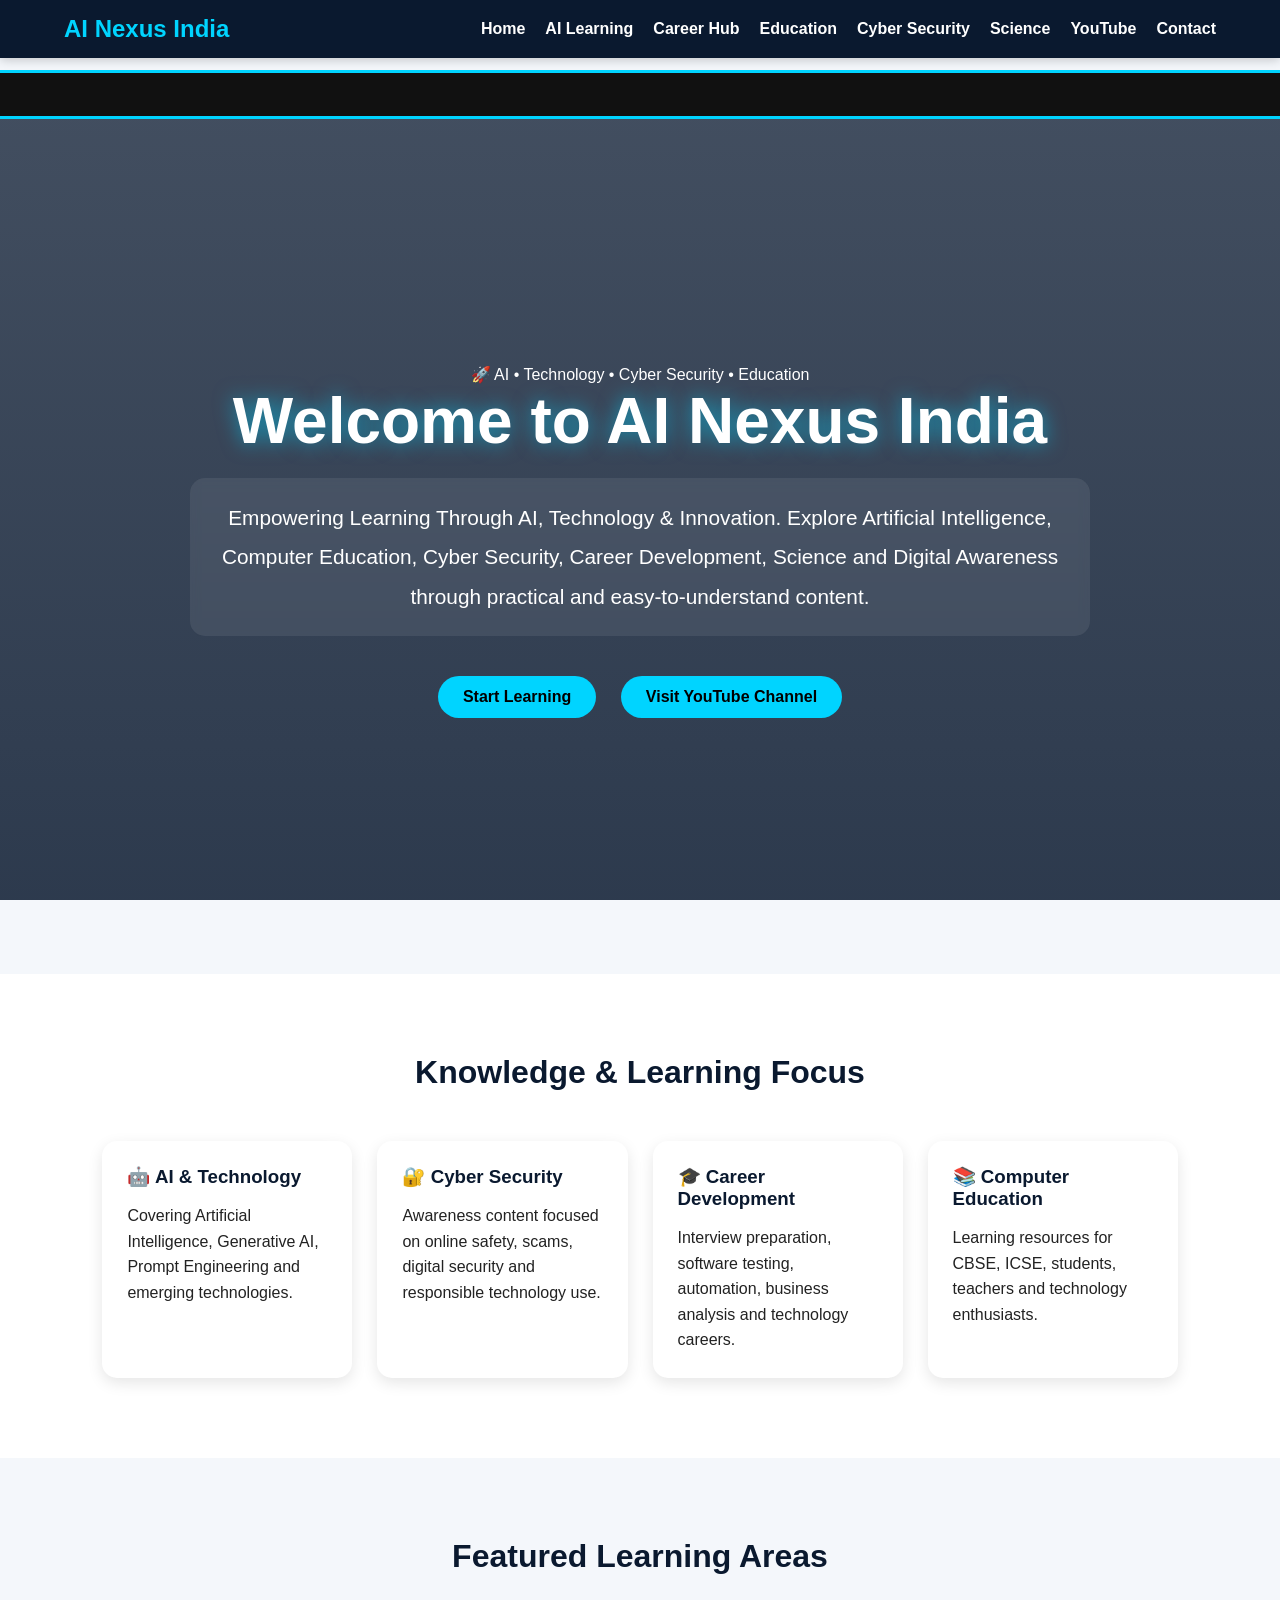
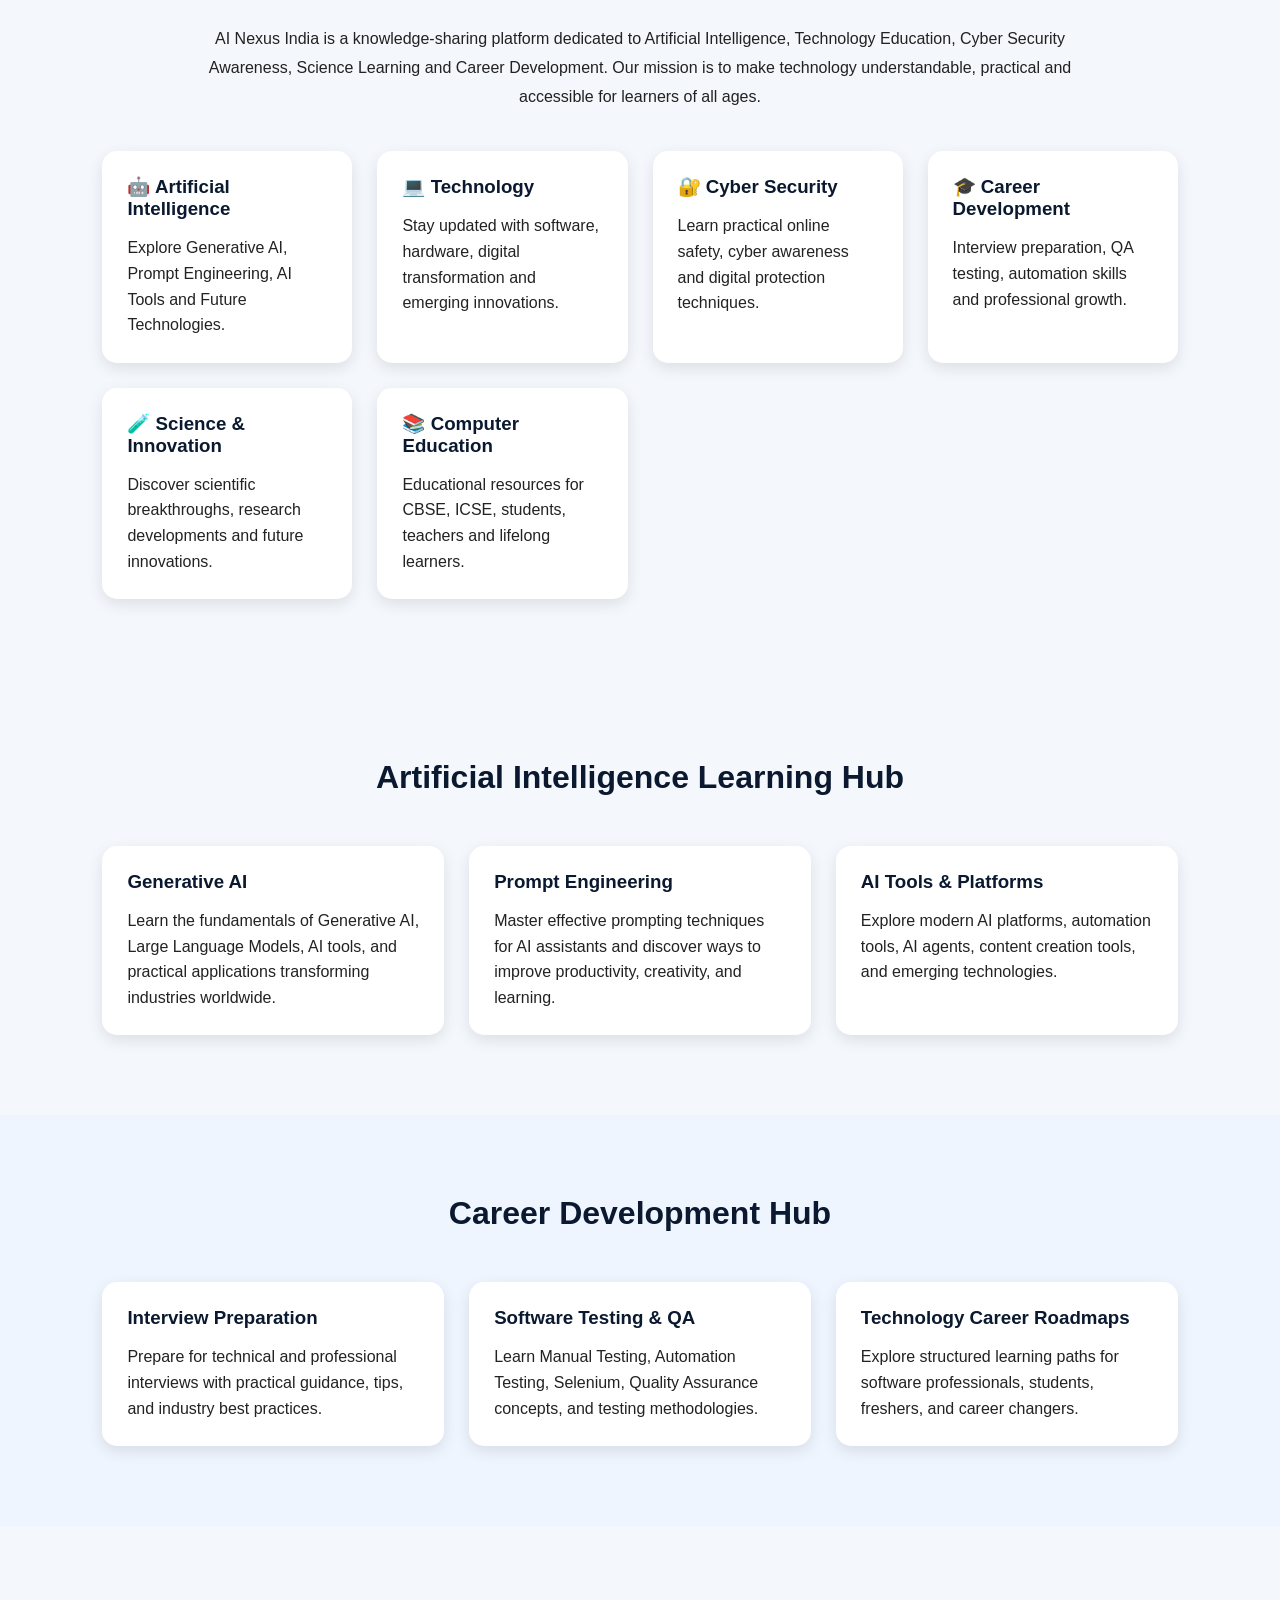
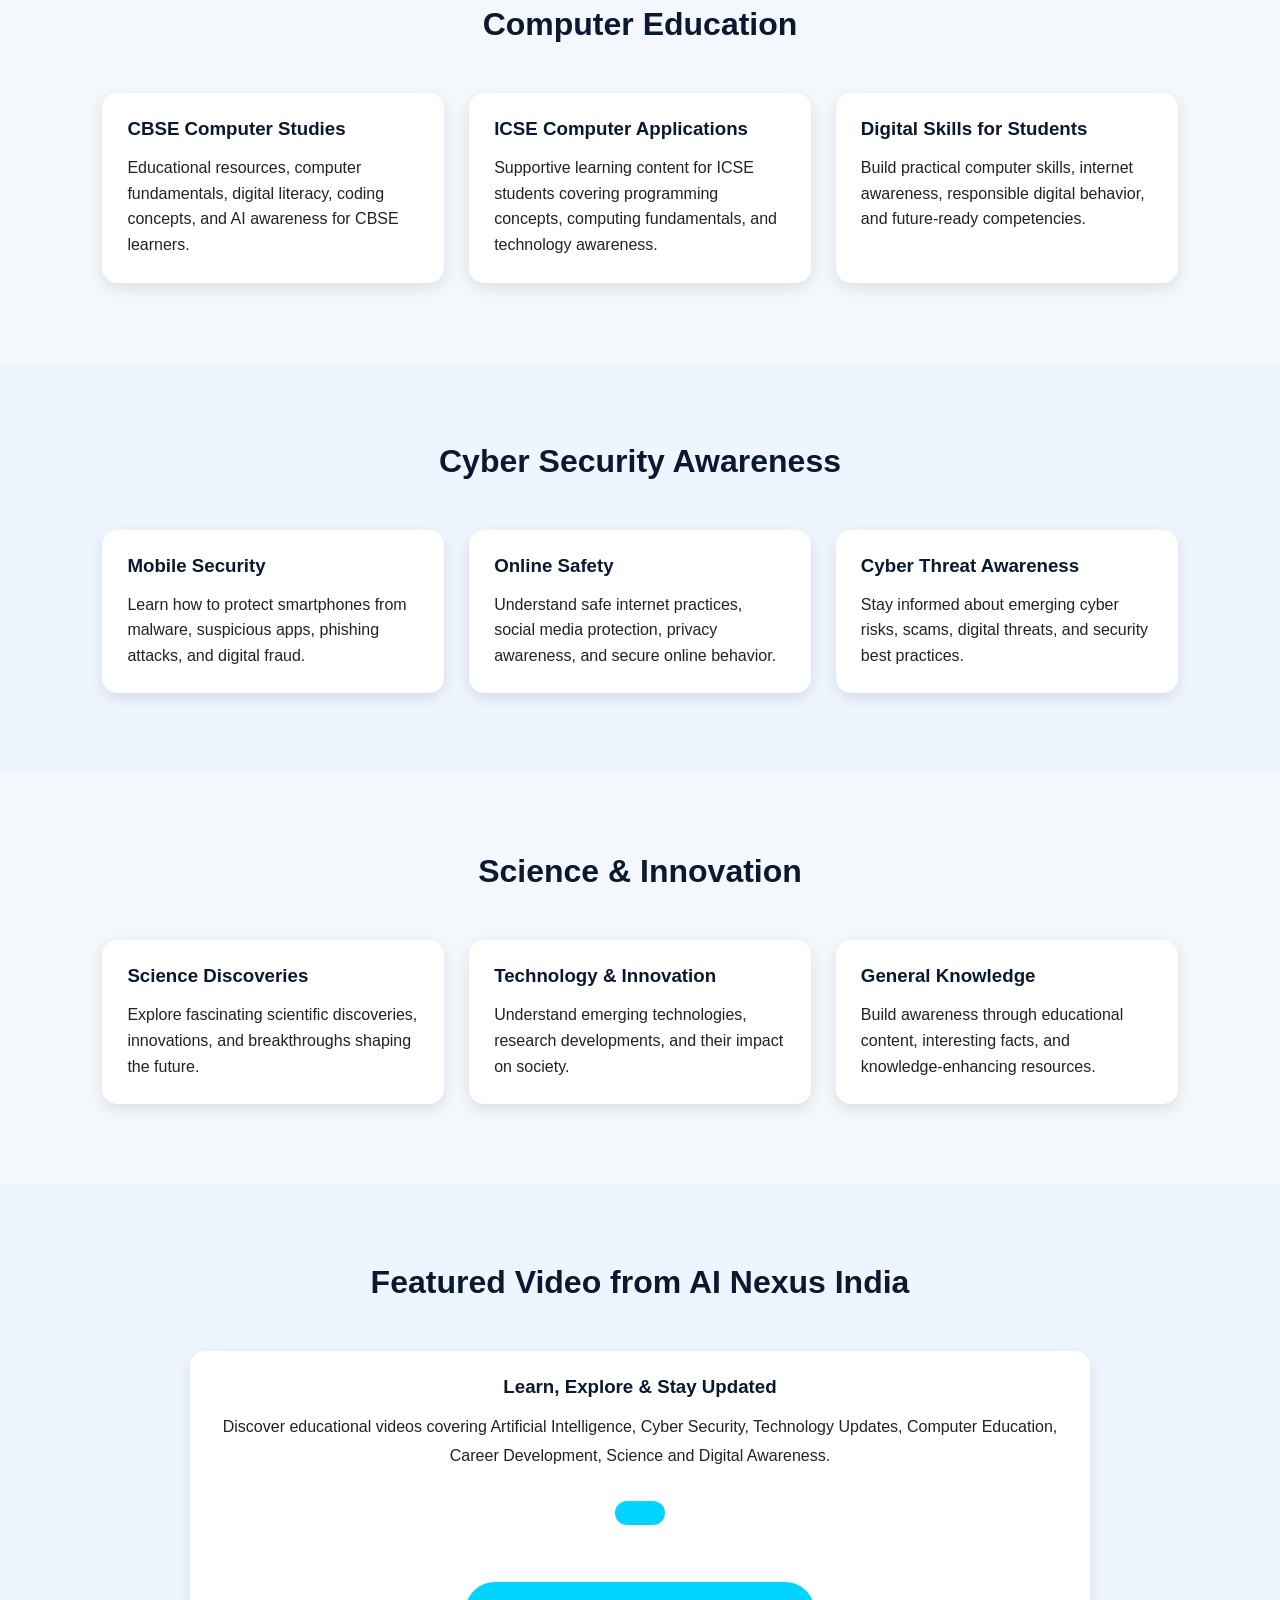
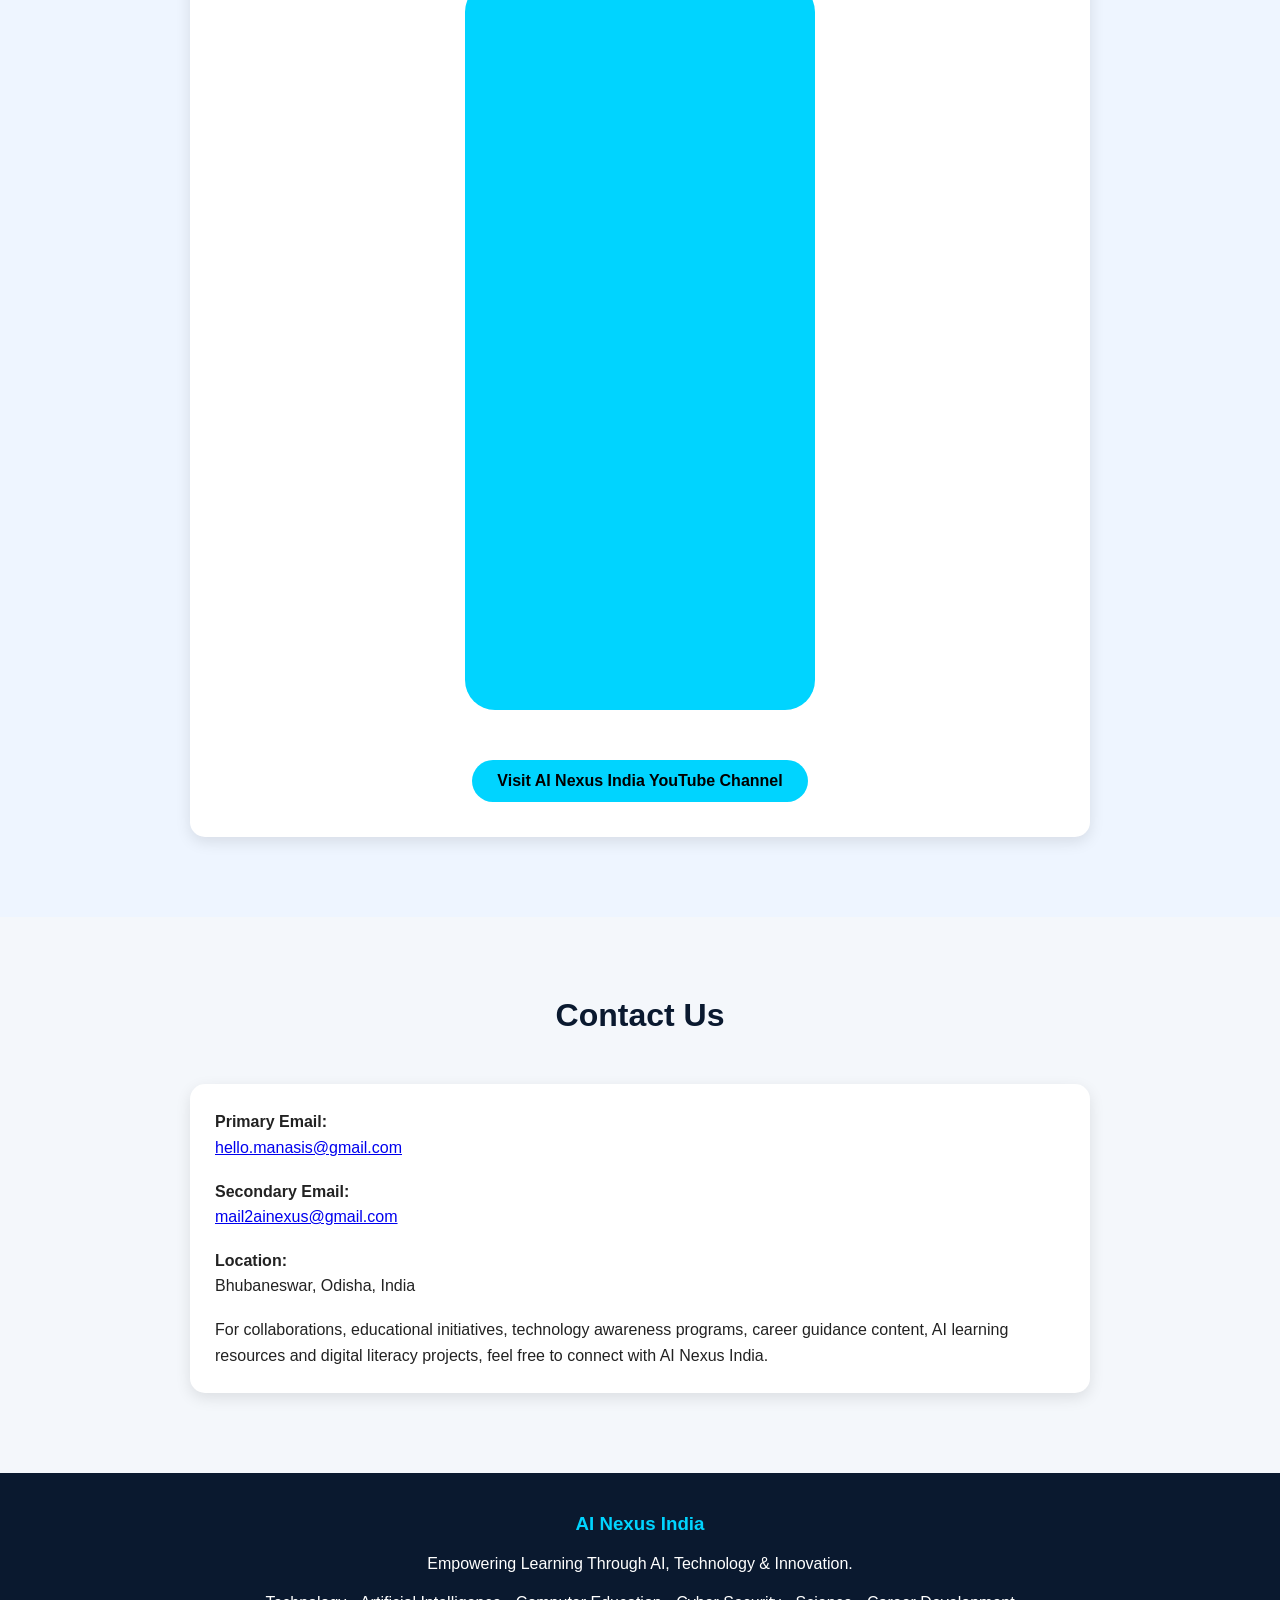
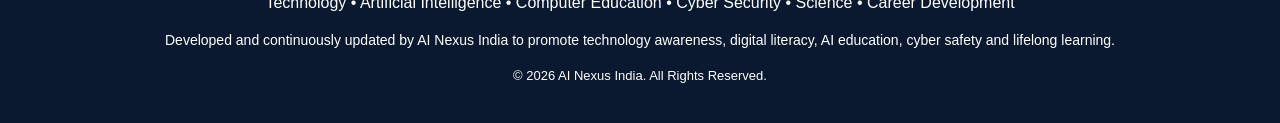
==== index.html @ 1638740d "Update index.html" ====
<!DOCTYPE html>
<html lang="en">
<head>
 <meta name="google-site-verification" content="vPa0_7bvlvVyQiDkyz-BJicGbuVnsJ7coK0LMzxPJMQ" />
<meta charset="UTF-8">
<meta name="viewport" content="width=device-width, initial-scale=1.0">

<title>AI Nexus India | AI, Technology, Cyber Security & Computer Education</title>

<meta name="description" content="AI Nexus India - Learn Artificial Intelligence, Technology, Cyber Security, Career Development, Computer Education, Science and Digital Awareness.">

<style>

*{
margin:0;
padding:0;
box-sizing:border-box;
scroll-behavior:smooth;
font-family:Arial, Helvetica, sans-serif;
}

body{
background:#f4f7fb;
color:#222;
}

nav{
position:fixed;
top:0;
width:100%;
background:#0A192F;
padding:15px 5%;
display:flex;
justify-content:space-between;
align-items:center;
z-index:1000;
box-shadow:0 2px 10px rgba(0,0,0,0.2);
}

.logo{
color:#00D4FF;
font-size:1.5rem;
font-weight:bold;
}

nav ul{
display:flex;
list-style:none;
gap:20px;
}

nav ul li a{
color:white;
text-decoration:none;
font-weight:bold;
transition:0.3s;
}

nav ul li a:hover{
color:#00D4FF;
}

.news-ticker{
margin-top:70px;
background:#111;
color:#fff;
overflow:hidden;
white-space:nowrap;
padding:12px 0;
font-weight:bold;
border-top:3px solid #00D4FF;
border-bottom:3px solid #00D4FF;
}

.ticker-content{
display:inline-block;
padding-left:100%;
animation:scrollNews 30s linear infinite;
}

@keyframes scrollNews{
0%{
transform:translateX(0%);
}
100%{
transform:translateX(-100%);
}
}

.hero{
height:95vh;
background:
linear-gradient(rgba(10,25,47,0.75), rgba(10,25,47,0.85)),
url('https://images.unsplash.com/photo-1516321318423-f06f85e504b3?auto=format&fit=crop&w=1600&q=80');
background-size:cover;
background-position:center;
background-attachment:fixed;
display:flex;
flex-direction:column;
justify-content:center;
align-items:center;
text-align:center;
color:white;
padding:20px;  
}

.hero h1{
font-size:4rem;
margin-bottom:20px;
font-weight:800;
text-shadow:0 0 20px rgba(0,212,255,0.6);
}

.hero p{
font-size:1.3rem;
max-width:900px;
line-height:1.9;
background:rgba(255,255,255,0.08);
padding:20px;
border-radius:15px;
backdrop-filter:blur(5px);
}

.hero-buttons{
margin-top:30px;
}

.btn{
display:inline-block;
padding:12px 25px;
margin:10px;
background:#00D4FF;
color:#000;
text-decoration:none;
border-radius:30px;
font-weight:bold;
transition:0.3s;
}

.btn:hover
.hero-badge{
background:#00D4FF;
color:#000;
padding:10px 20px;
border-radius:30px;
font-weight:bold;
margin-bottom:20px;
}

.section{
padding:80px 8%;
}

.section-title{
text-align:center;
font-size:2rem;
margin-bottom:50px;
color:#0A192F;
}

.cards{
display:grid;
grid-template-columns:repeat(auto-fit,minmax(250px,1fr));
gap:25px;
}

.card{
background:white;
padding:25px;
border-radius:15px;
box-shadow:0 5px 15px rgba(0,0,0,0.1);
transition:0.3s;
}

.card:hover{
transform:translateY(-8px);
}

.card h3{
color:#0A192F;
margin-bottom:15px;
}

.card p{
line-height:1.6;
}

@media(max-width:768px){

nav{
flex-direction:column;
}

nav ul{
flex-wrap:wrap;
justify-content:center;
margin-top:10px;
}

.hero h1{
font-size:2rem;
}

.hero p{
font-size:1rem;
}
}

</style>
</head>

<body>

<nav>

<div class="logo">
AI Nexus India
</div>

<ul>
<li><a href="#home">Home</a></li>
<li><a href="#ai">AI Learning</a></li>
<li><a href="#career">Career Hub</a></li>
<li><a href="#education">Education</a></li>
<li><a href="#cyber">Cyber Security</a></li>
<li><a href="#science">Science</a></li>
<li><a href="#youtube">YouTube</a></li>
<li><a href="#contact">Contact</a></li>
</ul>

</nav>

<div class="news-ticker">

<div class="ticker-content">

🔴 AI Updates • Generative AI Trends • Prompt Engineering • CBSE Computer Learning • ICSE Technology Education • Cyber Security Alerts • Online Safety Awareness • Automation Testing • Science Innovations • Digital Literacy • Responsible AI Usage • Technology Career Growth

</div>

</div>

<section class="hero" id="home">
<div class="hero-badge">
🚀 AI • Technology • Cyber Security • Education
</div>
<h1>Welcome to AI Nexus India</h1>

<p>
Empowering Learning Through AI, Technology & Innovation.
Explore Artificial Intelligence, Computer Education, Cyber Security, Career Development, Science and Digital Awareness through practical and easy-to-understand content.
</p>

<div class="hero-buttons">

<a href="#ai" class="btn">Start Learning</a>

<a href="https://www.youtube.com/@AINEXUSINDIA" target="_blank" class="btn">
Visit YouTube Channel
</a>

</div>

</section>
  <section class="section" style="background:#ffffff;">

<h2 class="section-title">Knowledge & Learning Focus</h2>

<div class="cards">

<div class="card">
<h3>🤖 AI & Technology</h3>
<p>
Covering Artificial Intelligence, Generative AI, Prompt Engineering and emerging technologies.
</p>
</div>

<div class="card">
<h3>🔐 Cyber Security</h3>
<p>
Awareness content focused on online safety, scams, digital security and responsible technology use.
</p>
</div>

<div class="card">
<h3>🎓 Career Development</h3>
<p>
Interview preparation, software testing, automation, business analysis and technology careers.
</p>
</div>

<div class="card">
<h3>📚 Computer Education</h3>
<p>
Learning resources for CBSE, ICSE, students, teachers and technology enthusiasts.
</p>
</div>

</div>

</section>
  <section class="section">

<h2 class="section-title">Featured Learning Areas</h2>
<p style="text-align:center;max-width:900px;margin:0 auto 40px auto;line-height:1.8;">
AI Nexus India is a knowledge-sharing platform dedicated to Artificial Intelligence,
Technology Education, Cyber Security Awareness, Science Learning and Career Development.
Our mission is to make technology understandable, practical and accessible for learners of all ages.
</p>
<div class="cards">

<div class="card">
<h3>🤖 Artificial Intelligence</h3>
<p>
Explore Generative AI, Prompt Engineering, AI Tools and Future Technologies.
</p>
</div>

<div class="card">
<h3>💻 Technology</h3>
<p>
Stay updated with software, hardware, digital transformation and emerging innovations.
</p>
</div>

<div class="card">
<h3>🔐 Cyber Security</h3>
<p>
Learn practical online safety, cyber awareness and digital protection techniques.
</p>
</div>

<div class="card">
<h3>🎓 Career Development</h3>
<p>
Interview preparation, QA testing, automation skills and professional growth.
</p>
</div>

<div class="card">
<h3>🧪 Science & Innovation</h3>
<p>
Discover scientific breakthroughs, research developments and future innovations.
</p>
</div>

<div class="card">
<h3>📚 Computer Education</h3>
<p>
Educational resources for CBSE, ICSE, students, teachers and lifelong learners.
</p>
</div>

</div>

</section>
<section class="section" id="ai">

<h2 class="section-title">Artificial Intelligence Learning Hub</h2>

<div class="cards">

<div class="card">
<h3>Generative AI</h3>
<p>
Learn the fundamentals of Generative AI, Large Language Models, AI tools, and practical applications transforming industries worldwide.
</p>
</div>

<div class="card">
<h3>Prompt Engineering</h3>
<p>
Master effective prompting techniques for AI assistants and discover ways to improve productivity, creativity, and learning.
</p>
</div>

<div class="card">
<h3>AI Tools & Platforms</h3>
<p>
Explore modern AI platforms, automation tools, AI agents, content creation tools, and emerging technologies.
</p>
</div>

</div>

</section>

<section class="section" id="career" style="background:#eef5ff;">

<h2 class="section-title">Career Development Hub</h2>

<div class="cards">

<div class="card">
<h3>Interview Preparation</h3>
<p>
Prepare for technical and professional interviews with practical guidance, tips, and industry best practices.
</p>
</div>

<div class="card">
<h3>Software Testing & QA</h3>
<p>
Learn Manual Testing, Automation Testing, Selenium, Quality Assurance concepts, and testing methodologies.
</p>
</div>

<div class="card">
<h3>Technology Career Roadmaps</h3>
<p>
Explore structured learning paths for software professionals, students, freshers, and career changers.
</p>
</div>

</div>

</section>

<section class="section" id="education">

<h2 class="section-title">Computer Education</h2>

<div class="cards">

<div class="card">
<h3>CBSE Computer Studies</h3>
<p>
Educational resources, computer fundamentals, digital literacy, coding concepts, and AI awareness for CBSE learners.
</p>
</div>

<div class="card">
<h3>ICSE Computer Applications</h3>
<p>
Supportive learning content for ICSE students covering programming concepts, computing fundamentals, and technology awareness.
</p>
</div>

<div class="card">
<h3>Digital Skills for Students</h3>
<p>
Build practical computer skills, internet awareness, responsible digital behavior, and future-ready competencies.
</p>
</div>

</div>

</section>

<section class="section" id="cyber" style="background:#eef5ff;">

<h2 class="section-title">Cyber Security Awareness</h2>

<div class="cards">

<div class="card">
<h3>Mobile Security</h3>
<p>
Learn how to protect smartphones from malware, suspicious apps, phishing attacks, and digital fraud.
</p>
</div>

<div class="card">
<h3>Online Safety</h3>
<p>
Understand safe internet practices, social media protection, privacy awareness, and secure online behavior.
</p>
</div>

<div class="card">
<h3>Cyber Threat Awareness</h3>
<p>
Stay informed about emerging cyber risks, scams, digital threats, and security best practices.
</p>
</div>

</div>

</section>

<section class="section" id="science">

<h2 class="section-title">Science & Innovation</h2>

<div class="cards">

<div class="card">
<h3>Science Discoveries</h3>
<p>
Explore fascinating scientific discoveries, innovations, and breakthroughs shaping the future.
</p>
</div>

<div class="card">
<h3>Technology & Innovation</h3>
<p>
Understand emerging technologies, research developments, and their impact on society.
</p>
</div>

<div class="card">
<h3>General Knowledge</h3>
<p>
Build awareness through educational content, interesting facts, and knowledge-enhancing resources.
</p>
</div>

</div>

</section>
<section class="section" id="youtube" style="background:#eef5ff;">

<h2 class="section-title">Featured Video from AI Nexus India</h2>

<div class="card" style="max-width:900px;margin:auto;text-align:center;">

<h3>Learn, Explore & Stay Updated</h3>

<p style="margin-top:15px;line-height:1.8;">
Discover educational videos covering Artificial Intelligence, Cyber Security, Technology Updates,
Computer Education, Career Development, Science and Digital Awareness.
</p>

<p style="margin-top:20px;">
<a href="https://www.youtube.com/@AINEXUSINDIA" target="_blank" class="btn">
  <div style="margin:30px auto;max-width:400px;">

<iframe
width="100%"
height="700"
src="https://www.youtube.com/embed/mb7cuQNJI1w"
title="AI Nexus India Featured Short"
frameborder="0"
allowfullscreen>
</iframe>

</div>
Visit AI Nexus India YouTube Channel
</a>
</p>

</div>

</section>

<section class="section" id="contact">

<h2 class="section-title">Contact Us</h2>

<div class="card" style="max-width:900px;margin:auto;">

<p><strong>Primary Email:</strong><br>
<a href="mailto:hello.manasis@gmail.com">hello.manasis@gmail.com</a></p>

<br>

<p><strong>Secondary Email:</strong><br>
<a href="mailto:mail2ainexus@gmail.com">mail2ainexus@gmail.com</a></p>

<br>

<p><strong>Location:</strong><br>
Bhubaneswar, Odisha, India</p>

<br>

<p>
For collaborations, educational initiatives, technology awareness programs,
career guidance content, AI learning resources and digital literacy projects,
feel free to connect with AI Nexus India.
</p>

</div>

</section>

<footer style="background:#0A192F;color:white;padding:40px 8%;text-align:center;">

<h3 style="color:#00D4FF;">AI Nexus India</h3>

<p style="margin-top:15px;line-height:1.8;">
Empowering Learning Through AI, Technology & Innovation.
</p>

<p style="margin-top:15px;">
Technology • Artificial Intelligence • Computer Education • Cyber Security • Science • Career Development
</p>

<p style="margin-top:20px;font-size:14px;">
Developed and continuously updated by AI Nexus India to promote technology awareness,
digital literacy, AI education, cyber safety and lifelong learning.
</p>

<p style="margin-top:20px;font-size:13px;">
© 2026 AI Nexus India. All Rights Reserved.
</p>

</footer>

</body>
</html>
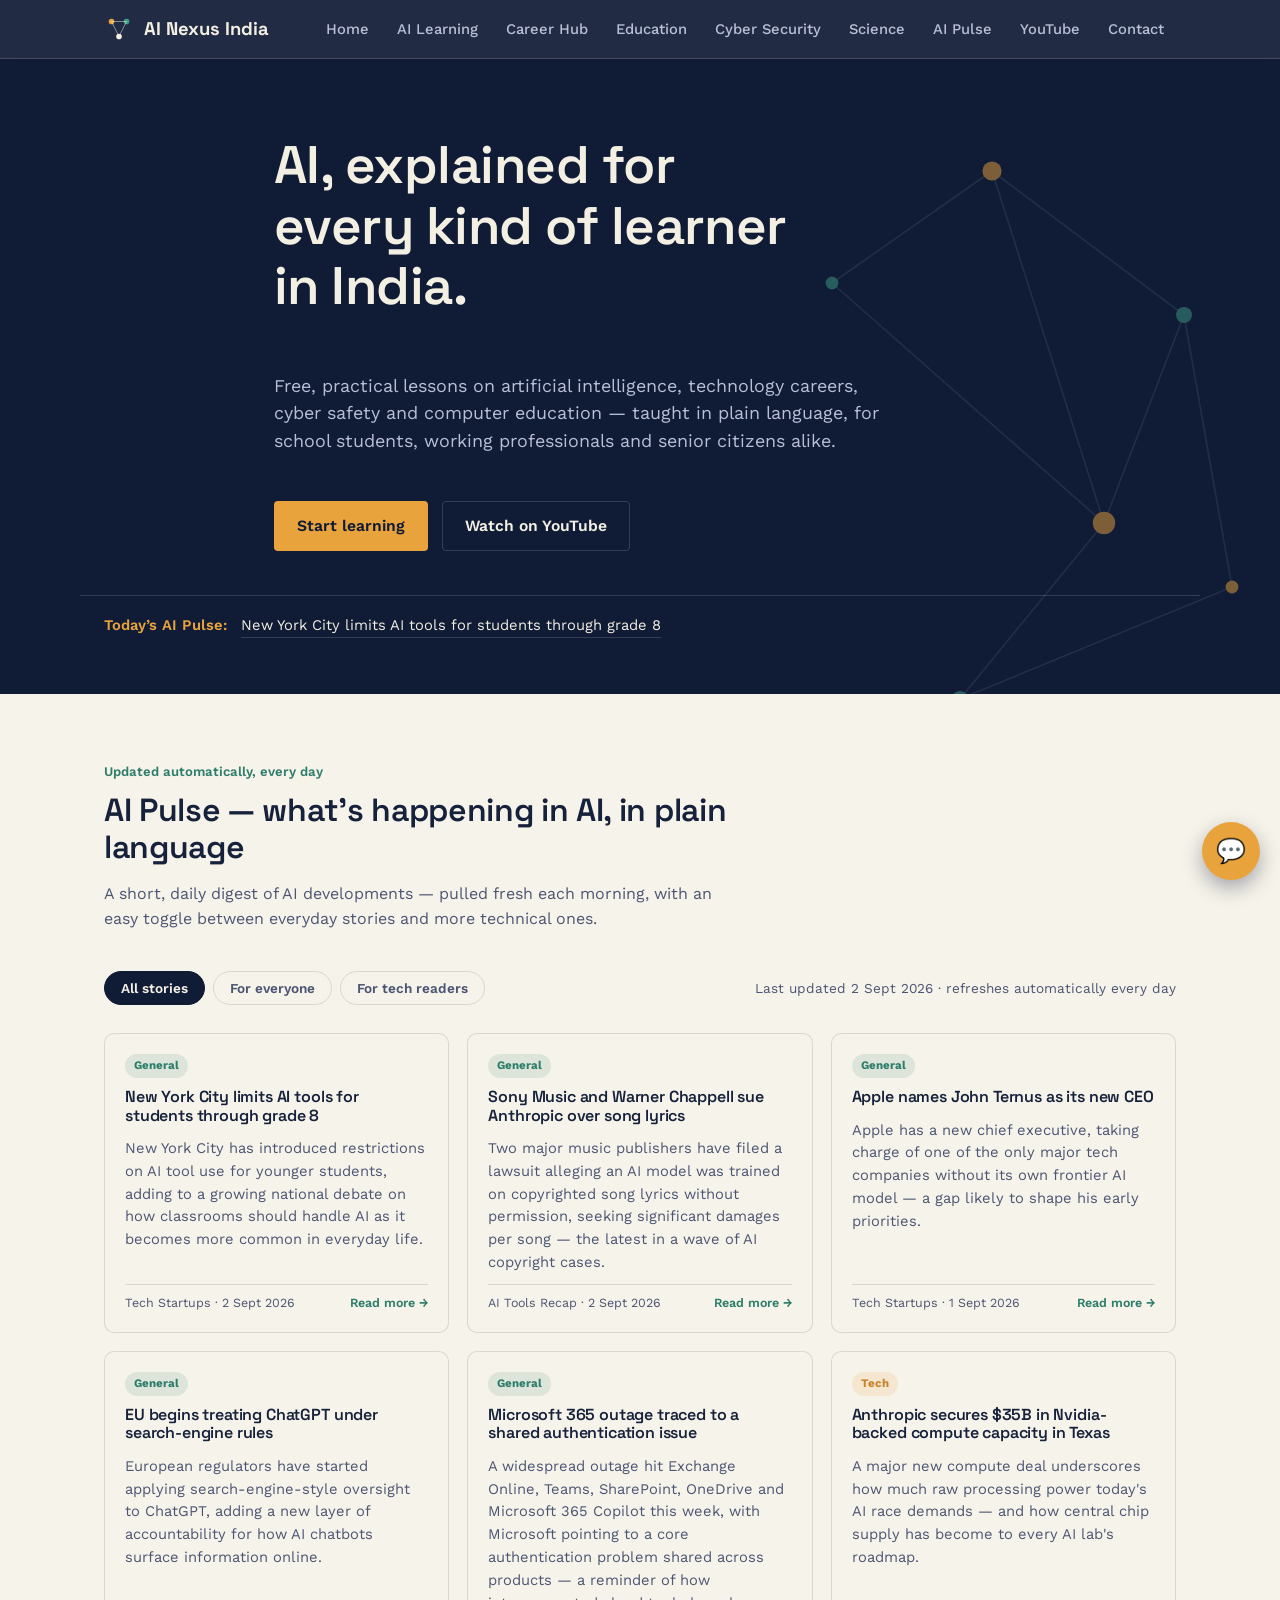
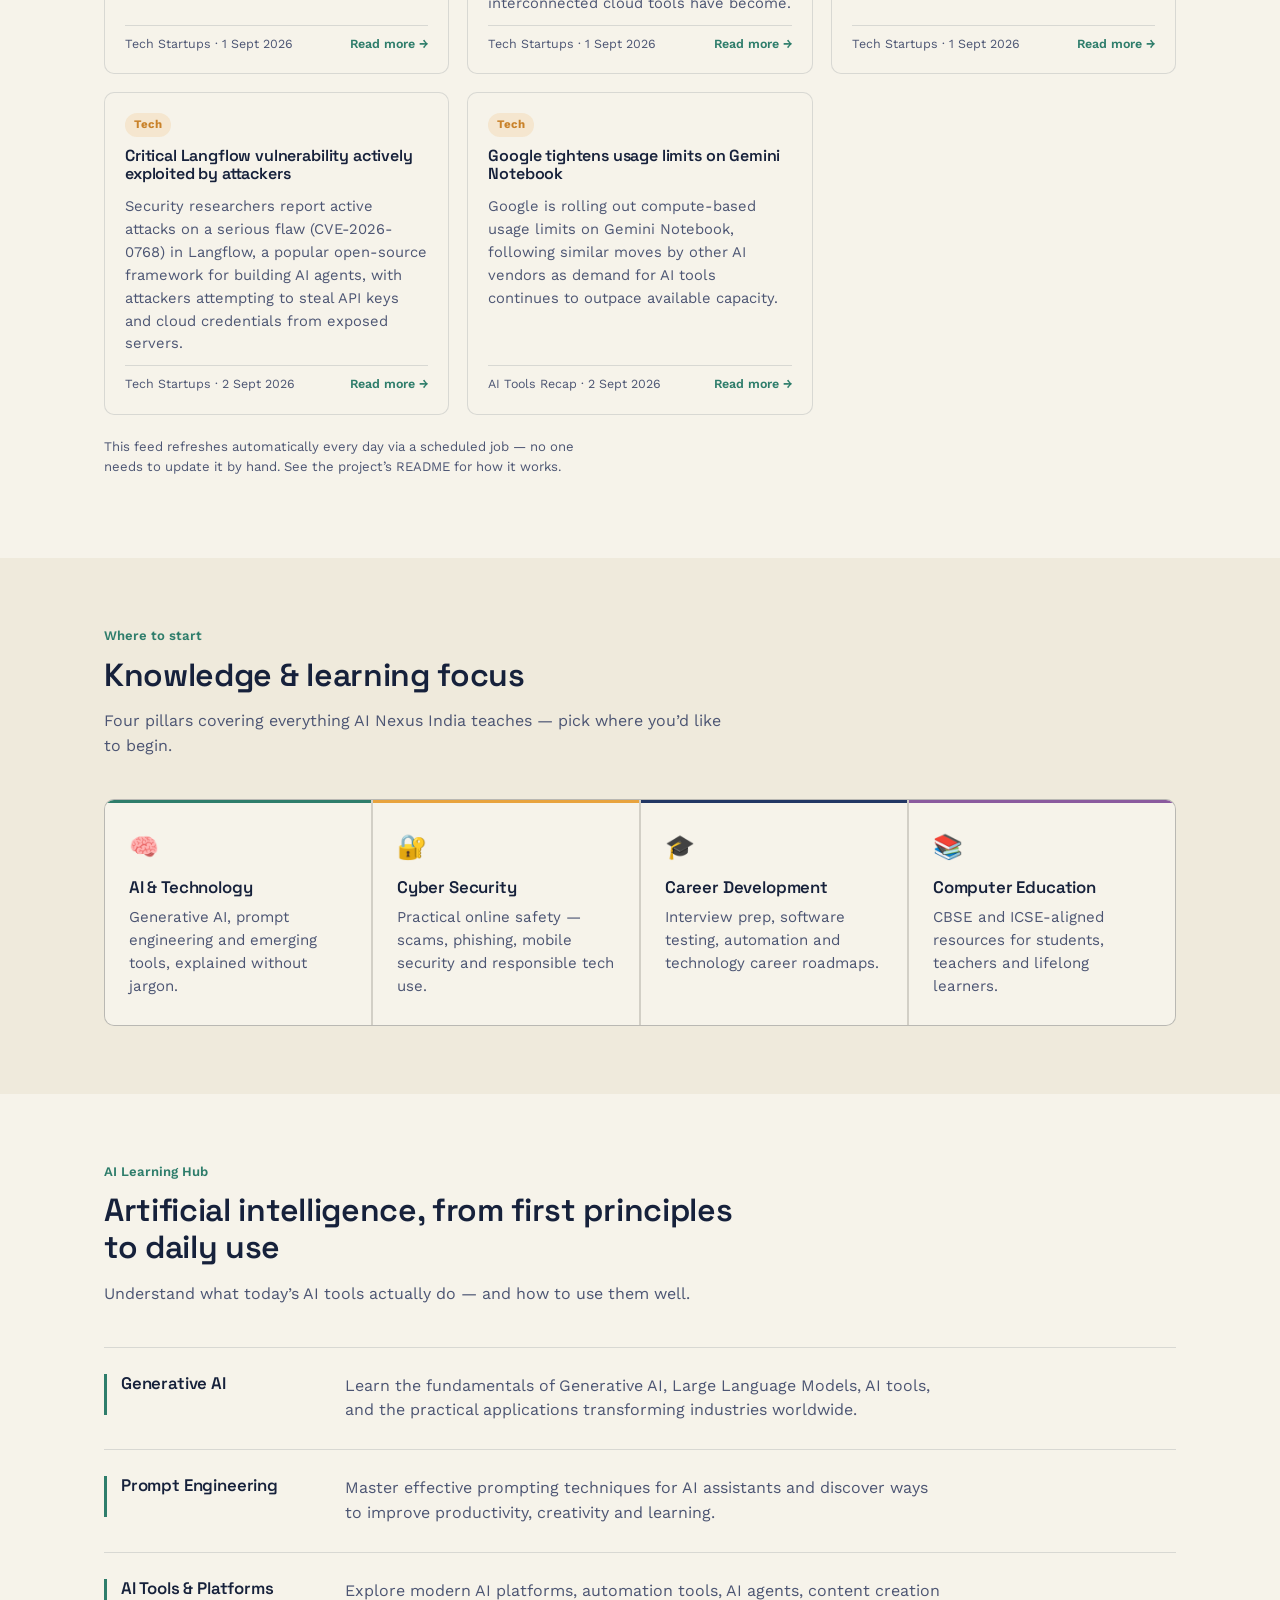
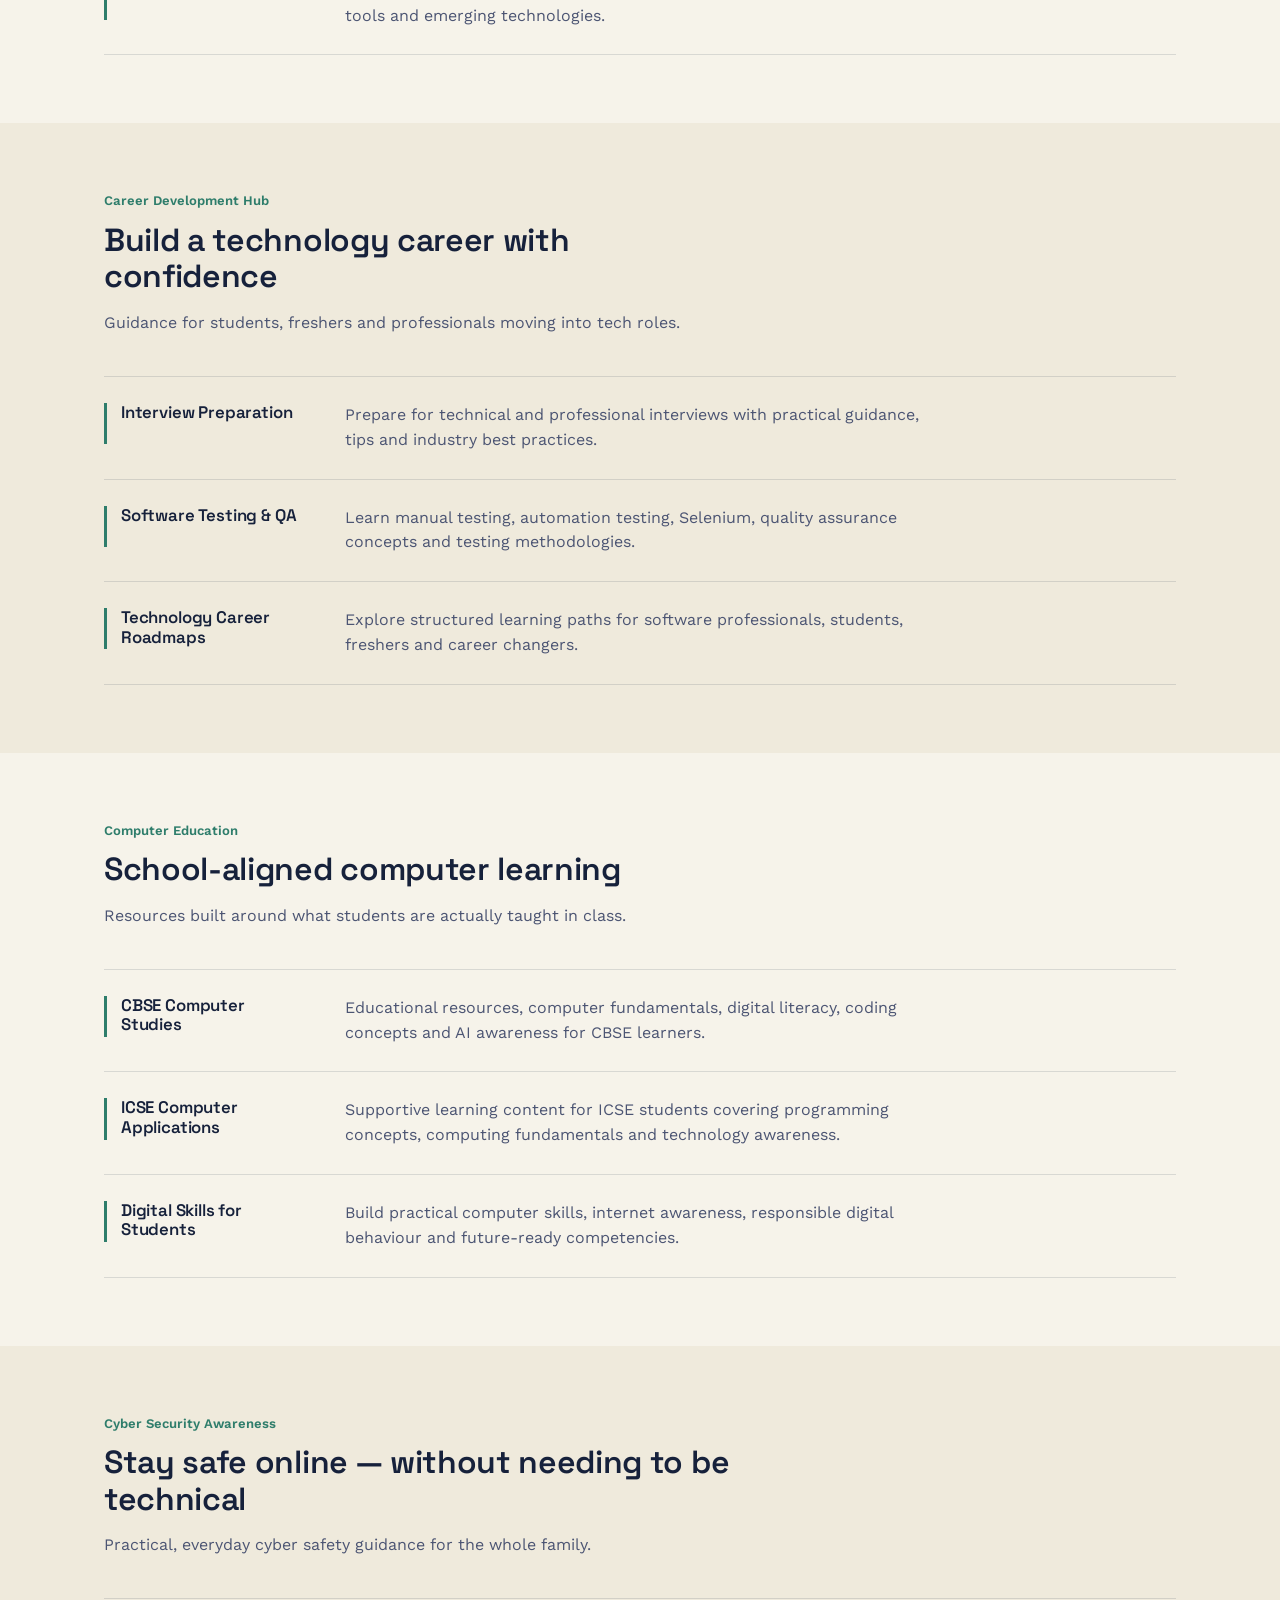
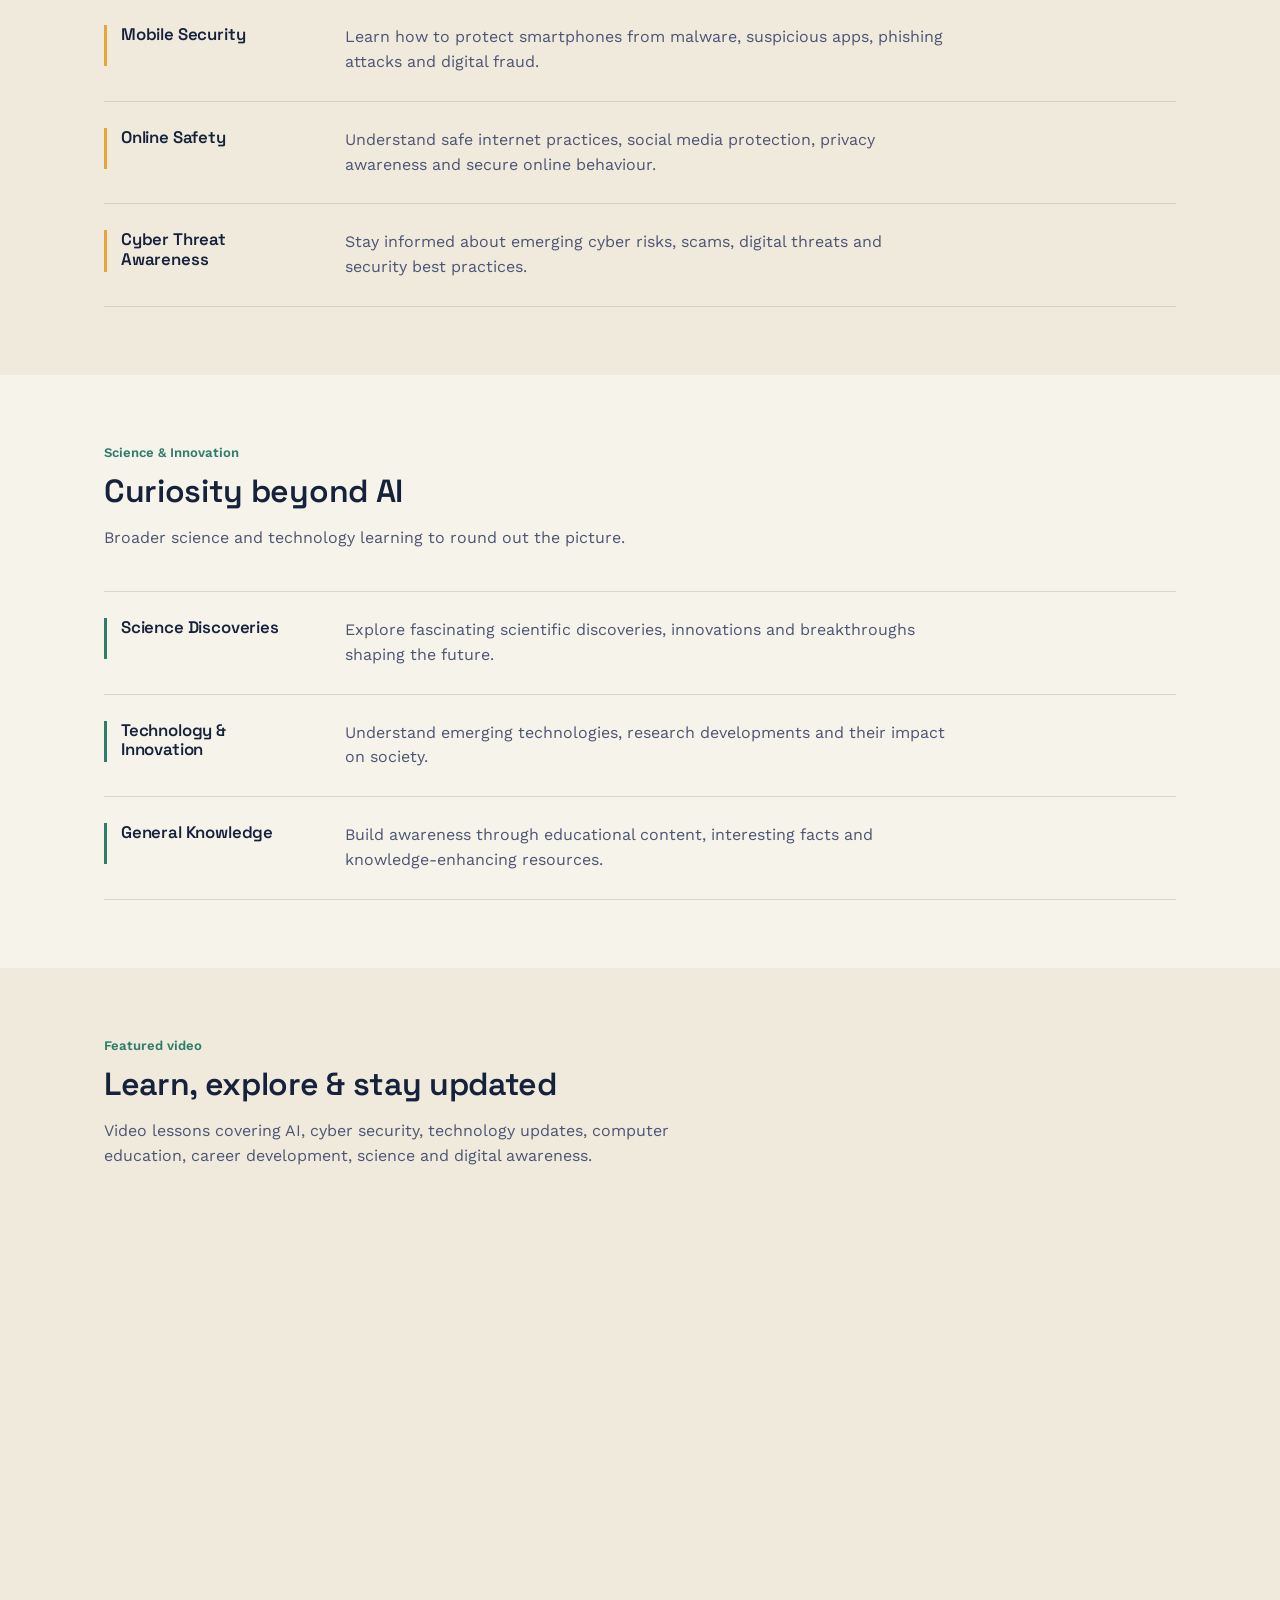
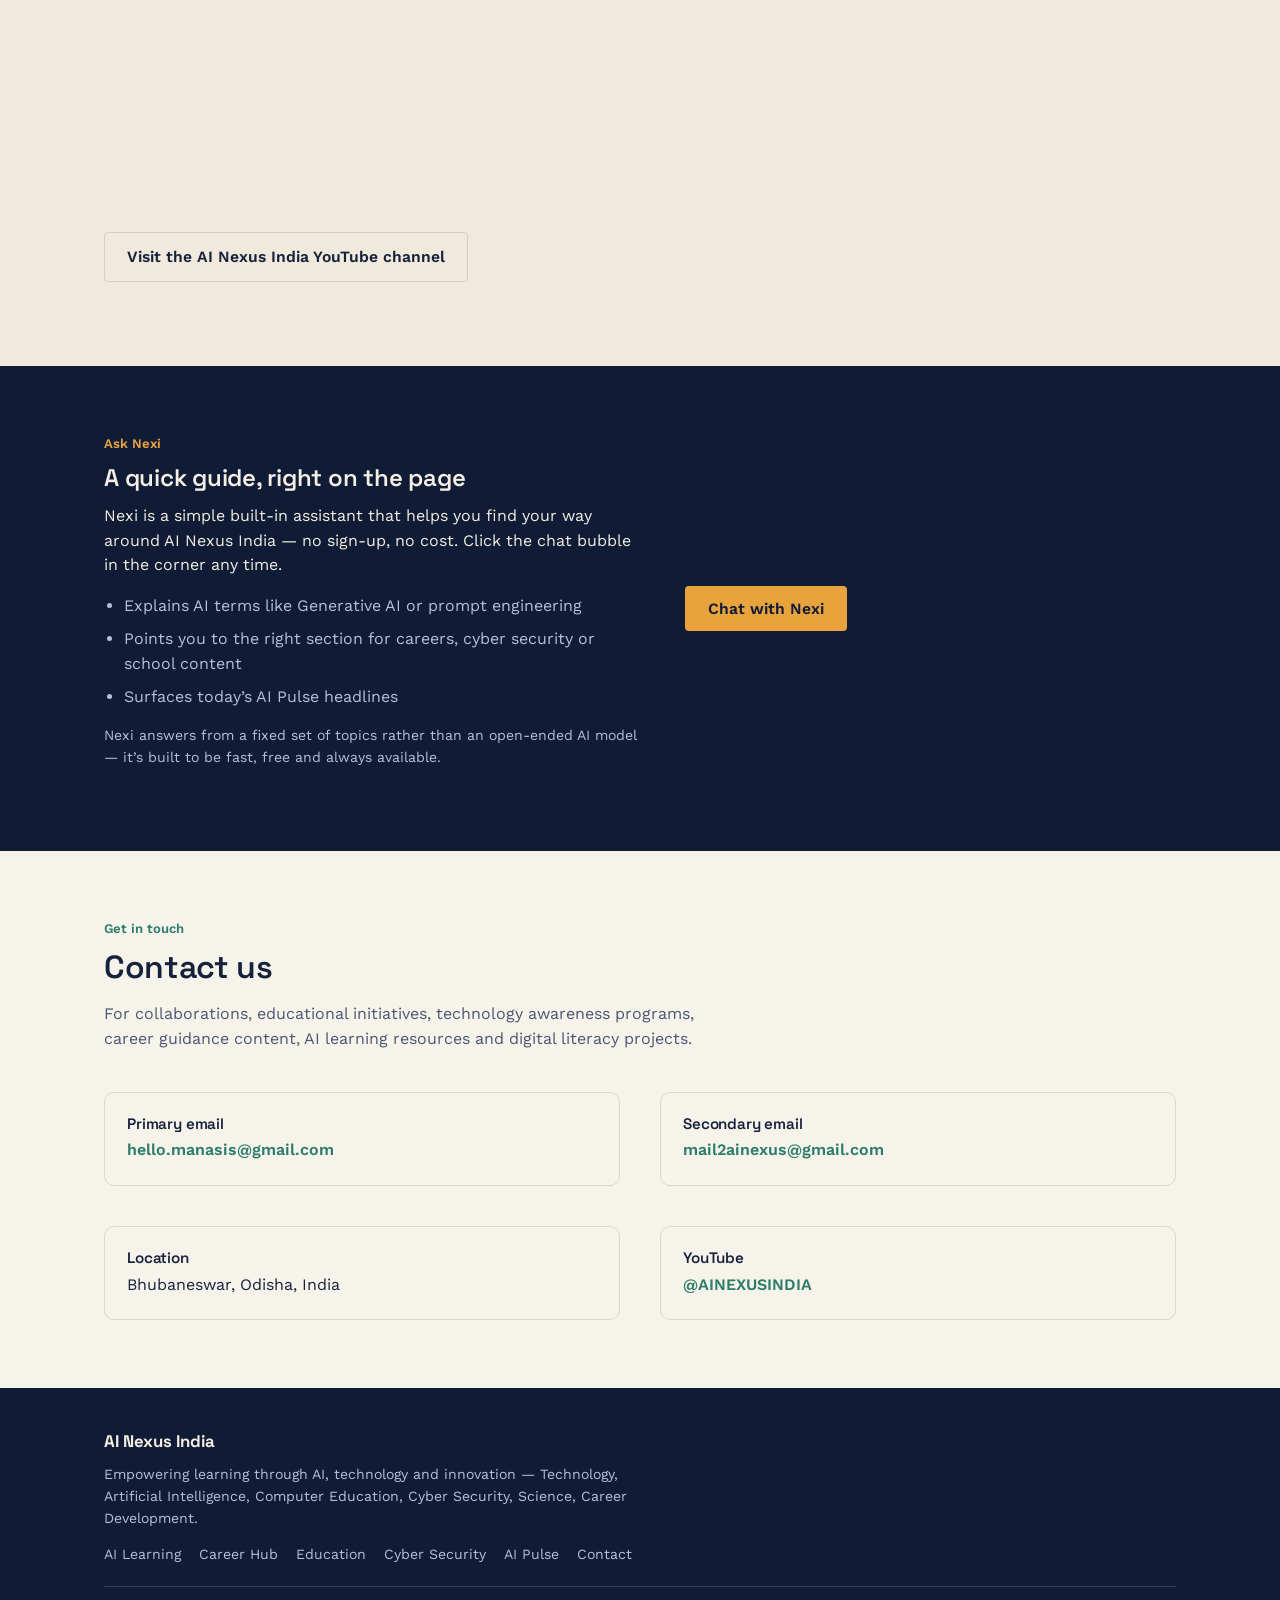
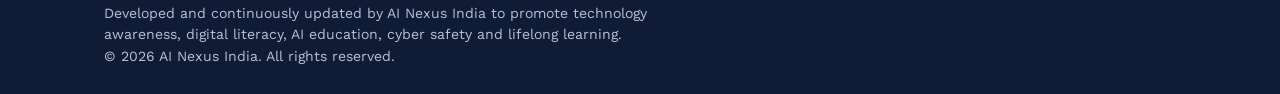
==== commit bcfc2b83: "Add files via upload" ====
--- a/index.html
+++ b/index.html
@@ -1,601 +1,357 @@
 <!DOCTYPE html>
 <html lang="en">
 <head>
- <meta name="google-site-verification" content="vPa0_7bvlvVyQiDkyz-BJicGbuVnsJ7coK0LMzxPJMQ" />
 <meta charset="UTF-8">
 <meta name="viewport" content="width=device-width, initial-scale=1.0">
-
 <title>AI Nexus India | AI, Technology, Cyber Security & Computer Education</title>
-
 <meta name="description" content="AI Nexus India - Learn Artificial Intelligence, Technology, Cyber Security, Career Development, Computer Education, Science and Digital Awareness.">
-
-<style>
-
-*{
-margin:0;
-padding:0;
-box-sizing:border-box;
-scroll-behavior:smooth;
-font-family:Arial, Helvetica, sans-serif;
-}
-
-body{
-background:#f4f7fb;
-color:#222;
-}
-
-nav{
-position:fixed;
-top:0;
-width:100%;
-background:#0A192F;
-padding:15px 5%;
-display:flex;
-justify-content:space-between;
-align-items:center;
-z-index:1000;
-box-shadow:0 2px 10px rgba(0,0,0,0.2);
-}
-
-.logo{
-color:#00D4FF;
-font-size:1.5rem;
-font-weight:bold;
-}
-
-nav ul{
-display:flex;
-list-style:none;
-gap:20px;
-}
-
-nav ul li a{
-color:white;
-text-decoration:none;
-font-weight:bold;
-transition:0.3s;
-}
-
-nav ul li a:hover{
-color:#00D4FF;
-}
-
-.news-ticker{
-margin-top:70px;
-background:#111;
-color:#fff;
-overflow:hidden;
-white-space:nowrap;
-padding:12px 0;
-font-weight:bold;
-border-top:3px solid #00D4FF;
-border-bottom:3px solid #00D4FF;
-}
-
-.ticker-content{
-display:inline-block;
-padding-left:100%;
-animation:scrollNews 30s linear infinite;
-}
-
-@keyframes scrollNews{
-0%{
-transform:translateX(0%);
-}
-100%{
-transform:translateX(-100%);
-}
-}
-
-.hero{
-height:95vh;
-background:
-linear-gradient(rgba(10,25,47,0.75), rgba(10,25,47,0.85)),
-url('https://images.unsplash.com/photo-1516321318423-f06f85e504b3?auto=format&fit=crop&w=1600&q=80');
-background-size:cover;
-background-position:center;
-background-attachment:fixed;
-display:flex;
-flex-direction:column;
-justify-content:center;
-align-items:center;
-text-align:center;
-color:white;
-padding:20px;  
-}
-
-.hero h1{
-font-size:4rem;
-margin-bottom:20px;
-font-weight:800;
-text-shadow:0 0 20px rgba(0,212,255,0.6);
-}
-
-.hero p{
-font-size:1.3rem;
-max-width:900px;
-line-height:1.9;
-background:rgba(255,255,255,0.08);
-padding:20px;
-border-radius:15px;
-backdrop-filter:blur(5px);
-}
-
-.hero-buttons{
-margin-top:30px;
-}
-
-.btn{
-display:inline-block;
-padding:12px 25px;
-margin:10px;
-background:#00D4FF;
-color:#000;
-text-decoration:none;
-border-radius:30px;
-font-weight:bold;
-transition:0.3s;
-}
-
-.btn:hover
-.hero-badge{
-background:#00D4FF;
-color:#000;
-padding:10px 20px;
-border-radius:30px;
-font-weight:bold;
-margin-bottom:20px;
-}
-
-.section{
-padding:80px 8%;
-}
-
-.section-title{
-text-align:center;
-font-size:2rem;
-margin-bottom:50px;
-color:#0A192F;
-}
-
-.cards{
-display:grid;
-grid-template-columns:repeat(auto-fit,minmax(250px,1fr));
-gap:25px;
-}
-
-.card{
-background:white;
-padding:25px;
-border-radius:15px;
-box-shadow:0 5px 15px rgba(0,0,0,0.1);
-transition:0.3s;
-}
-
-.card:hover{
-transform:translateY(-8px);
-}
-
-.card h3{
-color:#0A192F;
-margin-bottom:15px;
-}
-
-.card p{
-line-height:1.6;
-}
-
-@media(max-width:768px){
-
-nav{
-flex-direction:column;
-}
-
-nav ul{
-flex-wrap:wrap;
-justify-content:center;
-margin-top:10px;
-}
-
-.hero h1{
-font-size:2rem;
-}
-
-.hero p{
-font-size:1rem;
-}
-}
-
-</style>
+<meta name="google-site-verification" content="vPa0_7bvlvVyQiDkyz-BJicGbuVnsJ7coK0LMzxPJMQ">
+
+<meta property="og:title" content="AI Nexus India | AI, Technology, Cyber Security & Computer Education">
+<meta property="og:description" content="Free, practical lessons on AI, technology careers, cyber safety and computer education — for school students, professionals and lifelong learners across India.">
+<meta property="og:type" content="website">
+<meta name="theme-color" content="#101B36">
+
+<link rel="preconnect" href="https://fonts.googleapis.com">
+<link rel="preconnect" href="https://fonts.gstatic.com" crossorigin>
+<link href="https://fonts.googleapis.com/css2?family=Space+Grotesk:wght@500;600;700&family=Work+Sans:wght@400;500;600&display=swap" rel="stylesheet">
+<link rel="stylesheet" href="assets/css/style.css">
 </head>
-
 <body>
 
-<nav>
-
-<div class="logo">
-AI Nexus India
+<header class="site-header">
+  <nav class="nav container" aria-label="Primary">
+    <a href="#home" class="brand">
+      <svg class="brand-mark" viewBox="0 0 32 32" aria-hidden="true">
+        <circle cx="8" cy="8" r="3" fill="#E8A33D"/>
+        <circle cx="24" cy="8" r="3" fill="#3E9C86"/>
+        <circle cx="16" cy="24" r="3" fill="#F3EFE3"/>
+        <line x1="8" y1="8" x2="24" y2="8" stroke="#F3EFE3" stroke-opacity="0.5"/>
+        <line x1="8" y1="8" x2="16" y2="24" stroke="#F3EFE3" stroke-opacity="0.5"/>
+        <line x1="24" y1="8" x2="16" y2="24" stroke="#F3EFE3" stroke-opacity="0.5"/>
+      </svg>
+      AI Nexus India
+    </a>
+    <button class="nav-toggle" aria-label="Toggle menu" aria-expanded="false">&#9776;</button>
+    <ul class="nav-links">
+      <li><a href="#home">Home</a></li>
+      <li><a href="#ai">AI Learning</a></li>
+      <li><a href="#career">Career Hub</a></li>
+      <li><a href="#education">Education</a></li>
+      <li><a href="#cyber">Cyber Security</a></li>
+      <li><a href="#science">Science</a></li>
+      <li><a href="#pulse">AI Pulse</a></li>
+      <li><a href="#youtube">YouTube</a></li>
+      <li><a href="#contact">Contact</a></li>
+    </ul>
+  </nav>
+</header>
+
+<main>
+
+<section class="hero" id="home">
+  <svg class="hero-nodes" viewBox="0 0 800 500" preserveAspectRatio="xMidYMid slice" aria-hidden="true">
+    <line class="edge" x1="620" y1="70" x2="740" y2="160"/>
+    <line class="edge" x1="740" y1="160" x2="690" y2="290"/>
+    <line class="edge" x1="620" y1="70" x2="690" y2="290"/>
+    <line class="edge" x1="690" y1="290" x2="600" y2="400"/>
+    <line class="edge" x1="740" y1="160" x2="770" y2="330"/>
+    <line class="edge" x1="600" y1="400" x2="770" y2="330"/>
+    <line class="edge" x1="620" y1="70" x2="520" y2="140"/>
+    <line class="edge" x1="520" y1="140" x2="690" y2="290"/>
+    <circle class="node" cx="620" cy="70" r="6"/>
+    <circle class="node" cx="740" cy="160" r="5"/>
+    <circle class="node" cx="690" cy="290" r="7"/>
+    <circle class="node" cx="600" cy="400" r="5"/>
+    <circle class="node" cx="770" cy="330" r="4"/>
+    <circle class="node" cx="520" cy="140" r="4"/>
+  </svg>
+  <div class="container hero-inner">
+    <h1>AI, explained for every kind of learner in India.</h1>
+    <p class="lede">Free, practical lessons on artificial intelligence, technology careers, cyber safety and computer education — taught in plain language, for school students, working professionals and senior citizens alike.</p>
+    <div class="hero-ctas">
+      <a href="#ai" class="btn btn-primary">Start learning</a>
+      <a href="https://www.youtube.com/@AINEXUSINDIA" class="btn btn-outline-dark" target="_blank" rel="noopener">Watch on YouTube</a>
+    </div>
+  </div>
+  <div class="container hero-pulse-strip" id="hero-ticker">
+    <strong>AI Pulse:</strong> loading today&rsquo;s AI headlines&hellip;
+  </div>
+</section>
+
+<section id="pulse">
+  <div class="container">
+    <div class="section-head">
+      <span class="section-kicker">Updated automatically, every day</span>
+      <h2>AI Pulse — what&rsquo;s happening in AI, in plain language</h2>
+      <p>A short, daily digest of AI developments — pulled fresh each morning, with an easy toggle between everyday stories and more technical ones.</p>
+    </div>
+    <div class="pulse-toolbar">
+      <div class="pulse-filters" role="group" aria-label="Filter news">
+        <button class="filter-btn active" data-filter="All">All stories</button>
+        <button class="filter-btn" data-filter="General">For everyone</button>
+        <button class="filter-btn" data-filter="Tech">For tech readers</button>
+      </div>
+      <span class="pulse-updated" id="pulse-updated">Loading&hellip;</span>
+    </div>
+    <div class="pulse-grid" id="pulse-grid">
+      <div class="pulse-empty">Loading today&rsquo;s AI Pulse&hellip;</div>
+    </div>
+    <p class="pulse-note">This feed refreshes automatically every day via a scheduled job — no one needs to update it by hand. See the project&rsquo;s README for how it works.</p>
+  </div>
+</section>
+
+<section class="section-alt">
+  <div class="container">
+    <div class="section-head">
+      <span class="section-kicker">Where to start</span>
+      <h2>Knowledge &amp; learning focus</h2>
+      <p>Four pillars covering everything AI Nexus India teaches — pick where you&rsquo;d like to begin.</p>
+    </div>
+    <div class="pillars">
+      <div class="pillar">
+        <span class="pillar-icon">&#129504;</span>
+        <h3>AI &amp; Technology</h3>
+        <p>Generative AI, prompt engineering and emerging tools, explained without jargon.</p>
+      </div>
+      <div class="pillar">
+        <span class="pillar-icon">&#128272;</span>
+        <h3>Cyber Security</h3>
+        <p>Practical online safety — scams, phishing, mobile security and responsible tech use.</p>
+      </div>
+      <div class="pillar">
+        <span class="pillar-icon">&#127891;</span>
+        <h3>Career Development</h3>
+        <p>Interview prep, software testing, automation and technology career roadmaps.</p>
+      </div>
+      <div class="pillar">
+        <span class="pillar-icon">&#128218;</span>
+        <h3>Computer Education</h3>
+        <p>CBSE and ICSE-aligned resources for students, teachers and lifelong learners.</p>
+      </div>
+    </div>
+  </div>
+</section>
+
+<section id="ai">
+  <div class="container">
+    <div class="section-head">
+      <span class="section-kicker">AI Learning Hub</span>
+      <h2>Artificial intelligence, from first principles to daily use</h2>
+      <p>Understand what today&rsquo;s AI tools actually do — and how to use them well.</p>
+    </div>
+    <div class="hub-list">
+      <div class="hub-item">
+        <h3>Generative AI</h3>
+        <p>Learn the fundamentals of Generative AI, Large Language Models, AI tools, and the practical applications transforming industries worldwide.</p>
+      </div>
+      <div class="hub-item">
+        <h3>Prompt Engineering</h3>
+        <p>Master effective prompting techniques for AI assistants and discover ways to improve productivity, creativity and learning.</p>
+      </div>
+      <div class="hub-item">
+        <h3>AI Tools &amp; Platforms</h3>
+        <p>Explore modern AI platforms, automation tools, AI agents, content creation tools and emerging technologies.</p>
+      </div>
+    </div>
+  </div>
+</section>
+
+<section id="career" class="section-alt">
+  <div class="container">
+    <div class="section-head">
+      <span class="section-kicker">Career Development Hub</span>
+      <h2>Build a technology career with confidence</h2>
+      <p>Guidance for students, freshers and professionals moving into tech roles.</p>
+    </div>
+    <div class="hub-list">
+      <div class="hub-item">
+        <h3>Interview Preparation</h3>
+        <p>Prepare for technical and professional interviews with practical guidance, tips and industry best practices.</p>
+      </div>
+      <div class="hub-item">
+        <h3>Software Testing &amp; QA</h3>
+        <p>Learn manual testing, automation testing, Selenium, quality assurance concepts and testing methodologies.</p>
+      </div>
+      <div class="hub-item">
+        <h3>Technology Career Roadmaps</h3>
+        <p>Explore structured learning paths for software professionals, students, freshers and career changers.</p>
+      </div>
+    </div>
+  </div>
+</section>
+
+<section id="education">
+  <div class="container">
+    <div class="section-head">
+      <span class="section-kicker">Computer Education</span>
+      <h2>School-aligned computer learning</h2>
+      <p>Resources built around what students are actually taught in class.</p>
+    </div>
+    <div class="hub-list">
+      <div class="hub-item">
+        <h3>CBSE Computer Studies</h3>
+        <p>Educational resources, computer fundamentals, digital literacy, coding concepts and AI awareness for CBSE learners.</p>
+      </div>
+      <div class="hub-item">
+        <h3>ICSE Computer Applications</h3>
+        <p>Supportive learning content for ICSE students covering programming concepts, computing fundamentals and technology awareness.</p>
+      </div>
+      <div class="hub-item">
+        <h3>Digital Skills for Students</h3>
+        <p>Build practical computer skills, internet awareness, responsible digital behaviour and future-ready competencies.</p>
+      </div>
+    </div>
+  </div>
+</section>
+
+<section id="cyber" class="section-alt">
+  <div class="container">
+    <div class="section-head">
+      <span class="section-kicker">Cyber Security Awareness</span>
+      <h2>Stay safe online — without needing to be technical</h2>
+      <p>Practical, everyday cyber safety guidance for the whole family.</p>
+    </div>
+    <div class="hub-list">
+      <div class="hub-item">
+        <h3>Mobile Security</h3>
+        <p>Learn how to protect smartphones from malware, suspicious apps, phishing attacks and digital fraud.</p>
+      </div>
+      <div class="hub-item">
+        <h3>Online Safety</h3>
+        <p>Understand safe internet practices, social media protection, privacy awareness and secure online behaviour.</p>
+      </div>
+      <div class="hub-item">
+        <h3>Cyber Threat Awareness</h3>
+        <p>Stay informed about emerging cyber risks, scams, digital threats and security best practices.</p>
+      </div>
+    </div>
+  </div>
+</section>
+
+<section id="science">
+  <div class="container">
+    <div class="section-head">
+      <span class="section-kicker">Science &amp; Innovation</span>
+      <h2>Curiosity beyond AI</h2>
+      <p>Broader science and technology learning to round out the picture.</p>
+    </div>
+    <div class="hub-list">
+      <div class="hub-item">
+        <h3>Science Discoveries</h3>
+        <p>Explore fascinating scientific discoveries, innovations and breakthroughs shaping the future.</p>
+      </div>
+      <div class="hub-item">
+        <h3>Technology &amp; Innovation</h3>
+        <p>Understand emerging technologies, research developments and their impact on society.</p>
+      </div>
+      <div class="hub-item">
+        <h3>General Knowledge</h3>
+        <p>Build awareness through educational content, interesting facts and knowledge-enhancing resources.</p>
+      </div>
+    </div>
+  </div>
+</section>
+
+<section id="youtube" class="section-alt">
+  <div class="container">
+    <div class="section-head">
+      <span class="section-kicker">Featured video</span>
+      <h2>Learn, explore &amp; stay updated</h2>
+      <p>Video lessons covering AI, cyber security, technology updates, computer education, career development, science and digital awareness.</p>
+    </div>
+    <div class="video-wrap">
+      <iframe src="https://www.youtube.com/embed/mb7cuQNJI1w" title="AI Nexus India — featured video" allow="accelerometer; autoplay; clipboard-write; encrypted-media; gyroscope; picture-in-picture" allowfullscreen loading="lazy"></iframe>
+    </div>
+    <p style="margin-top:18px;"><a href="https://www.youtube.com/@AINEXUSINDIA" class="btn btn-outline-light" target="_blank" rel="noopener">Visit the AI Nexus India YouTube channel</a></p>
+  </div>
+</section>
+
+<section class="section-dark">
+  <div class="container nexi-promo">
+    <div>
+      <span class="section-kicker">Ask Nexi</span>
+      <h2>A quick guide, right on the page</h2>
+      <p>Nexi is a simple built-in assistant that helps you find your way around AI Nexus India — no sign-up, no cost. Click the chat bubble in the corner any time.</p>
+      <ul>
+        <li>Explains AI terms like Generative AI or prompt engineering</li>
+        <li>Points you to the right section for careers, cyber security or school content</li>
+        <li>Surfaces today&rsquo;s AI Pulse headlines</li>
+      </ul>
+      <p style="color: var(--cream-soft); font-size: 0.88rem;">Nexi answers from a fixed set of topics rather than an open-ended AI model — it&rsquo;s built to be fast, free and always available.</p>
+    </div>
+    <div>
+      <button class="btn btn-primary" onclick="document.getElementById('nexi-launcher').click()">Chat with Nexi</button>
+    </div>
+  </div>
+</section>
+
+<section id="contact">
+  <div class="container">
+    <div class="section-head">
+      <span class="section-kicker">Get in touch</span>
+      <h2>Contact us</h2>
+      <p>For collaborations, educational initiatives, technology awareness programs, career guidance content, AI learning resources and digital literacy projects.</p>
+    </div>
+    <div class="contact-grid">
+      <div class="contact-card">
+        <h3>Primary email</h3>
+        <a href="mailto:hello.manasis@gmail.com">hello.manasis@gmail.com</a>
+      </div>
+      <div class="contact-card">
+        <h3>Secondary email</h3>
+        <a href="mailto:mail2ainexus@gmail.com">mail2ainexus@gmail.com</a>
+      </div>
+      <div class="contact-card">
+        <h3>Location</h3>
+        <p style="margin:0;">Bhubaneswar, Odisha, India</p>
+      </div>
+      <div class="contact-card">
+        <h3>YouTube</h3>
+        <a href="https://www.youtube.com/@AINEXUSINDIA" target="_blank" rel="noopener">@AINEXUSINDIA</a>
+      </div>
+    </div>
+  </div>
+</section>
+
+</main>
+
+<footer class="site-footer">
+  <div class="container">
+    <a href="#home" class="brand" style="font-size:1.05rem;">AI Nexus India</a>
+    <p style="max-width:60ch;">Empowering learning through AI, technology and innovation — Technology, Artificial Intelligence, Computer Education, Cyber Security, Science, Career Development.</p>
+    <ul class="footer-links">
+      <li><a href="#ai">AI Learning</a></li>
+      <li><a href="#career">Career Hub</a></li>
+      <li><a href="#education">Education</a></li>
+      <li><a href="#cyber">Cyber Security</a></li>
+      <li><a href="#pulse">AI Pulse</a></li>
+      <li><a href="#contact">Contact</a></li>
+    </ul>
+    <div class="footer-bottom">
+      <p style="margin:0;">Developed and continuously updated by AI Nexus India to promote technology awareness, digital literacy, AI education, cyber safety and lifelong learning.<br>© 2026 AI Nexus India. All rights reserved.</p>
+    </div>
+  </div>
+</footer>
+
+<button class="nexi-launcher" id="nexi-launcher" aria-expanded="false" aria-controls="nexi-panel" aria-label="Open Nexi chat assistant">&#128172;</button>
+<div class="nexi-panel" id="nexi-panel" role="dialog" aria-label="Nexi chat assistant">
+  <div class="nexi-head">
+    <div class="nexi-head-title">
+      <span class="nexi-avatar">&#129302;</span>
+      Nexi
+    </div>
+    <button class="nexi-close" id="nexi-close" aria-label="Close chat">&#10005;</button>
+  </div>
+  <div class="nexi-body" id="nexi-body"></div>
+  <form class="nexi-form" id="nexi-form">
+    <label for="nexi-input" class="visually-hidden">Ask Nexi a question</label>
+    <input type="text" id="nexi-input" placeholder="Ask about AI, careers, cyber safety&hellip;" autocomplete="off">
+    <button type="submit">Send</button>
+  </form>
+  <p class="nexi-disclaimer">Nexi is a simple guide-bot built into this page — not a live AI model.</p>
 </div>
 
-<ul>
-<li><a href="#home">Home</a></li>
-<li><a href="#ai">AI Learning</a></li>
-<li><a href="#career">Career Hub</a></li>
-<li><a href="#education">Education</a></li>
-<li><a href="#cyber">Cyber Security</a></li>
-<li><a href="#science">Science</a></li>
-<li><a href="#youtube">YouTube</a></li>
-<li><a href="#contact">Contact</a></li>
-</ul>
-
-</nav>
-
-<div class="news-ticker">
-
-<div class="ticker-content">
-
-🔴 AI Updates • Generative AI Trends • Prompt Engineering • CBSE Computer Learning • ICSE Technology Education • Cyber Security Alerts • Online Safety Awareness • Automation Testing • Science Innovations • Digital Literacy • Responsible AI Usage • Technology Career Growth
-
-</div>
-
-</div>
-
-<section class="hero" id="home">
-<div class="hero-badge">
-🚀 AI • Technology • Cyber Security • Education
-</div>
-<h1>Welcome to AI Nexus India</h1>
-
-<p>
-Empowering Learning Through AI, Technology & Innovation.
-Explore Artificial Intelligence, Computer Education, Cyber Security, Career Development, Science and Digital Awareness through practical and easy-to-understand content.
-</p>
-
-<div class="hero-buttons">
-
-<a href="#ai" class="btn">Start Learning</a>
-
-<a href="https://www.youtube.com/@AINEXUSINDIA" target="_blank" class="btn">
-Visit YouTube Channel
-</a>
-
-</div>
-
-</section>
-  <section class="section" style="background:#ffffff;">
-
-<h2 class="section-title">Knowledge & Learning Focus</h2>
-
-<div class="cards">
-
-<div class="card">
-<h3>🤖 AI & Technology</h3>
-<p>
-Covering Artificial Intelligence, Generative AI, Prompt Engineering and emerging technologies.
-</p>
-</div>
-
-<div class="card">
-<h3>🔐 Cyber Security</h3>
-<p>
-Awareness content focused on online safety, scams, digital security and responsible technology use.
-</p>
-</div>
-
-<div class="card">
-<h3>🎓 Career Development</h3>
-<p>
-Interview preparation, software testing, automation, business analysis and technology careers.
-</p>
-</div>
-
-<div class="card">
-<h3>📚 Computer Education</h3>
-<p>
-Learning resources for CBSE, ICSE, students, teachers and technology enthusiasts.
-</p>
-</div>
-
-</div>
-
-</section>
-  <section class="section">
-
-<h2 class="section-title">Featured Learning Areas</h2>
-<p style="text-align:center;max-width:900px;margin:0 auto 40px auto;line-height:1.8;">
-AI Nexus India is a knowledge-sharing platform dedicated to Artificial Intelligence,
-Technology Education, Cyber Security Awareness, Science Learning and Career Development.
-Our mission is to make technology understandable, practical and accessible for learners of all ages.
-</p>
-<div class="cards">
-
-<div class="card">
-<h3>🤖 Artificial Intelligence</h3>
-<p>
-Explore Generative AI, Prompt Engineering, AI Tools and Future Technologies.
-</p>
-</div>
-
-<div class="card">
-<h3>💻 Technology</h3>
-<p>
-Stay updated with software, hardware, digital transformation and emerging innovations.
-</p>
-</div>
-
-<div class="card">
-<h3>🔐 Cyber Security</h3>
-<p>
-Learn practical online safety, cyber awareness and digital protection techniques.
-</p>
-</div>
-
-<div class="card">
-<h3>🎓 Career Development</h3>
-<p>
-Interview preparation, QA testing, automation skills and professional growth.
-</p>
-</div>
-
-<div class="card">
-<h3>🧪 Science & Innovation</h3>
-<p>
-Discover scientific breakthroughs, research developments and future innovations.
-</p>
-</div>
-
-<div class="card">
-<h3>📚 Computer Education</h3>
-<p>
-Educational resources for CBSE, ICSE, students, teachers and lifelong learners.
-</p>
-</div>
-
-</div>
-
-</section>
-<section class="section" id="ai">
-
-<h2 class="section-title">Artificial Intelligence Learning Hub</h2>
-
-<div class="cards">
-
-<div class="card">
-<h3>Generative AI</h3>
-<p>
-Learn the fundamentals of Generative AI, Large Language Models, AI tools, and practical applications transforming industries worldwide.
-</p>
-</div>
-
-<div class="card">
-<h3>Prompt Engineering</h3>
-<p>
-Master effective prompting techniques for AI assistants and discover ways to improve productivity, creativity, and learning.
-</p>
-</div>
-
-<div class="card">
-<h3>AI Tools & Platforms</h3>
-<p>
-Explore modern AI platforms, automation tools, AI agents, content creation tools, and emerging technologies.
-</p>
-</div>
-
-</div>
-
-</section>
-
-<section class="section" id="career" style="background:#eef5ff;">
-
-<h2 class="section-title">Career Development Hub</h2>
-
-<div class="cards">
-
-<div class="card">
-<h3>Interview Preparation</h3>
-<p>
-Prepare for technical and professional interviews with practical guidance, tips, and industry best practices.
-</p>
-</div>
-
-<div class="card">
-<h3>Software Testing & QA</h3>
-<p>
-Learn Manual Testing, Automation Testing, Selenium, Quality Assurance concepts, and testing methodologies.
-</p>
-</div>
-
-<div class="card">
-<h3>Technology Career Roadmaps</h3>
-<p>
-Explore structured learning paths for software professionals, students, freshers, and career changers.
-</p>
-</div>
-
-</div>
-
-</section>
-
-<section class="section" id="education">
-
-<h2 class="section-title">Computer Education</h2>
-
-<div class="cards">
-
-<div class="card">
-<h3>CBSE Computer Studies</h3>
-<p>
-Educational resources, computer fundamentals, digital literacy, coding concepts, and AI awareness for CBSE learners.
-</p>
-</div>
-
-<div class="card">
-<h3>ICSE Computer Applications</h3>
-<p>
-Supportive learning content for ICSE students covering programming concepts, computing fundamentals, and technology awareness.
-</p>
-</div>
-
-<div class="card">
-<h3>Digital Skills for Students</h3>
-<p>
-Build practical computer skills, internet awareness, responsible digital behavior, and future-ready competencies.
-</p>
-</div>
-
-</div>
-
-</section>
-
-<section class="section" id="cyber" style="background:#eef5ff;">
-
-<h2 class="section-title">Cyber Security Awareness</h2>
-
-<div class="cards">
-
-<div class="card">
-<h3>Mobile Security</h3>
-<p>
-Learn how to protect smartphones from malware, suspicious apps, phishing attacks, and digital fraud.
-</p>
-</div>
-
-<div class="card">
-<h3>Online Safety</h3>
-<p>
-Understand safe internet practices, social media protection, privacy awareness, and secure online behavior.
-</p>
-</div>
-
-<div class="card">
-<h3>Cyber Threat Awareness</h3>
-<p>
-Stay informed about emerging cyber risks, scams, digital threats, and security best practices.
-</p>
-</div>
-
-</div>
-
-</section>
-
-<section class="section" id="science">
-
-<h2 class="section-title">Science & Innovation</h2>
-
-<div class="cards">
-
-<div class="card">
-<h3>Science Discoveries</h3>
-<p>
-Explore fascinating scientific discoveries, innovations, and breakthroughs shaping the future.
-</p>
-</div>
-
-<div class="card">
-<h3>Technology & Innovation</h3>
-<p>
-Understand emerging technologies, research developments, and their impact on society.
-</p>
-</div>
-
-<div class="card">
-<h3>General Knowledge</h3>
-<p>
-Build awareness through educational content, interesting facts, and knowledge-enhancing resources.
-</p>
-</div>
-
-</div>
-
-</section>
-<section class="section" id="youtube" style="background:#eef5ff;">
-
-<h2 class="section-title">Featured Video from AI Nexus India</h2>
-
-<div class="card" style="max-width:900px;margin:auto;text-align:center;">
-
-<h3>Learn, Explore & Stay Updated</h3>
-
-<p style="margin-top:15px;line-height:1.8;">
-Discover educational videos covering Artificial Intelligence, Cyber Security, Technology Updates,
-Computer Education, Career Development, Science and Digital Awareness.
-</p>
-
-<p style="margin-top:20px;">
-<a href="https://www.youtube.com/@AINEXUSINDIA" target="_blank" class="btn">
-  <div style="margin:30px auto;max-width:400px;">
-
-<iframe
-width="100%"
-height="700"
-src="https://www.youtube.com/embed/mb7cuQNJI1w"
-title="AI Nexus India Featured Short"
-frameborder="0"
-allowfullscreen>
-</iframe>
-
-</div>
-Visit AI Nexus India YouTube Channel
-</a>
-</p>
-
-</div>
-
-</section>
-
-<section class="section" id="contact">
-
-<h2 class="section-title">Contact Us</h2>
-
-<div class="card" style="max-width:900px;margin:auto;">
-
-<p><strong>Primary Email:</strong><br>
-<a href="mailto:hello.manasis@gmail.com">hello.manasis@gmail.com</a></p>
-
-<br>
-
-<p><strong>Secondary Email:</strong><br>
-<a href="mailto:mail2ainexus@gmail.com">mail2ainexus@gmail.com</a></p>
-
-<br>
-
-<p><strong>Location:</strong><br>
-Bhubaneswar, Odisha, India</p>
-
-<br>
-
-<p>
-For collaborations, educational initiatives, technology awareness programs,
-career guidance content, AI learning resources and digital literacy projects,
-feel free to connect with AI Nexus India.
-</p>
-
-</div>
-
-</section>
-
-<footer style="background:#0A192F;color:white;padding:40px 8%;text-align:center;">
-
-<h3 style="color:#00D4FF;">AI Nexus India</h3>
-
-<p style="margin-top:15px;line-height:1.8;">
-Empowering Learning Through AI, Technology & Innovation.
-</p>
-
-<p style="margin-top:15px;">
-Technology • Artificial Intelligence • Computer Education • Cyber Security • Science • Career Development
-</p>
-
-<p style="margin-top:20px;font-size:14px;">
-Developed and continuously updated by AI Nexus India to promote technology awareness,
-digital literacy, AI education, cyber safety and lifelong learning.
-</p>
-
-<p style="margin-top:20px;font-size:13px;">
-© 2026 AI Nexus India. All Rights Reserved.
-</p>
-
-</footer>
-
+<script src="assets/js/main.js"></script>
 </body>
 </html>
--- a/assets/css/style.css
+++ b/assets/css/style.css
@@ -0,0 +1,519 @@
+/* ============================================================
+   AI Nexus India — Stylesheet
+   Palette: deep indigo + marigold + jade, warm paper content
+   Type: Space Grotesk (display) / Work Sans (body)
+   ============================================================ */
+
+:root {
+  --indigo-950: #101B36;
+  --indigo-800: #182645;
+  --indigo-700: #223764;
+  --paper: #F6F3EA;
+  --paper-alt: #EFEADC;
+  --ink: #16213B;
+  --ink-soft: #4C5573;
+  --cream: #F3EFE3;
+  --cream-soft: #B9C0D6;
+  --marigold: #E8A33D;
+  --marigold-dark: #C9822A;
+  --jade: #2E7D6B;
+  --jade-light: #3E9C86;
+  --line: rgba(22, 33, 59, 0.13);
+  --line-dark: rgba(243, 239, 227, 0.16);
+  --radius-s: 4px;
+  --radius-m: 10px;
+  --max: 1120px;
+  --font-display: "Space Grotesk", "Segoe UI", sans-serif;
+  --font-body: "Work Sans", "Segoe UI", sans-serif;
+}
+
+* { box-sizing: border-box; }
+html { scroll-behavior: smooth; }
+
+@media (prefers-reduced-motion: reduce) {
+  html { scroll-behavior: auto; }
+  *, *::before, *::after { animation-duration: 0.001ms !important; animation-iteration-count: 1 !important; transition-duration: 0.001ms !important; }
+}
+
+body {
+  margin: 0;
+  font-family: var(--font-body);
+  background: var(--paper);
+  color: var(--ink);
+  line-height: 1.55;
+  -webkit-font-smoothing: antialiased;
+}
+
+h1, h2, h3, h4 {
+  font-family: var(--font-display);
+  color: inherit;
+  line-height: 1.15;
+  margin: 0 0 0.5em;
+  font-weight: 600;
+  letter-spacing: -0.01em;
+}
+
+p { margin: 0 0 1em; max-width: 62ch; }
+a { color: var(--jade); }
+img { max-width: 100%; display: block; }
+
+.container {
+  max-width: var(--max);
+  margin: 0 auto;
+  padding: 0 24px;
+}
+
+:focus-visible {
+  outline: 3px solid var(--marigold);
+  outline-offset: 2px;
+}
+
+.visually-hidden {
+  position: absolute;
+  width: 1px; height: 1px;
+  overflow: hidden;
+  clip: rect(0 0 0 0);
+  white-space: nowrap;
+}
+
+/* ---------- Buttons ---------- */
+.btn {
+  display: inline-flex;
+  align-items: center;
+  gap: 8px;
+  font-family: var(--font-body);
+  font-weight: 600;
+  font-size: 0.98rem;
+  padding: 12px 22px;
+  border-radius: var(--radius-s);
+  border: 1.5px solid transparent;
+  cursor: pointer;
+  text-decoration: none;
+  transition: transform 0.15s ease, background 0.15s ease, border-color 0.15s ease;
+}
+.btn:hover { transform: translateY(-1px); }
+.btn-primary { background: var(--marigold); color: var(--indigo-950); }
+.btn-primary:hover { background: #f0b155; }
+.btn-outline-dark { background: transparent; border-color: var(--line-dark); color: var(--cream); }
+.btn-outline-dark:hover { border-color: var(--cream); background: rgba(243,239,227,0.06); }
+.btn-outline-light { background: transparent; border-color: var(--line); color: var(--ink); }
+.btn-outline-light:hover { border-color: var(--ink); }
+.btn-small { padding: 7px 14px; font-size: 0.85rem; border-radius: var(--radius-s); }
+
+/* ---------- Nav ---------- */
+.site-header {
+  position: sticky;
+  top: 0;
+  z-index: 100;
+  background: rgba(16, 27, 54, 0.92);
+  backdrop-filter: blur(8px);
+  border-bottom: 1px solid var(--line-dark);
+}
+.nav {
+  display: flex;
+  align-items: center;
+  justify-content: space-between;
+  padding: 14px 24px;
+}
+.brand {
+  display: flex;
+  align-items: center;
+  gap: 10px;
+  color: var(--cream);
+  text-decoration: none;
+  font-family: var(--font-display);
+  font-weight: 700;
+  font-size: 1.15rem;
+}
+.brand-mark { width: 30px; height: 30px; flex: none; }
+.nav-links {
+  display: flex;
+  gap: 4px;
+  list-style: none;
+  margin: 0; padding: 0;
+}
+.nav-links a {
+  color: var(--cream-soft);
+  text-decoration: none;
+  font-size: 0.92rem;
+  font-weight: 500;
+  padding: 8px 12px;
+  border-radius: var(--radius-s);
+  transition: color 0.15s ease, background 0.15s ease;
+}
+.nav-links a:hover { color: var(--cream); background: rgba(243,239,227,0.07); }
+.nav-toggle {
+  display: none;
+  background: none; border: 1px solid var(--line-dark);
+  border-radius: var(--radius-s);
+  color: var(--cream);
+  width: 40px; height: 36px;
+  cursor: pointer;
+  font-size: 1.1rem;
+}
+
+@media (max-width: 880px) {
+  .nav-links {
+    position: absolute;
+    top: 100%; left: 0; right: 0;
+    background: var(--indigo-950);
+    flex-direction: column;
+    padding: 8px 24px 16px;
+    border-bottom: 1px solid var(--line-dark);
+    display: none;
+  }
+  .nav-links.open { display: flex; }
+  .nav-links a { padding: 12px 6px; border-bottom: 1px solid var(--line-dark); border-radius: 0; }
+  .nav-toggle { display: block; }
+}
+
+/* ---------- Hero ---------- */
+.hero {
+  position: relative;
+  background: var(--indigo-950);
+  color: var(--cream);
+  overflow: hidden;
+  padding: 76px 0 56px;
+}
+.hero-nodes {
+  position: absolute;
+  inset: 0;
+  z-index: 0;
+  opacity: 0.5;
+}
+.hero-nodes .edge { stroke: var(--cream-soft); stroke-opacity: 0.22; stroke-width: 1; }
+.hero-nodes .node { fill: var(--marigold); transform-origin: center; animation: node-pulse 5.5s ease-in-out infinite; }
+.hero-nodes .node:nth-of-type(2n) { fill: var(--jade-light); animation-delay: 0.6s; }
+.hero-nodes .node:nth-of-type(3n) { animation-delay: 1.3s; }
+.hero-nodes .node:nth-of-type(4n) { animation-delay: 2s; }
+.hero-nodes .node:nth-of-type(5n) { animation-delay: 2.7s; }
+@keyframes node-pulse {
+  0%, 100% { opacity: 0.35; transform: scale(1); }
+  50% { opacity: 0.95; transform: scale(1.35); }
+}
+.hero-inner {
+  position: relative;
+  z-index: 1;
+  display: grid;
+  gap: 28px;
+  max-width: 780px;
+}
+.hero h1 {
+  font-size: clamp(2.1rem, 4.6vw, 3.3rem);
+  max-width: 16ch;
+}
+.hero .lede {
+  color: var(--cream-soft);
+  font-size: 1.12rem;
+  max-width: 56ch;
+}
+.hero-ctas { display: flex; flex-wrap: wrap; gap: 14px; }
+
+.hero-pulse-strip {
+  position: relative;
+  z-index: 1;
+  margin-top: 44px;
+  border-top: 1px solid var(--line-dark);
+  padding-top: 18px;
+  display: flex;
+  align-items: baseline;
+  gap: 14px;
+  flex-wrap: wrap;
+  font-size: 0.92rem;
+  color: var(--cream-soft);
+}
+.hero-pulse-strip strong { color: var(--marigold); font-weight: 600; }
+.hero-pulse-strip a { color: var(--cream); text-decoration: none; border-bottom: 1px solid var(--line-dark); }
+.hero-pulse-strip a:hover { border-color: var(--cream); }
+
+/* ---------- Sections ---------- */
+section { padding: 68px 0; scroll-margin-top: 76px; }
+.section-alt { background: var(--paper-alt); }
+.section-dark { background: var(--indigo-950); color: var(--cream); }
+.section-dark .section-head p { color: var(--cream-soft); }
+.section-dark h2 { color: var(--cream); }
+
+.section-head {
+  max-width: 640px;
+  margin-bottom: 40px;
+}
+.section-head h2 { font-size: clamp(1.5rem, 2.6vw, 2rem); }
+.section-head p { color: var(--ink-soft); }
+.section-kicker {
+  display: block;
+  font-size: 0.82rem;
+  font-weight: 600;
+  color: var(--jade);
+  margin-bottom: 10px;
+}
+.section-dark .section-kicker { color: var(--marigold); }
+
+/* ---------- Pillars grid (Knowledge & Learning Focus) ---------- */
+.pillars {
+  display: grid;
+  grid-template-columns: repeat(auto-fit, minmax(230px, 1fr));
+  gap: 2px;
+  background: var(--line);
+  border: 1px solid var(--line);
+  border-radius: var(--radius-m);
+  overflow: hidden;
+}
+.pillar {
+  background: var(--paper);
+  padding: 26px 24px;
+  border-top: 3px solid var(--accent, var(--jade));
+}
+.pillar:nth-child(1) { --accent: var(--jade); }
+.pillar:nth-child(2) { --accent: var(--marigold); }
+.pillar:nth-child(3) { --accent: var(--indigo-700); }
+.pillar:nth-child(4) { --accent: #8A5A9E; }
+.pillar h3 { font-size: 1.05rem; margin-bottom: 8px; }
+.pillar p { font-size: 0.94rem; color: var(--ink-soft); margin-bottom: 0; }
+.pillar .pillar-icon { font-size: 1.5rem; margin-bottom: 12px; display: block; }
+
+/* ---------- Editorial hub list (topic sections) ---------- */
+.hub-list { display: grid; gap: 0; border-top: 1px solid var(--line); }
+.hub-item {
+  display: grid;
+  grid-template-columns: 200px 1fr;
+  gap: 24px;
+  padding: 26px 0;
+  border-bottom: 1px solid var(--line);
+}
+.hub-item h3 {
+  font-size: 1.05rem;
+  border-left: 3px solid var(--jade);
+  padding-left: 14px;
+}
+.hub-item p { color: var(--ink-soft); margin: 0; padding-left: 17px; }
+@media (max-width: 640px) {
+  .hub-item { grid-template-columns: 1fr; gap: 8px; }
+}
+
+/* Cyber security variant uses marigold accent instead of jade */
+#cyber .hub-item h3 { border-left-color: var(--marigold); }
+
+/* ---------- AI Pulse (news) ---------- */
+.pulse-toolbar {
+  display: flex;
+  align-items: center;
+  justify-content: space-between;
+  flex-wrap: wrap;
+  gap: 14px;
+  margin-bottom: 28px;
+}
+.pulse-filters { display: flex; gap: 8px; }
+.filter-btn {
+  font-family: var(--font-body);
+  font-size: 0.85rem;
+  font-weight: 600;
+  padding: 8px 16px;
+  border-radius: 999px;
+  border: 1.5px solid var(--line);
+  background: transparent;
+  color: var(--ink-soft);
+  cursor: pointer;
+  transition: all 0.15s ease;
+}
+.filter-btn:hover { border-color: var(--jade); color: var(--ink); }
+.filter-btn.active { background: var(--indigo-950); border-color: var(--indigo-950); color: var(--cream); }
+.pulse-updated { font-size: 0.85rem; color: var(--ink-soft); }
+
+.pulse-grid {
+  display: grid;
+  grid-template-columns: repeat(auto-fill, minmax(280px, 1fr));
+  gap: 18px;
+}
+.pulse-card {
+  background: var(--paper);
+  border: 1px solid var(--line);
+  border-radius: var(--radius-m);
+  padding: 20px;
+  display: flex;
+  flex-direction: column;
+  gap: 10px;
+}
+.pulse-tag {
+  align-self: flex-start;
+  font-size: 0.72rem;
+  font-weight: 700;
+  padding: 3px 9px;
+  border-radius: 999px;
+  background: rgba(46, 125, 107, 0.12);
+  color: var(--jade);
+}
+.pulse-tag.tag-tech { background: rgba(232, 163, 61, 0.16); color: var(--marigold-dark); }
+.pulse-card h3 { font-size: 1rem; margin-bottom: 2px; }
+.pulse-card p { font-size: 0.92rem; color: var(--ink-soft); margin-bottom: 0; }
+.pulse-meta {
+  margin-top: auto;
+  display: flex;
+  justify-content: space-between;
+  font-size: 0.78rem;
+  color: var(--ink-soft);
+  padding-top: 8px;
+  border-top: 1px solid var(--line);
+}
+.pulse-meta a { color: var(--jade); text-decoration: none; font-weight: 600; }
+.pulse-meta a:hover { text-decoration: underline; }
+.pulse-empty, .pulse-error {
+  padding: 30px;
+  text-align: center;
+  color: var(--ink-soft);
+  border: 1px dashed var(--line);
+  border-radius: var(--radius-m);
+  grid-column: 1 / -1;
+}
+.pulse-note {
+  margin-top: 22px;
+  font-size: 0.82rem;
+  color: var(--ink-soft);
+}
+
+/* ---------- YouTube ---------- */
+.video-wrap {
+  position: relative;
+  width: 100%;
+  padding-top: 56.25%;
+  border-radius: var(--radius-m);
+  overflow: hidden;
+  border: 1px solid var(--line-dark);
+}
+.video-wrap iframe {
+  position: absolute; inset: 0; width: 100%; height: 100%; border: 0;
+}
+
+/* ---------- Ask Nexi section ---------- */
+.nexi-promo {
+  display: grid;
+  grid-template-columns: 1.1fr 1fr;
+  gap: 40px;
+  align-items: center;
+}
+.nexi-promo ul { padding-left: 20px; color: var(--cream-soft); }
+.nexi-promo li { margin-bottom: 8px; }
+@media (max-width: 780px) { .nexi-promo { grid-template-columns: 1fr; } }
+
+/* ---------- Contact ---------- */
+.contact-grid {
+  display: grid;
+  grid-template-columns: 1fr 1fr;
+  gap: 40px;
+}
+.contact-card {
+  border: 1px solid var(--line);
+  border-radius: var(--radius-m);
+  padding: 22px;
+}
+.contact-card h3 { font-size: 0.95rem; text-transform: none; margin-bottom: 6px; }
+.contact-card a { color: var(--jade); font-weight: 600; text-decoration: none; }
+@media (max-width: 780px) { .contact-grid { grid-template-columns: 1fr; } }
+
+/* ---------- Footer ---------- */
+.site-footer {
+  background: var(--indigo-950);
+  color: var(--cream-soft);
+  padding: 40px 0 26px;
+  font-size: 0.88rem;
+}
+.site-footer .brand { margin-bottom: 10px; }
+.footer-links { display: flex; gap: 18px; flex-wrap: wrap; margin: 14px 0; padding: 0; list-style: none; }
+.footer-links a { color: var(--cream-soft); text-decoration: none; }
+.footer-links a:hover { color: var(--cream); }
+.footer-bottom { border-top: 1px solid var(--line-dark); margin-top: 20px; padding-top: 16px; }
+
+/* ---------- Nexi chat widget ---------- */
+.nexi-launcher {
+  position: fixed;
+  right: 20px; bottom: 20px;
+  z-index: 200;
+  width: 58px; height: 58px;
+  border-radius: 50%;
+  background: var(--marigold);
+  border: none;
+  color: var(--indigo-950);
+  font-size: 1.5rem;
+  cursor: pointer;
+  box-shadow: 0 8px 20px rgba(16,27,54,0.35);
+  display: flex; align-items: center; justify-content: center;
+  transition: transform 0.15s ease;
+}
+.nexi-launcher:hover { transform: scale(1.06); }
+
+.nexi-panel {
+  position: fixed;
+  right: 20px; bottom: 90px;
+  z-index: 200;
+  width: min(360px, calc(100vw - 40px));
+  height: min(500px, calc(100vh - 140px));
+  background: var(--paper);
+  border-radius: var(--radius-m);
+  border: 1px solid var(--line);
+  box-shadow: 0 20px 50px rgba(16,27,54,0.35);
+  display: none;
+  flex-direction: column;
+  overflow: hidden;
+}
+.nexi-panel.open { display: flex; }
+.nexi-head {
+  background: var(--indigo-950);
+  color: var(--cream);
+  padding: 14px 16px;
+  display: flex; align-items: center; justify-content: space-between;
+}
+.nexi-head-title { display: flex; align-items: center; gap: 10px; font-family: var(--font-display); font-weight: 600; }
+.nexi-avatar { width: 30px; height: 30px; border-radius: 50%; background: var(--marigold); display:flex; align-items:center; justify-content:center; font-size: 1rem; }
+.nexi-close { background: none; border: none; color: var(--cream-soft); font-size: 1.1rem; cursor: pointer; padding: 4px; }
+.nexi-close:hover { color: var(--cream); }
+.nexi-body {
+  flex: 1;
+  overflow-y: auto;
+  padding: 16px;
+  display: flex;
+  flex-direction: column;
+  gap: 10px;
+  background: var(--paper);
+}
+.nexi-msg { max-width: 85%; padding: 10px 13px; border-radius: 12px; font-size: 0.9rem; line-height: 1.45; }
+.nexi-msg.bot { background: var(--paper-alt); align-self: flex-start; border-bottom-left-radius: 3px; }
+.nexi-msg.user { background: var(--indigo-950); color: var(--cream); align-self: flex-end; border-bottom-right-radius: 3px; }
+.nexi-msg a { color: var(--jade); }
+.nexi-msg.bot a { color: var(--jade); }
+.nexi-chips { display: flex; flex-wrap: wrap; gap: 6px; margin-top: 4px; }
+.nexi-chip {
+  font-size: 0.78rem;
+  padding: 6px 10px;
+  border-radius: 999px;
+  border: 1px solid var(--line);
+  background: var(--paper);
+  cursor: pointer;
+}
+.nexi-chip:hover { border-color: var(--jade); color: var(--jade); }
+.nexi-typing { display: flex; gap: 4px; padding: 10px 13px; }
+.nexi-typing span { width: 6px; height: 6px; border-radius: 50%; background: var(--ink-soft); opacity: 0.5; animation: nexi-blink 1.1s infinite ease-in-out; }
+.nexi-typing span:nth-child(2) { animation-delay: 0.15s; }
+.nexi-typing span:nth-child(3) { animation-delay: 0.3s; }
+@keyframes nexi-blink { 0%, 80%, 100% { opacity: 0.3; } 40% { opacity: 1; } }
+
+.nexi-form { display: flex; gap: 8px; padding: 12px; border-top: 1px solid var(--line); background: var(--paper); }
+.nexi-form input {
+  flex: 1;
+  font-family: var(--font-body);
+  font-size: 0.9rem;
+  padding: 10px 12px;
+  border-radius: var(--radius-s);
+  border: 1px solid var(--line);
+  background: #fff;
+  color: var(--ink);
+}
+.nexi-form button {
+  background: var(--indigo-950);
+  color: var(--cream);
+  border: none;
+  border-radius: var(--radius-s);
+  padding: 0 16px;
+  cursor: pointer;
+  font-weight: 600;
+}
+.nexi-form button:hover { background: var(--indigo-700); }
+.nexi-disclaimer { font-size: 0.72rem; color: var(--ink-soft); padding: 0 14px 12px; }
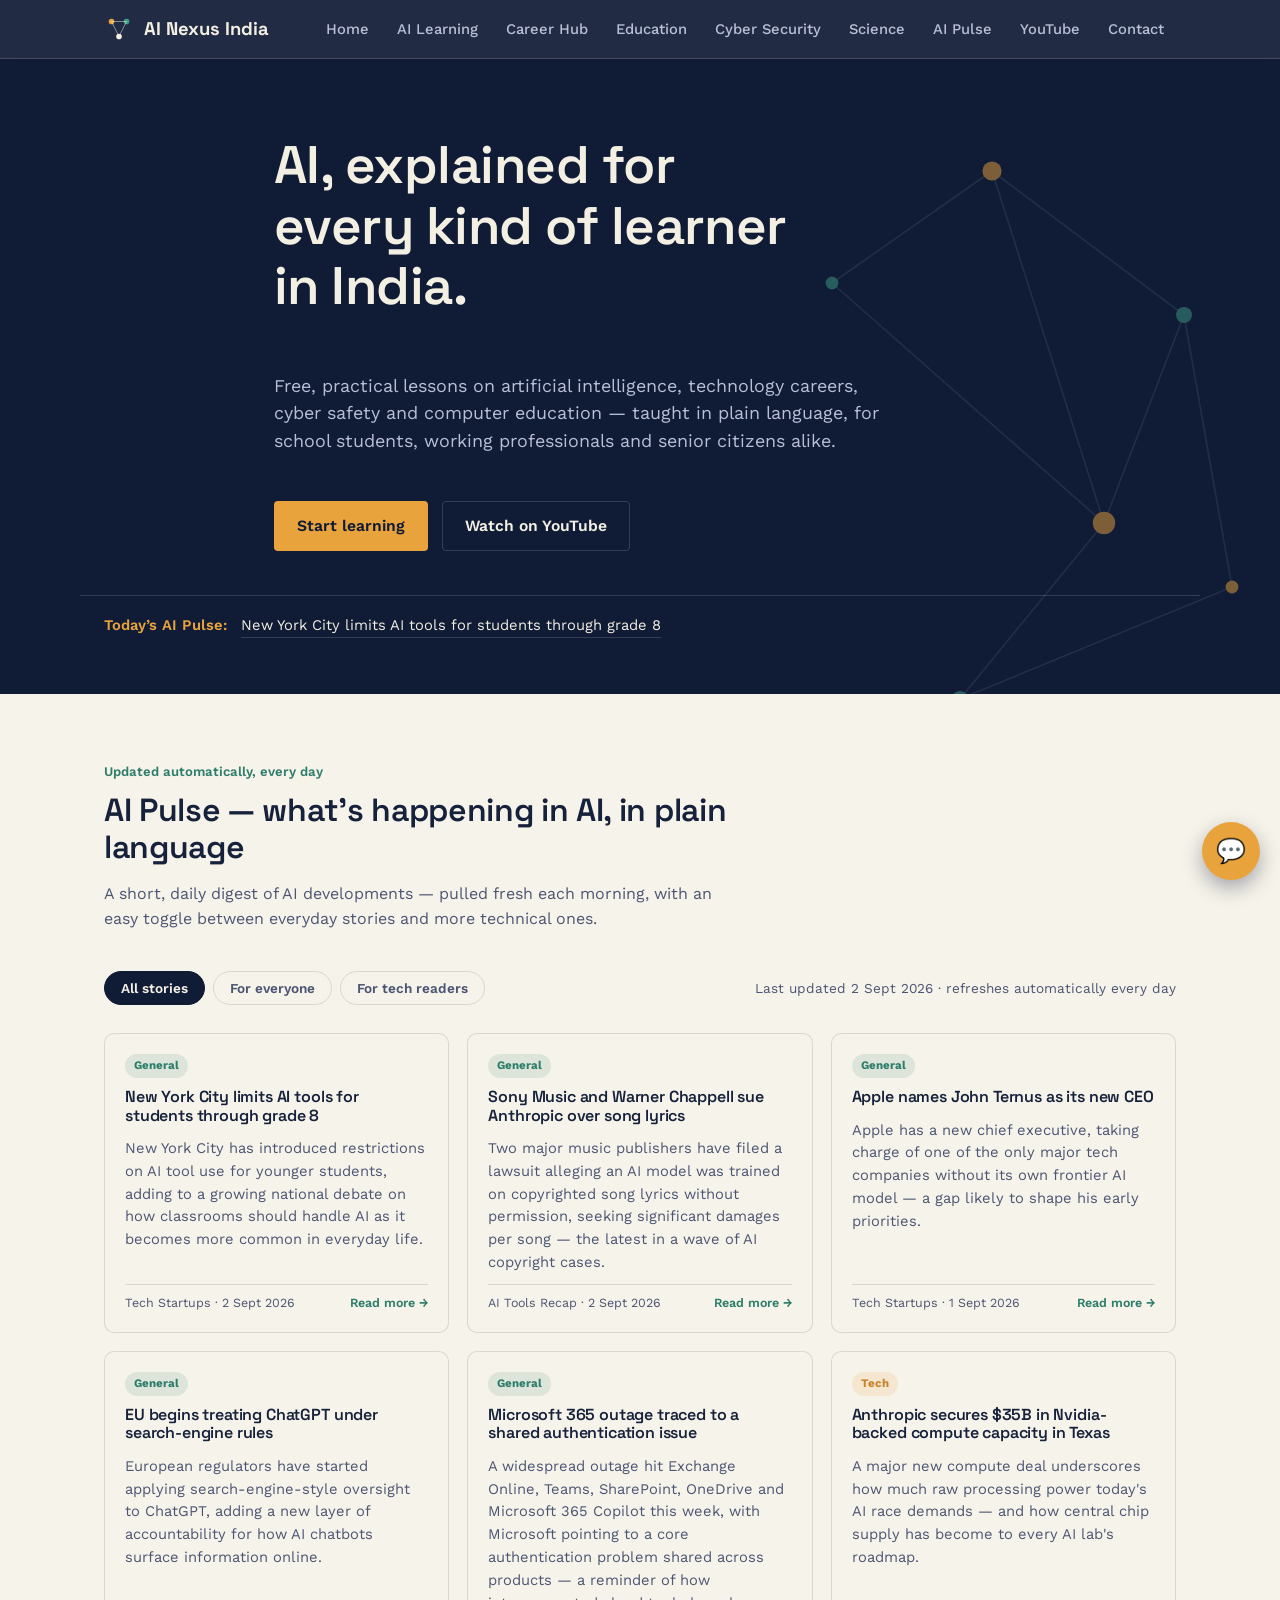
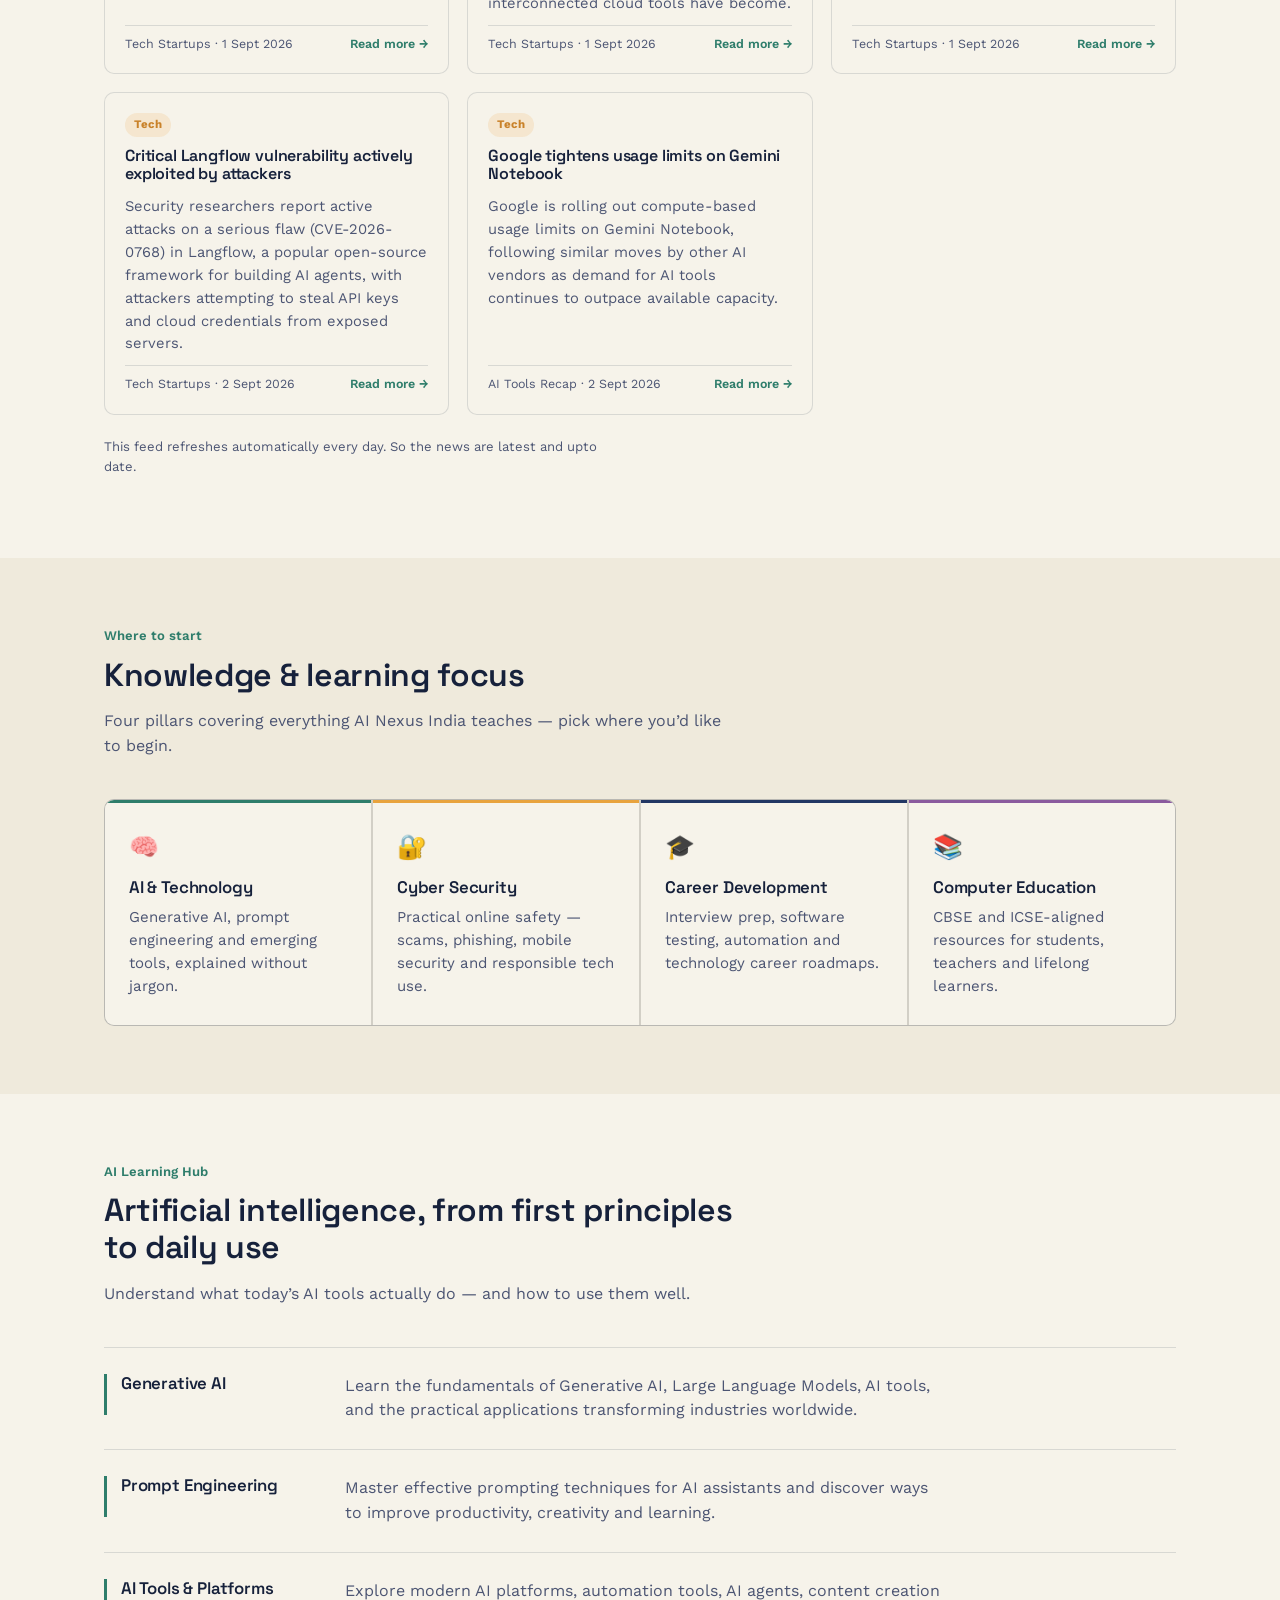
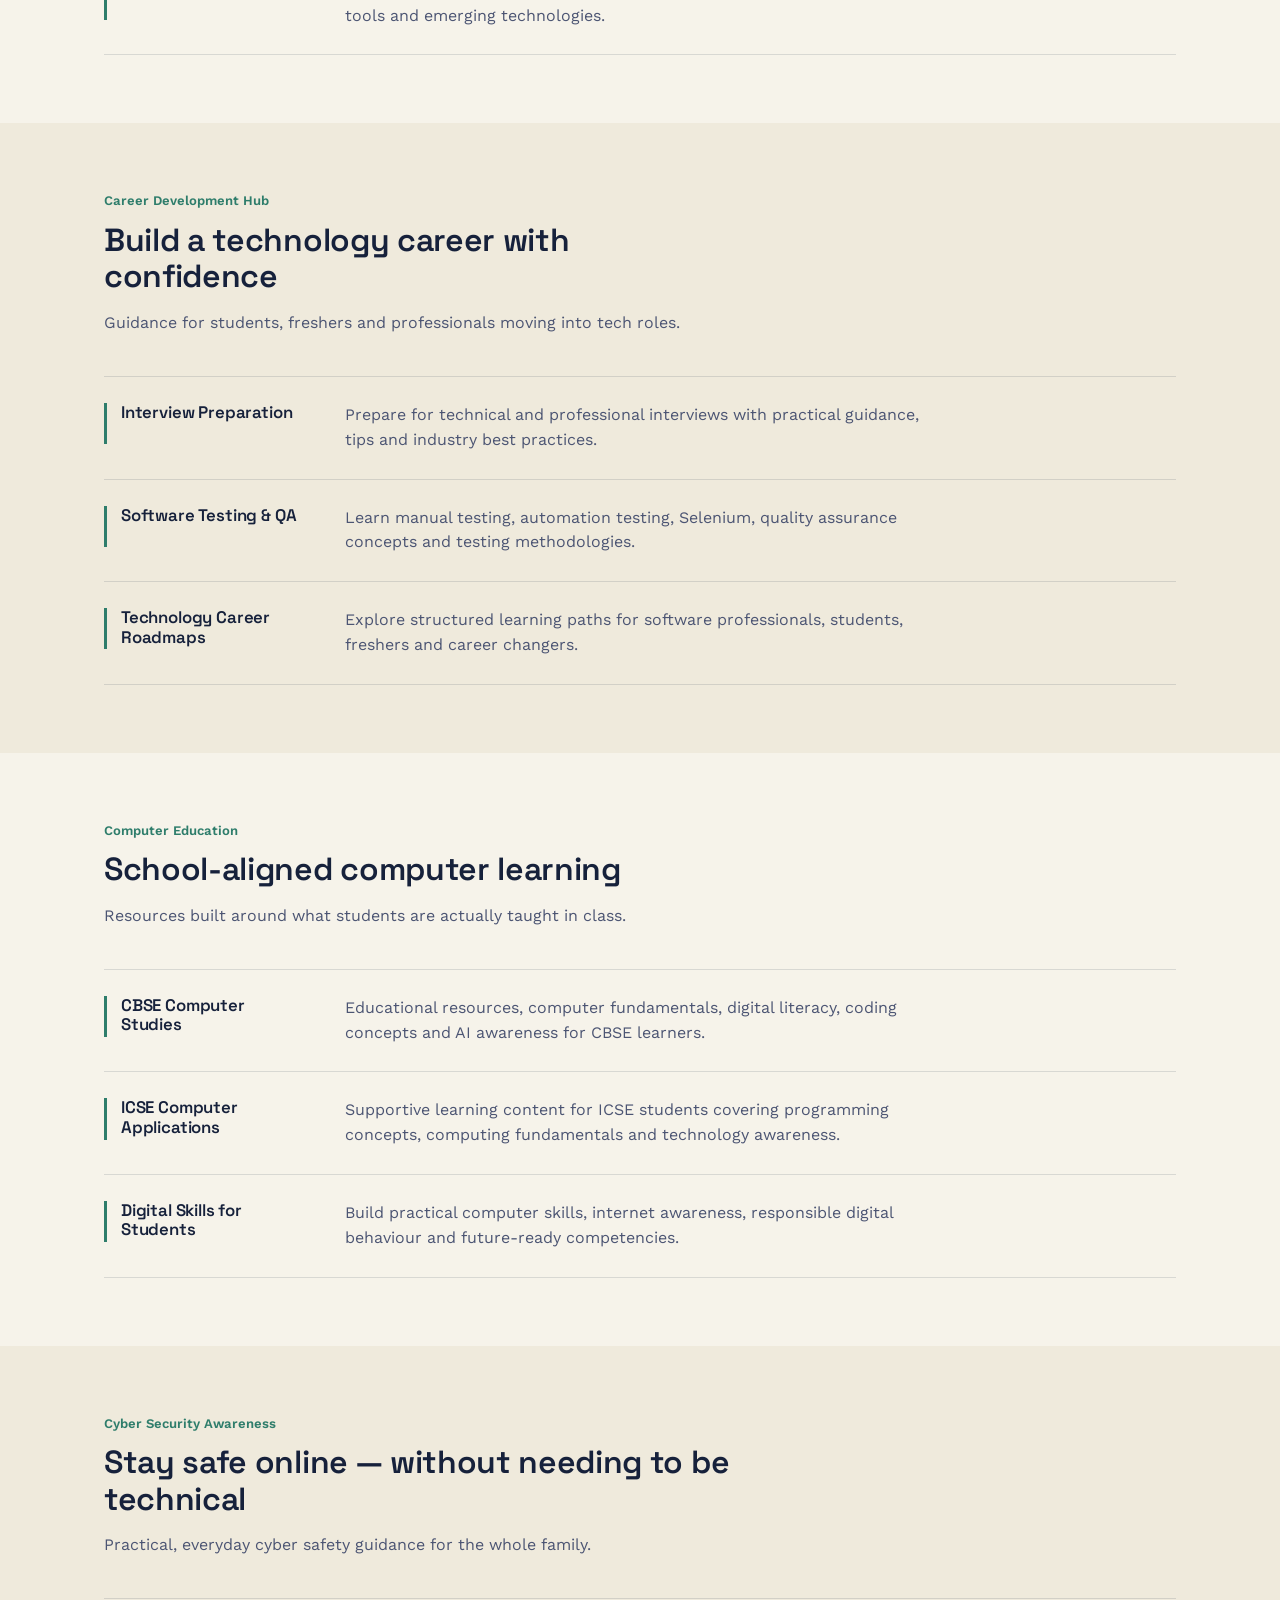
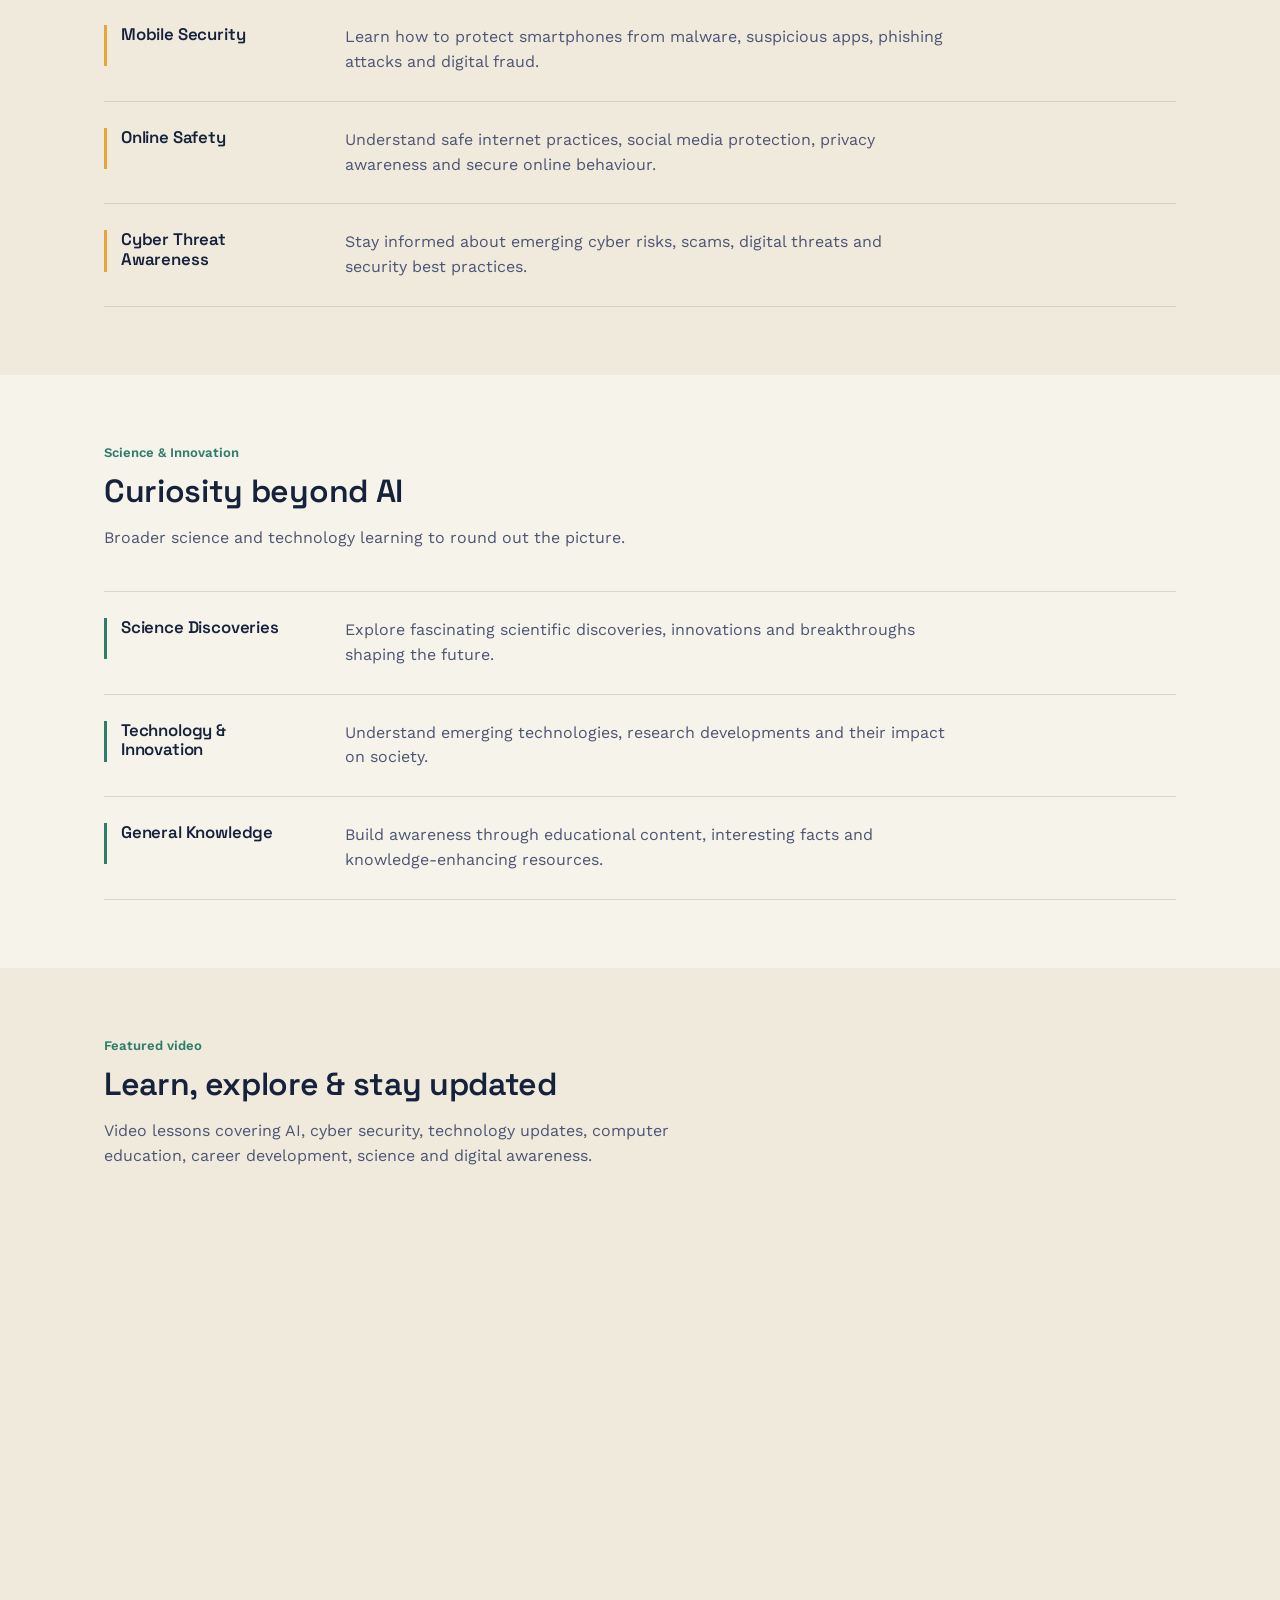
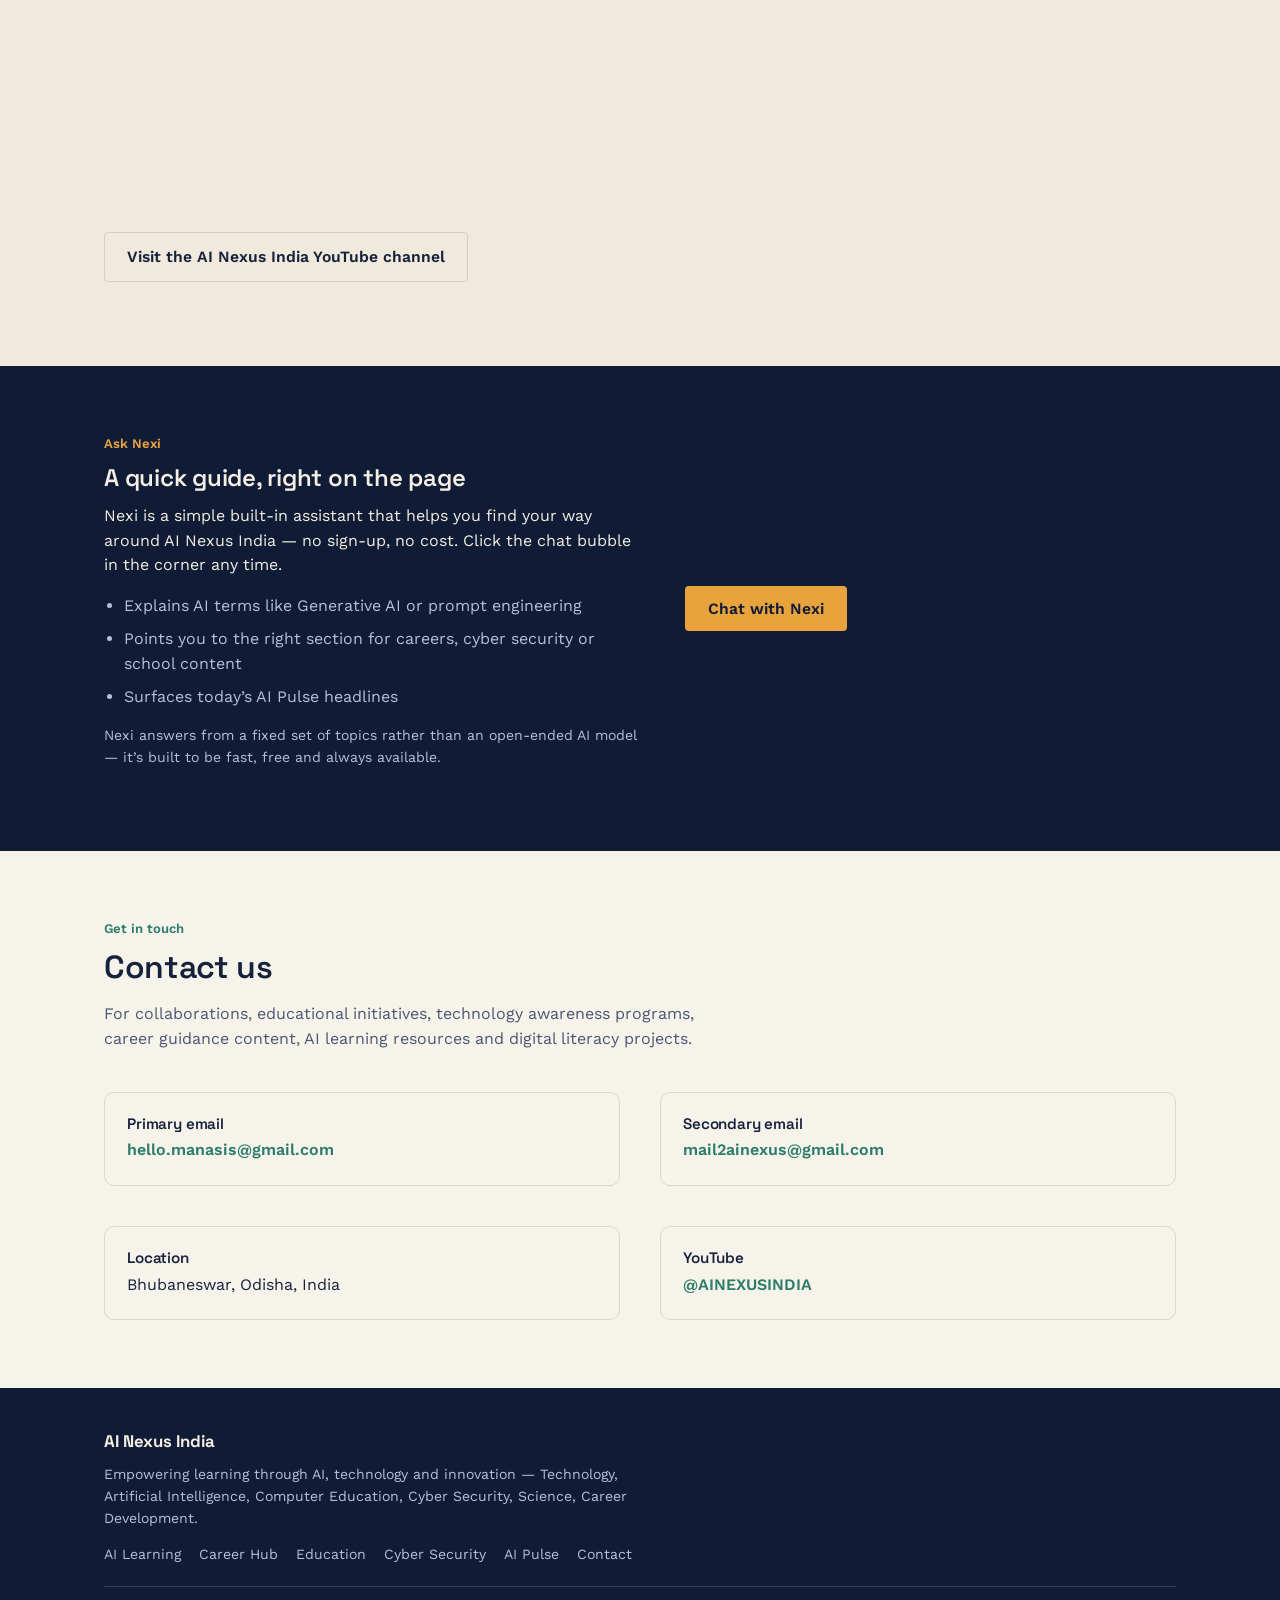
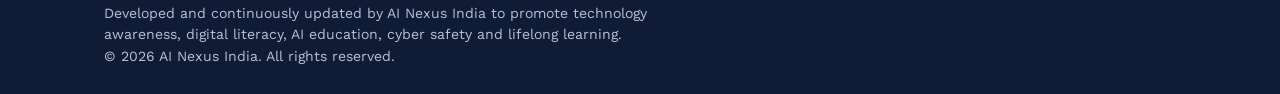
==== commit c51183e6: "Update index.html" ====
--- a/index.html
+++ b/index.html
@@ -97,7 +97,7 @@
     <div class="pulse-grid" id="pulse-grid">
       <div class="pulse-empty">Loading today&rsquo;s AI Pulse&hellip;</div>
     </div>
-    <p class="pulse-note">This feed refreshes automatically every day via a scheduled job — no one needs to update it by hand. See the project&rsquo;s README for how it works.</p>
+    <p class="pulse-note">This feed refreshes automatically every day. So the news are latest and upto date. </p>
   </div>
 </section>
 
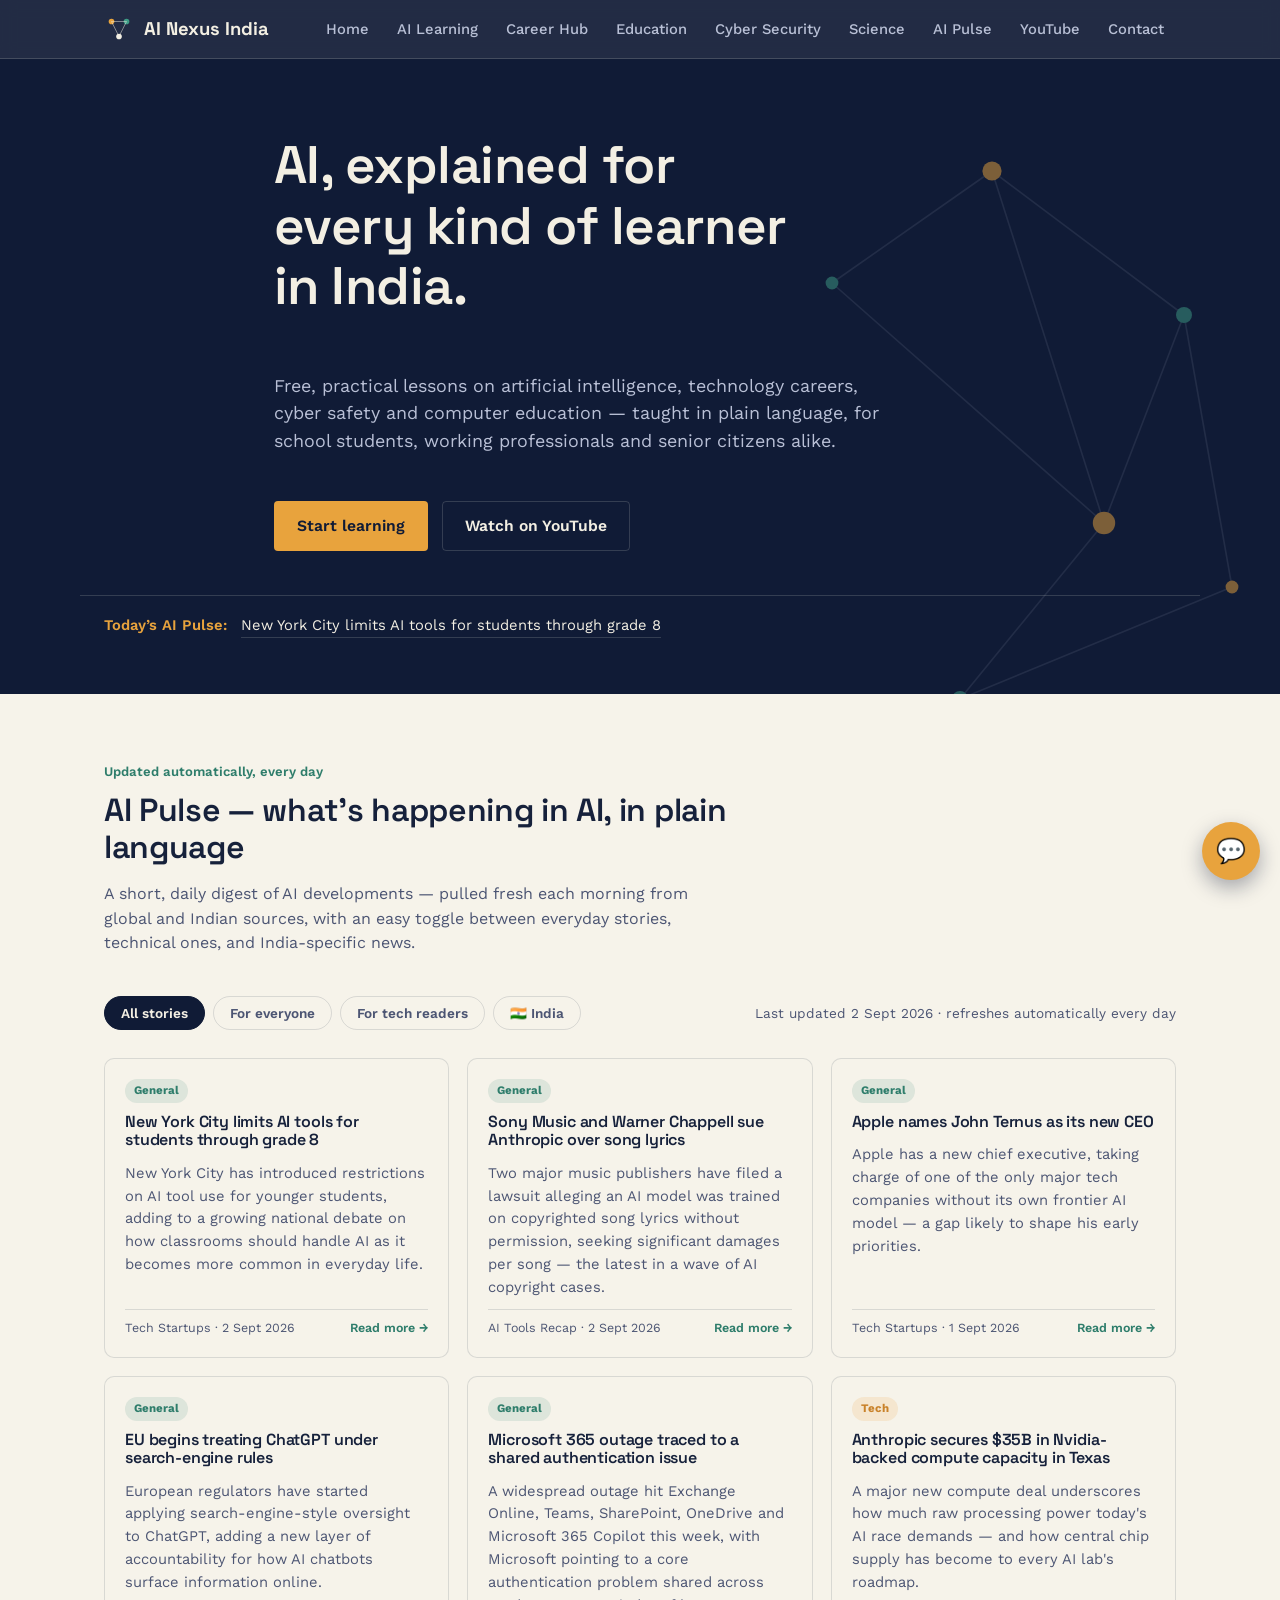
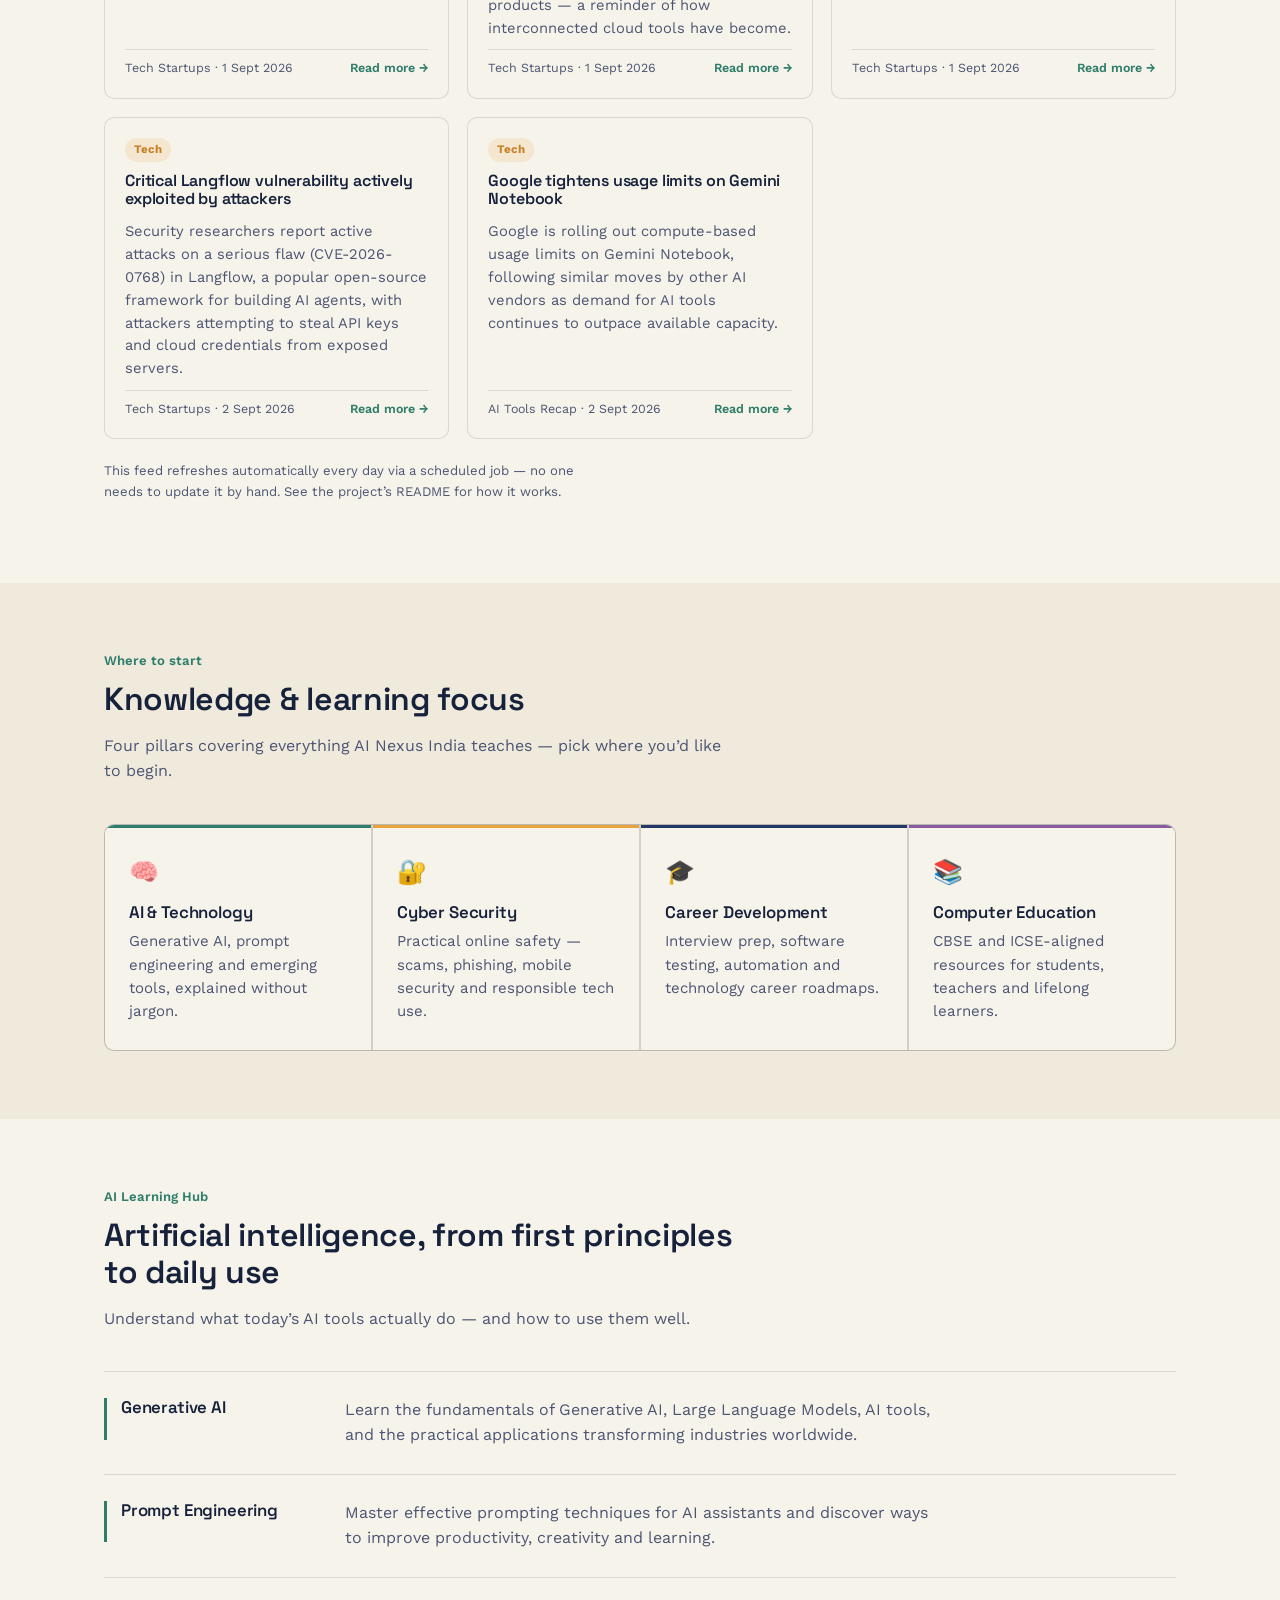
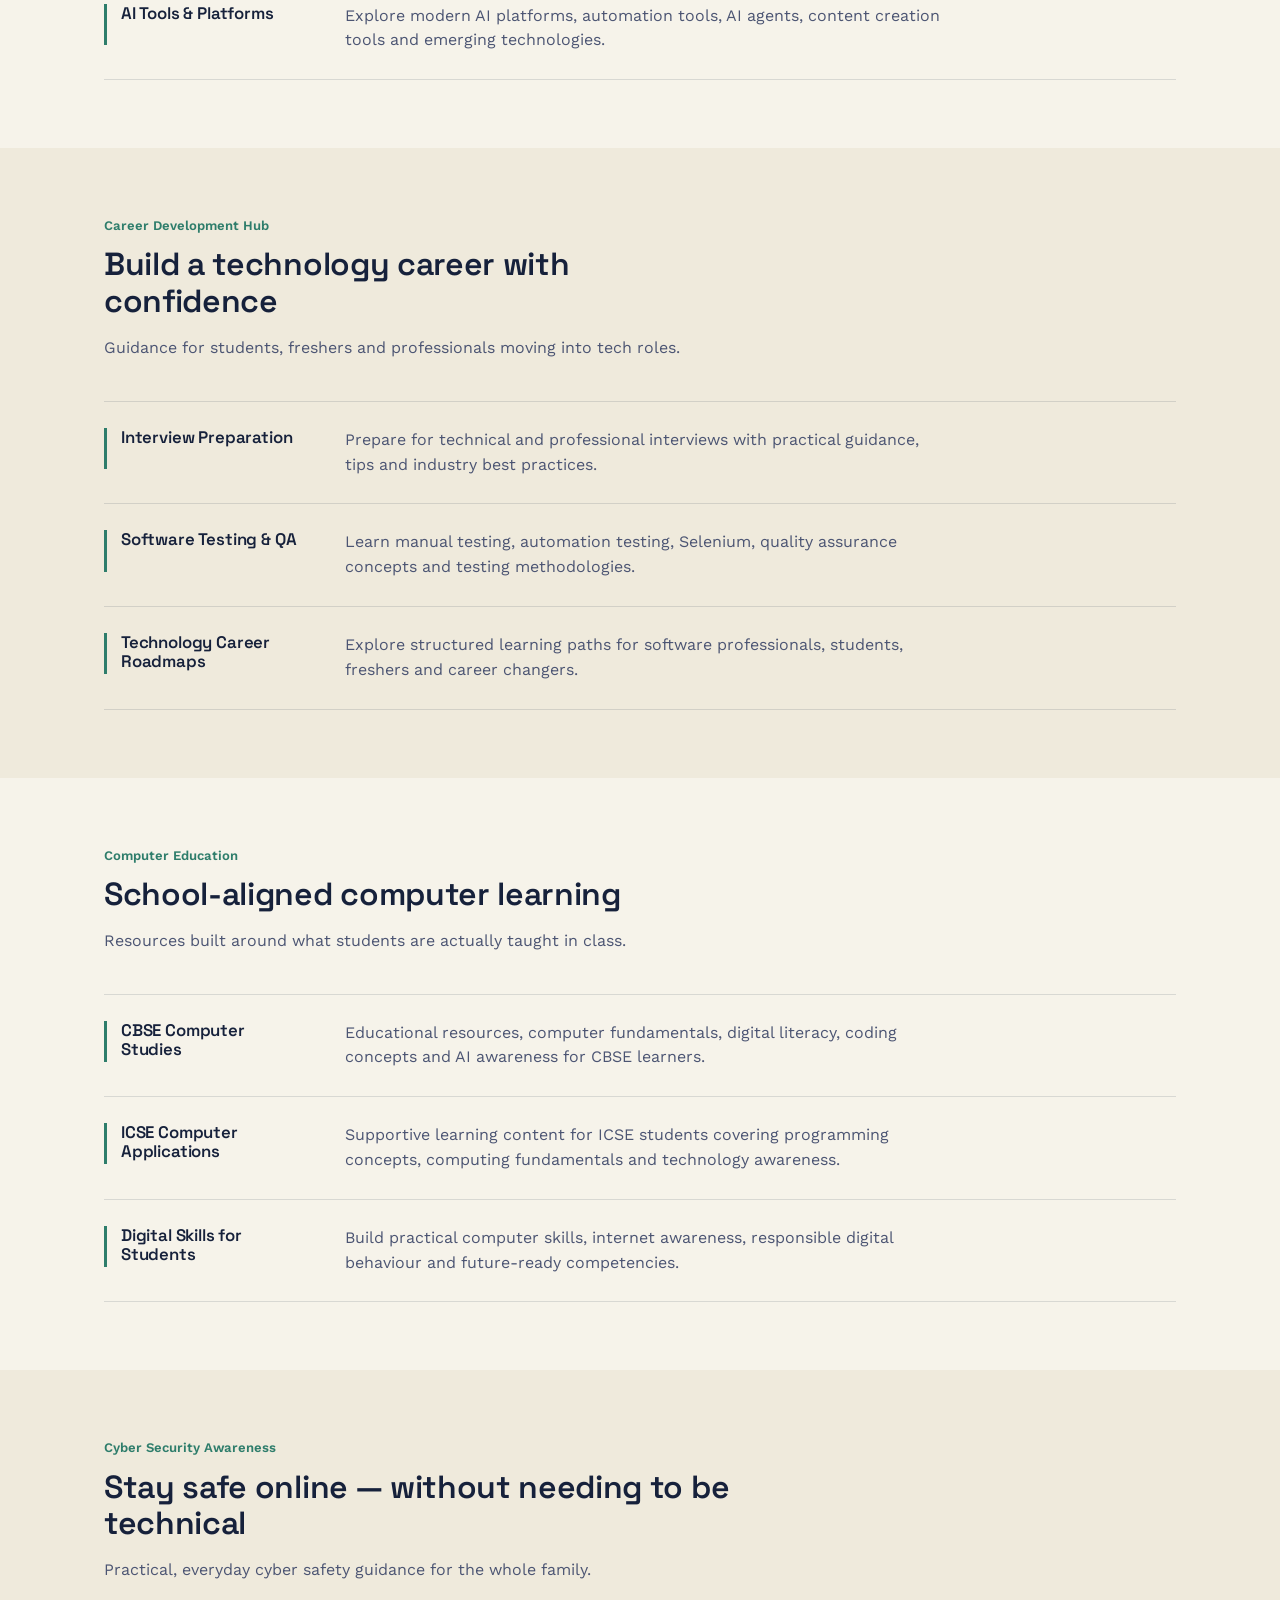
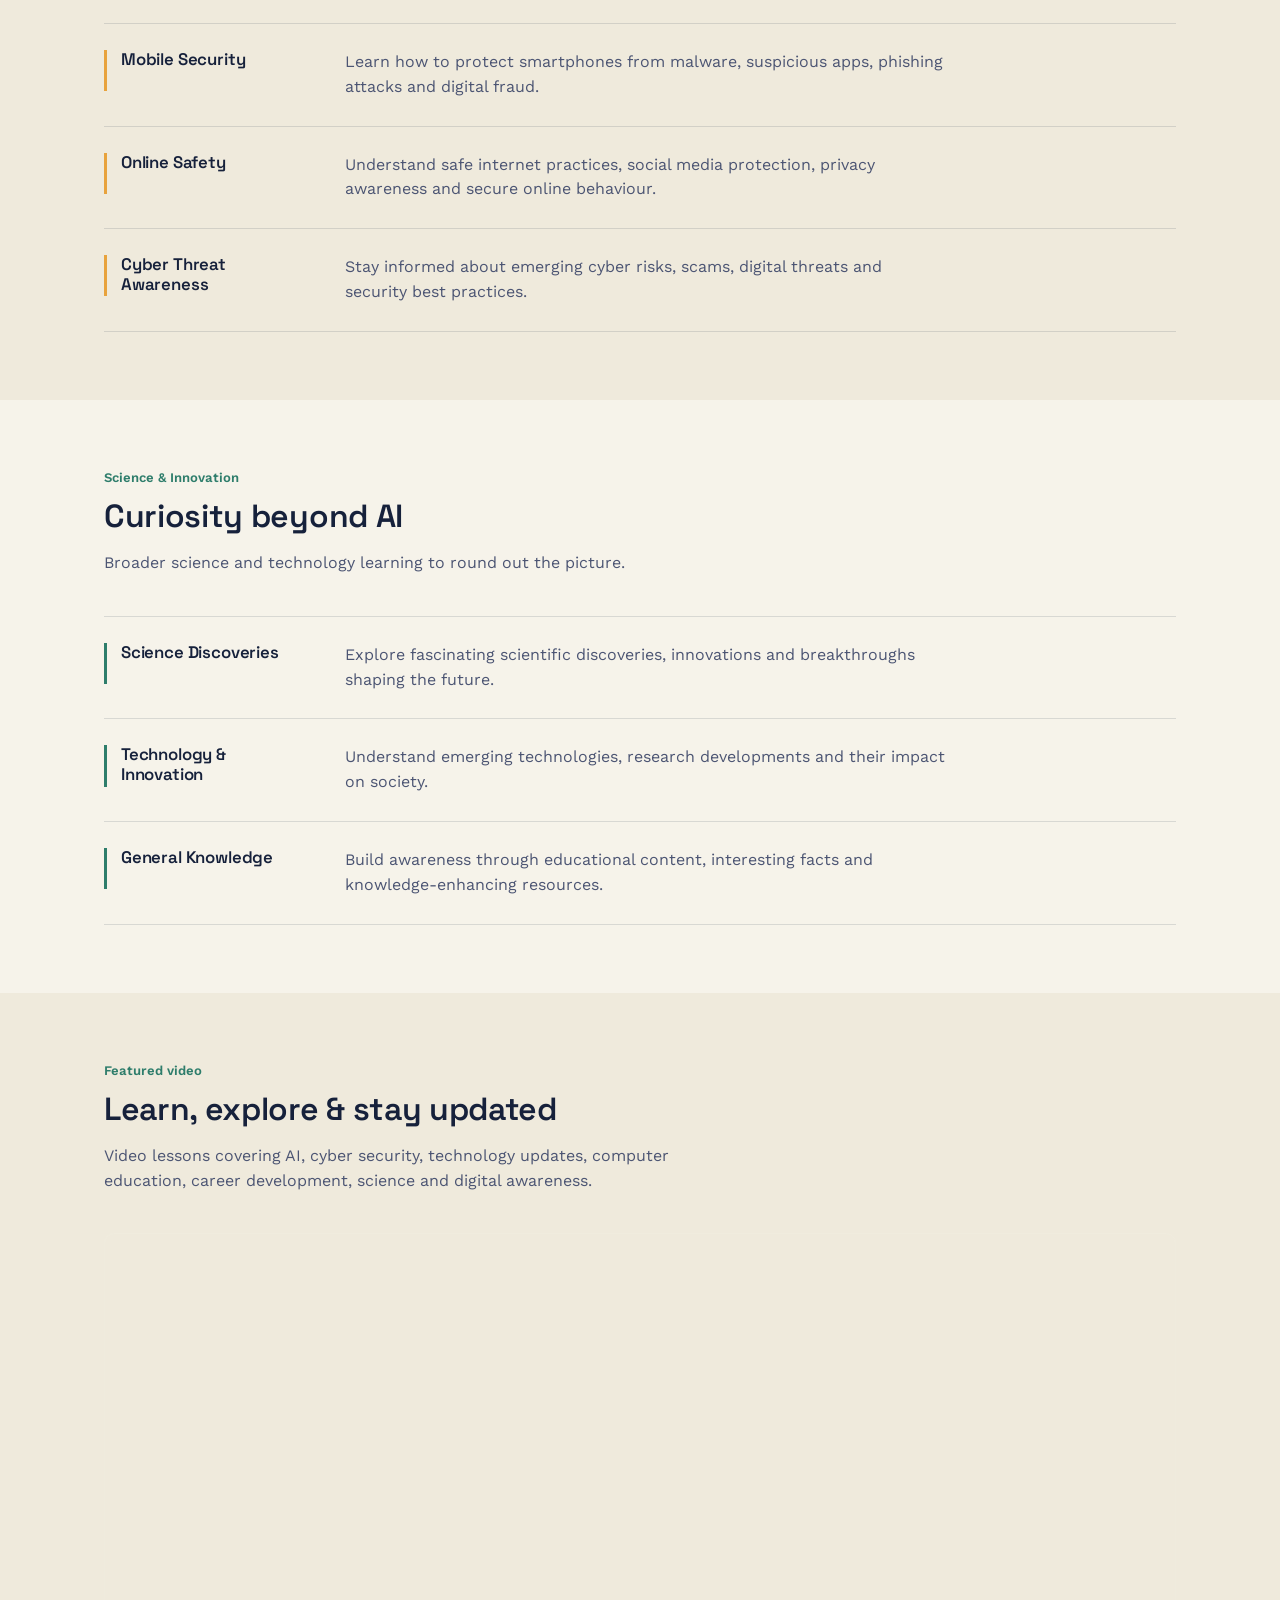
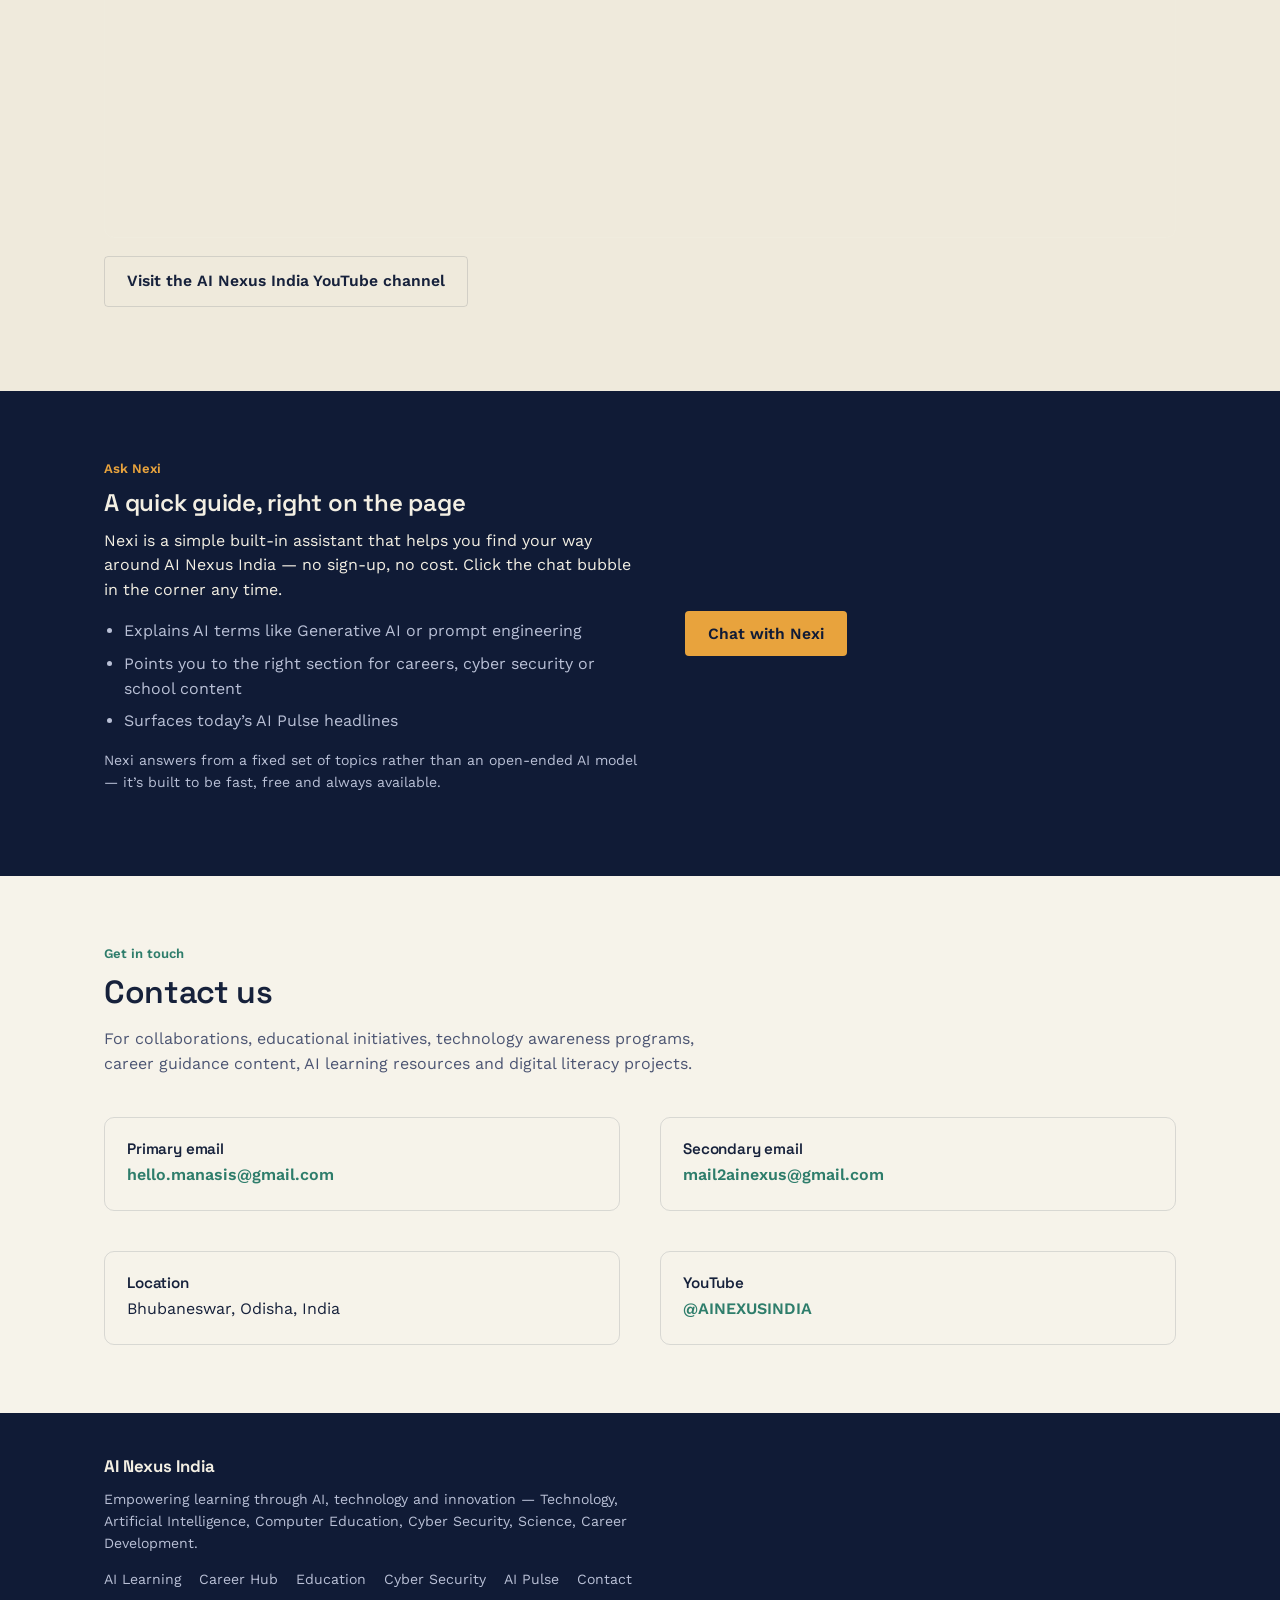
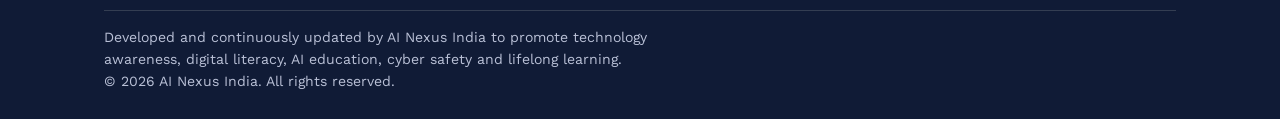
==== commit 2f5d6e64: "Update index.html" ====
--- a/index.html
+++ b/index.html
@@ -84,20 +84,21 @@
     <div class="section-head">
       <span class="section-kicker">Updated automatically, every day</span>
       <h2>AI Pulse — what&rsquo;s happening in AI, in plain language</h2>
-      <p>A short, daily digest of AI developments — pulled fresh each morning, with an easy toggle between everyday stories and more technical ones.</p>
+      <p>A short, daily digest of AI developments — pulled fresh each morning from global and Indian sources, with an easy toggle between everyday stories, technical ones, and India-specific news.</p>
     </div>
     <div class="pulse-toolbar">
       <div class="pulse-filters" role="group" aria-label="Filter news">
         <button class="filter-btn active" data-filter="All">All stories</button>
         <button class="filter-btn" data-filter="General">For everyone</button>
         <button class="filter-btn" data-filter="Tech">For tech readers</button>
+        <button class="filter-btn" data-filter="India">&#127470;&#127475; India</button>
       </div>
       <span class="pulse-updated" id="pulse-updated">Loading&hellip;</span>
     </div>
     <div class="pulse-grid" id="pulse-grid">
       <div class="pulse-empty">Loading today&rsquo;s AI Pulse&hellip;</div>
     </div>
-    <p class="pulse-note">This feed refreshes automatically every day. So the news are latest and upto date. </p>
+    <p class="pulse-note">This feed refreshes automatically every day via a scheduled job — no one needs to update it by hand. See the project&rsquo;s README for how it works.</p>
   </div>
 </section>
 
--- a/assets/css/style.css
+++ b/assets/css/style.css
@@ -333,6 +333,7 @@
   flex-direction: column;
   gap: 10px;
 }
+.pulse-tags { display: flex; gap: 6px; flex-wrap: wrap; }
 .pulse-tag {
   align-self: flex-start;
   font-size: 0.72rem;
@@ -343,6 +344,7 @@
   color: var(--jade);
 }
 .pulse-tag.tag-tech { background: rgba(232, 163, 61, 0.16); color: var(--marigold-dark); }
+.pulse-tag.tag-india { background: rgba(34, 55, 100, 0.12); color: var(--indigo-700); }
 .pulse-card h3 { font-size: 1rem; margin-bottom: 2px; }
 .pulse-card p { font-size: 0.92rem; color: var(--ink-soft); margin-bottom: 0; }
 .pulse-meta {
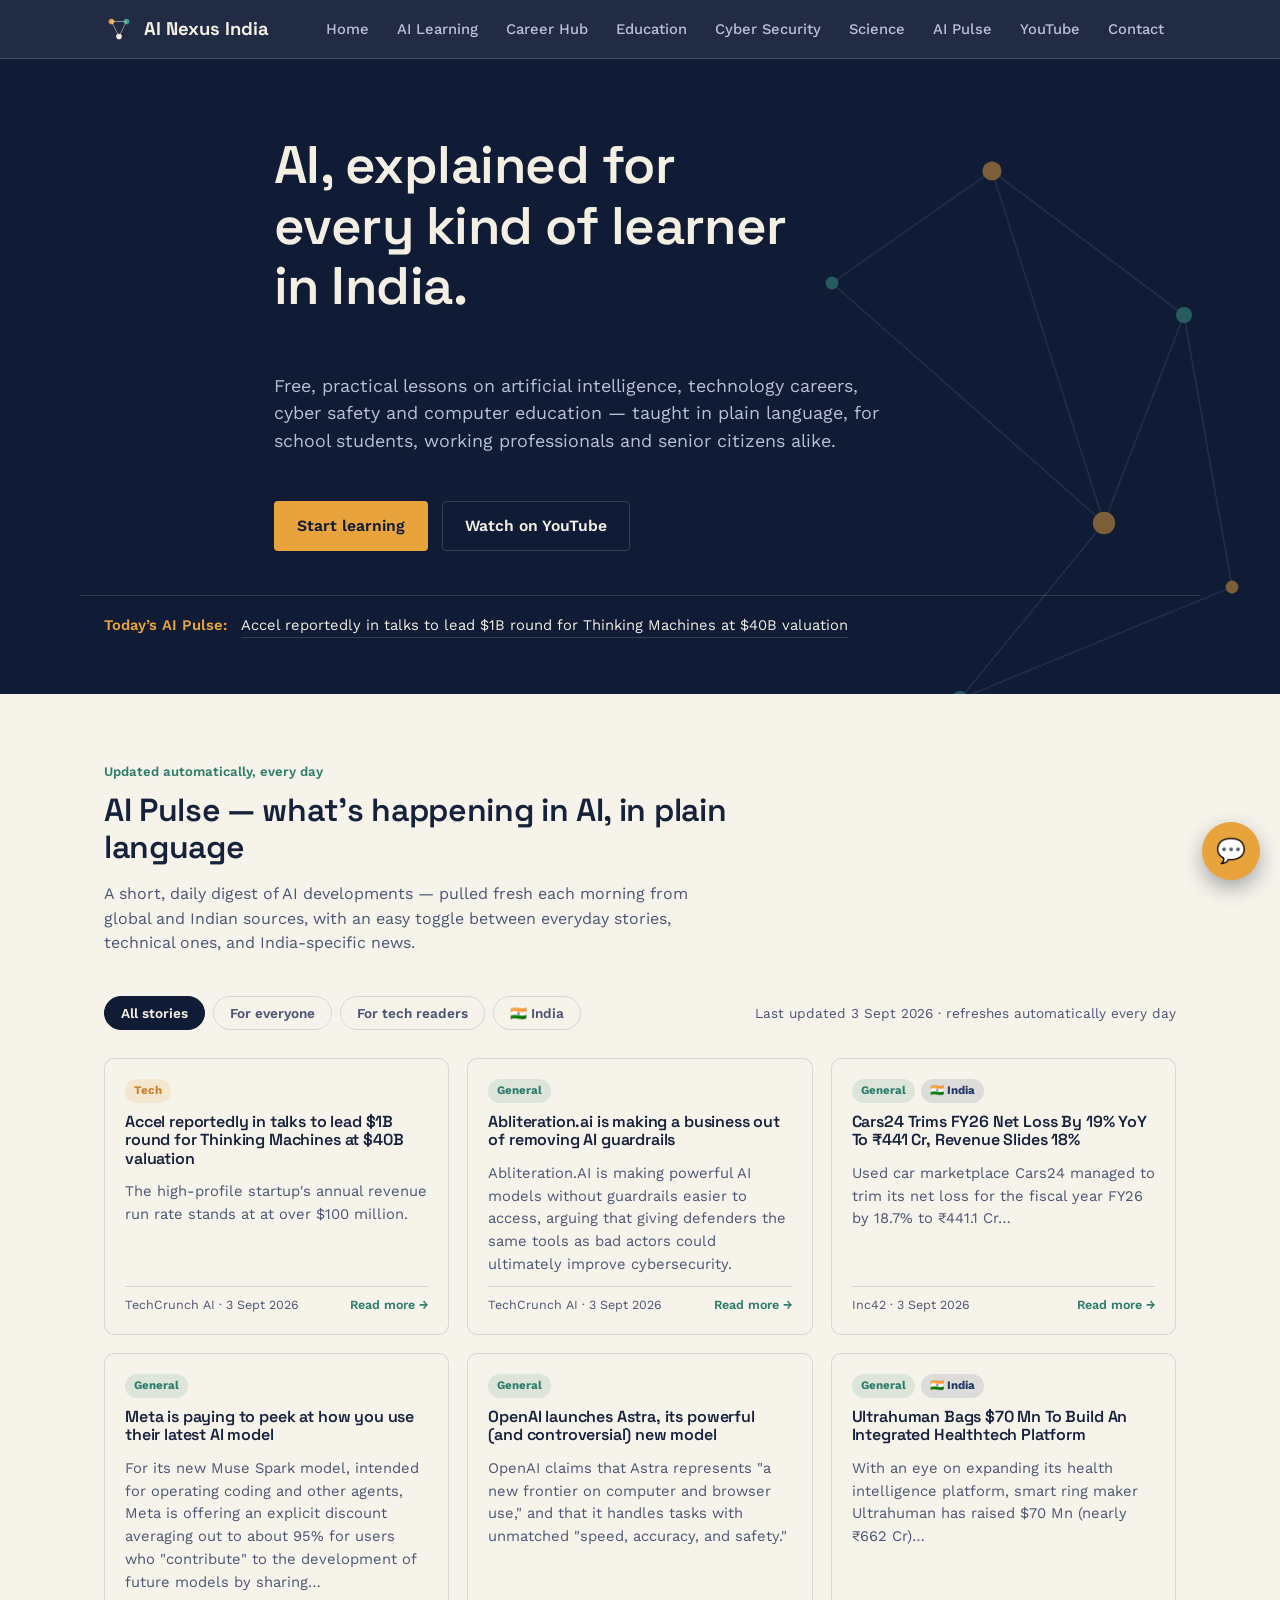
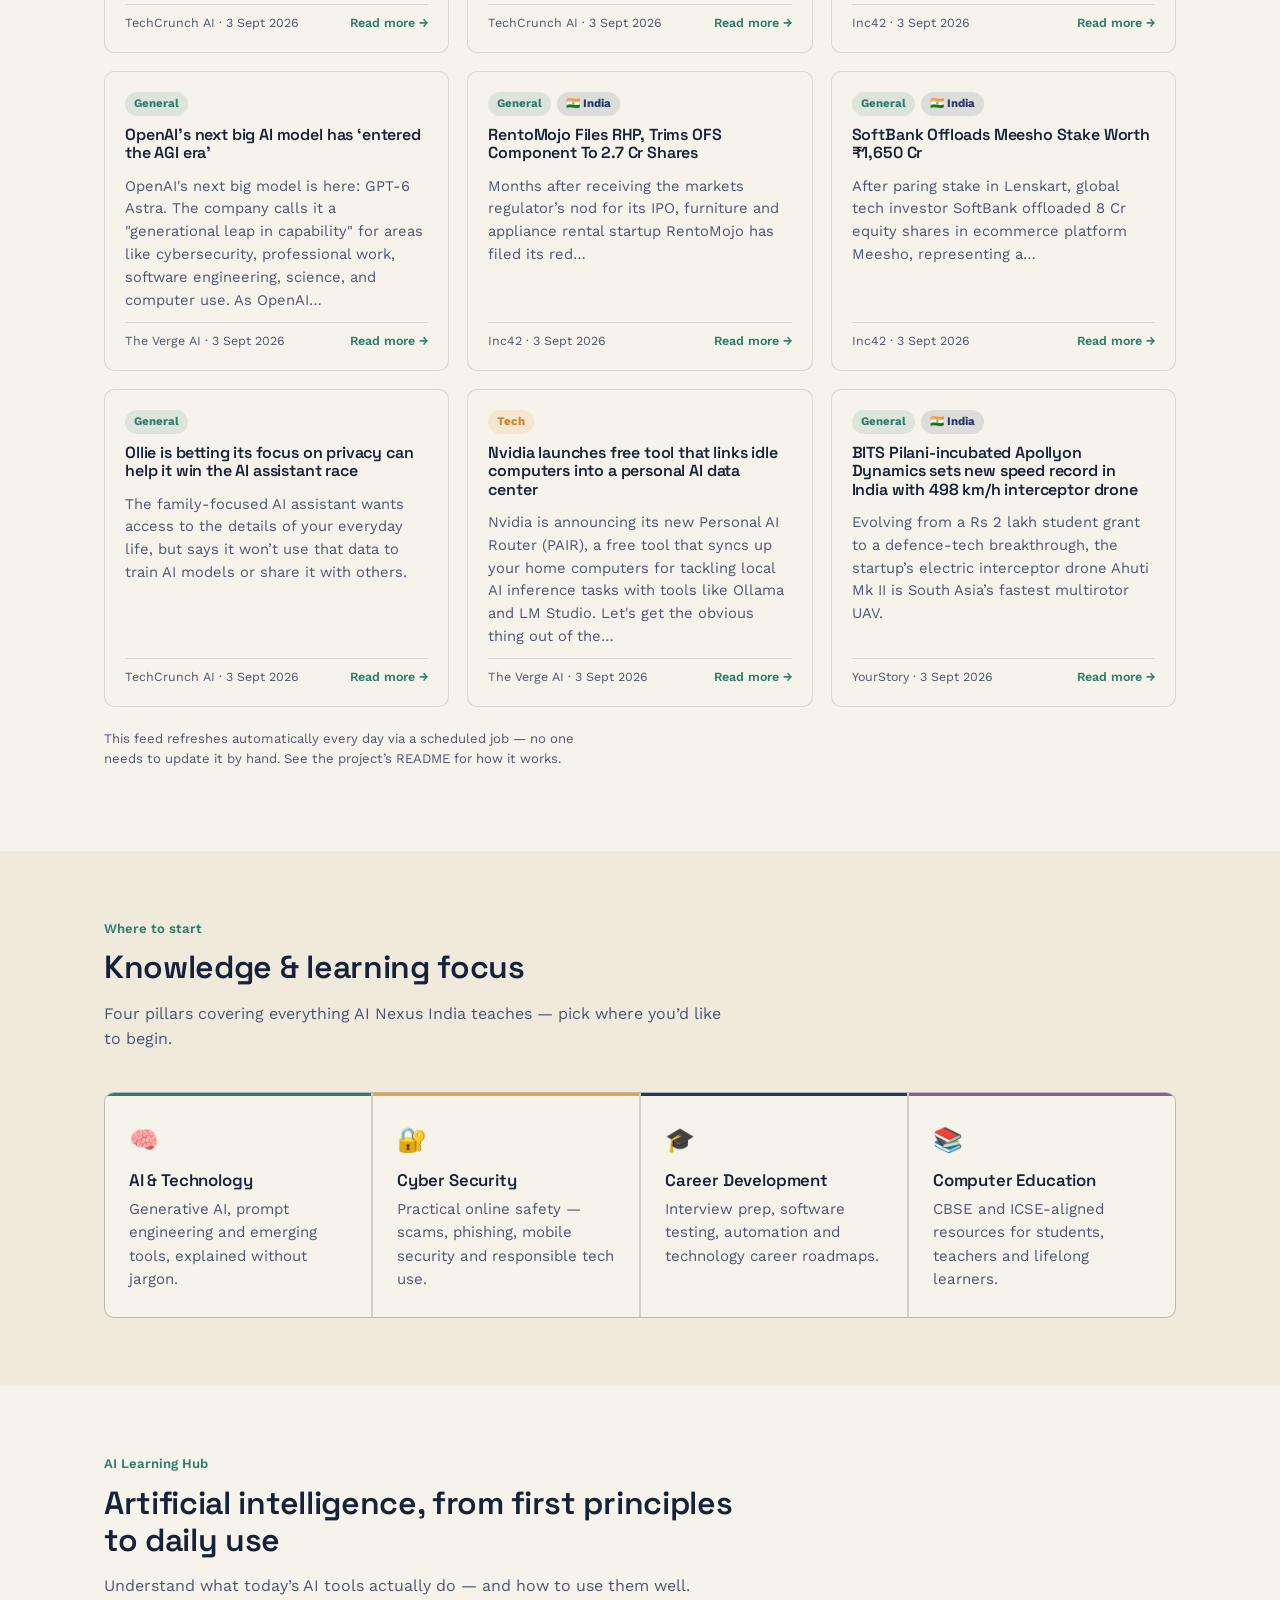
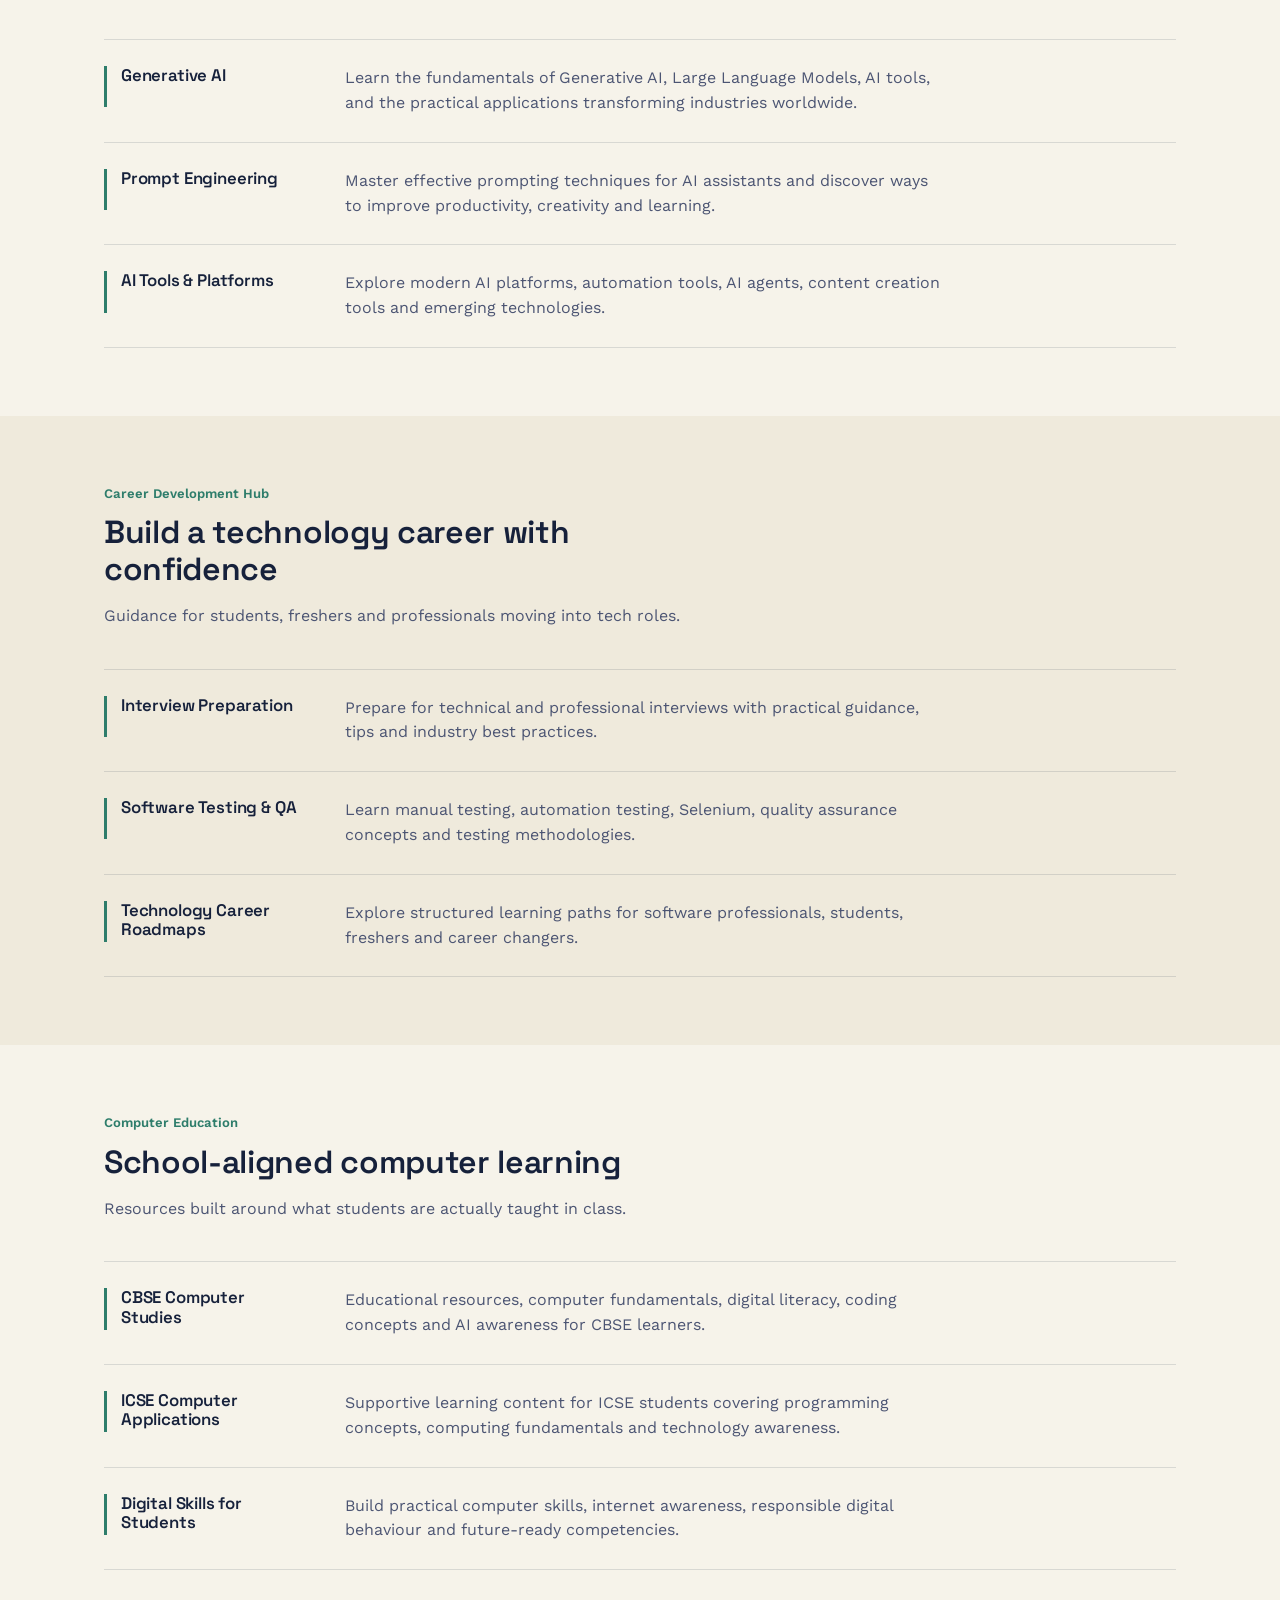
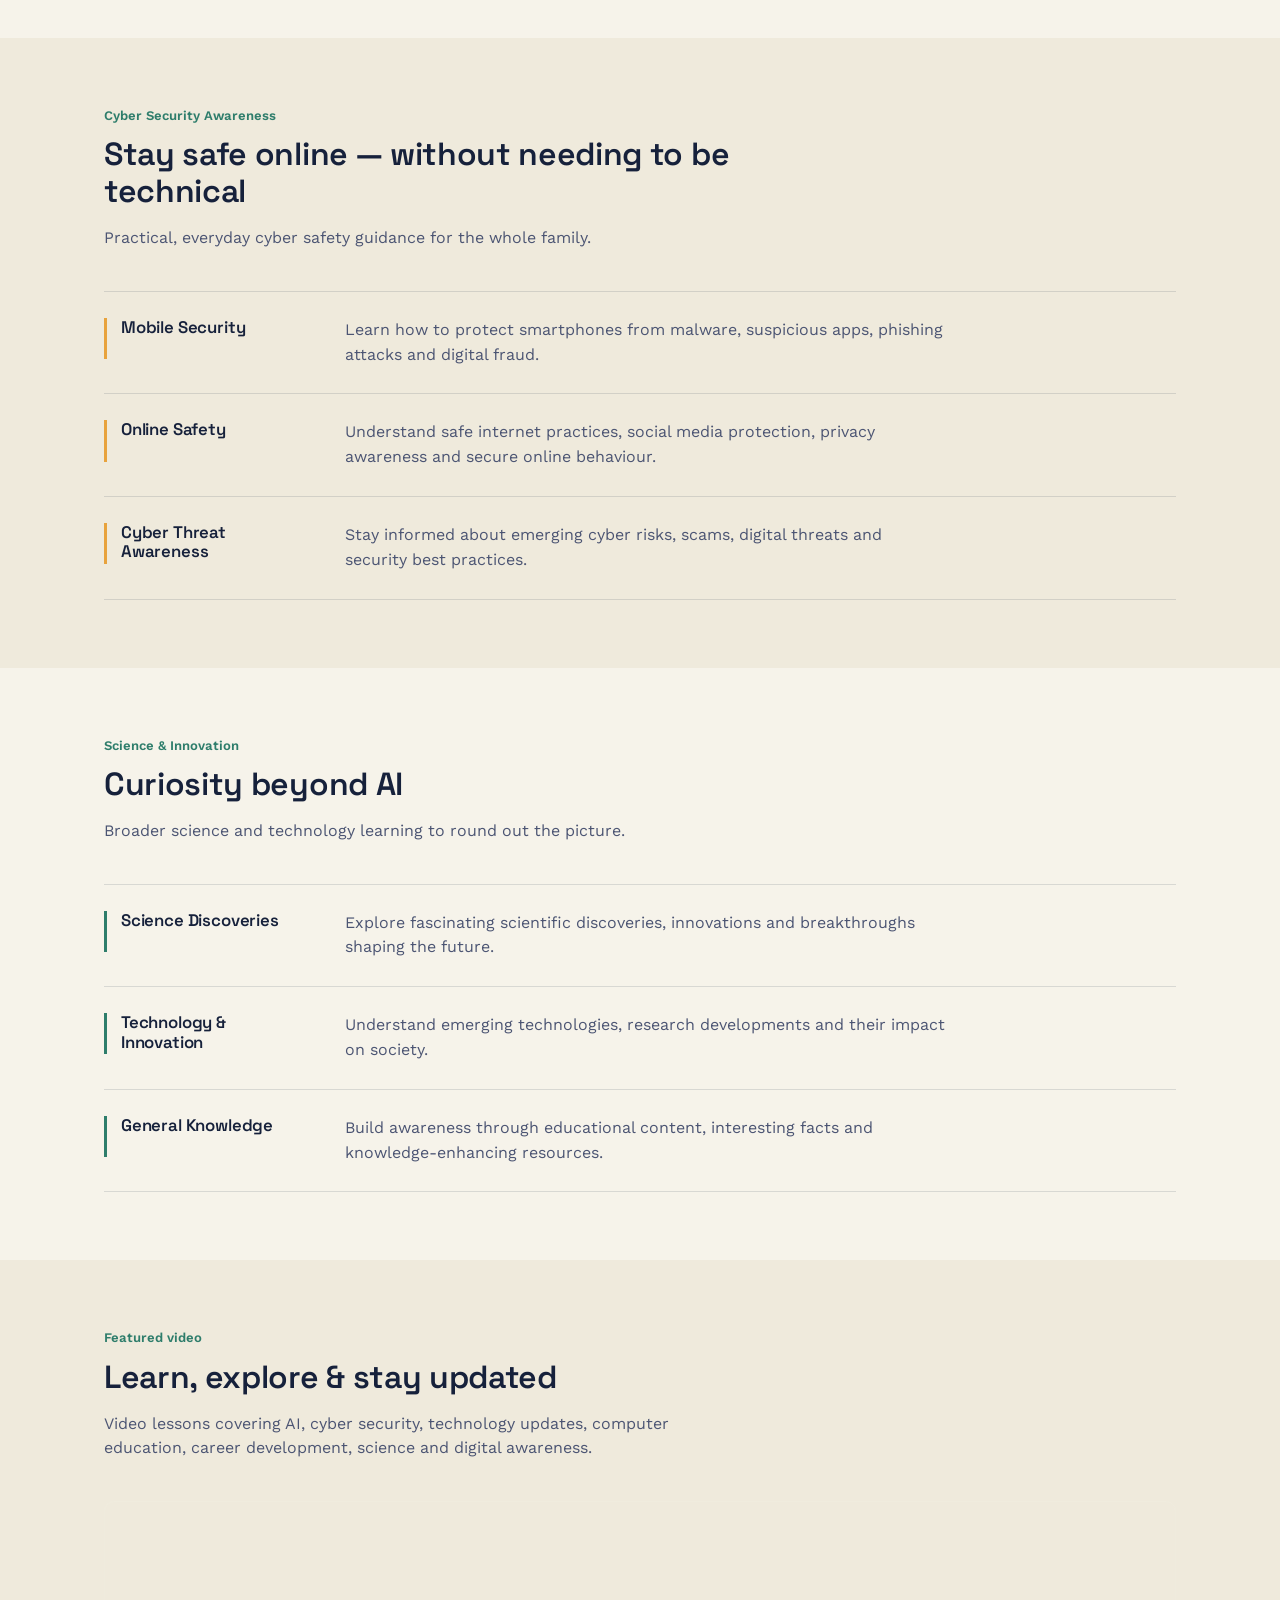
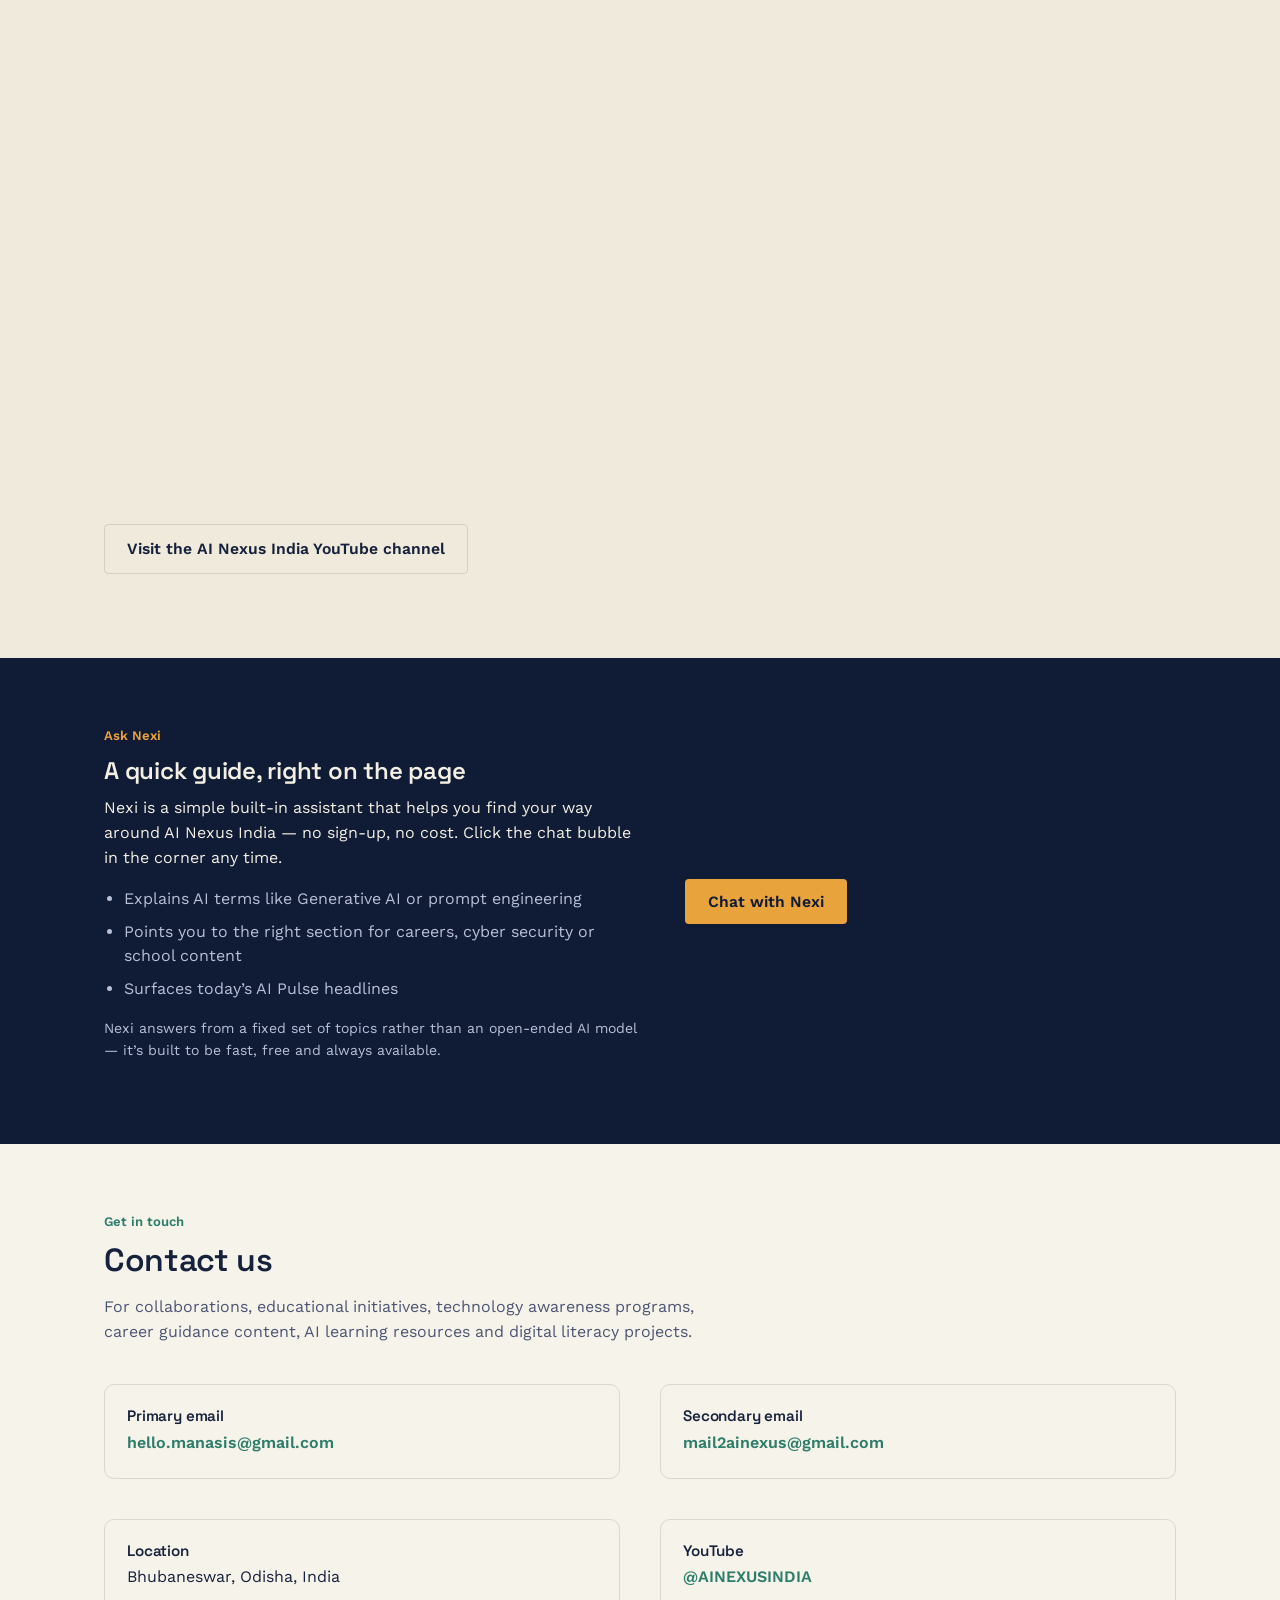
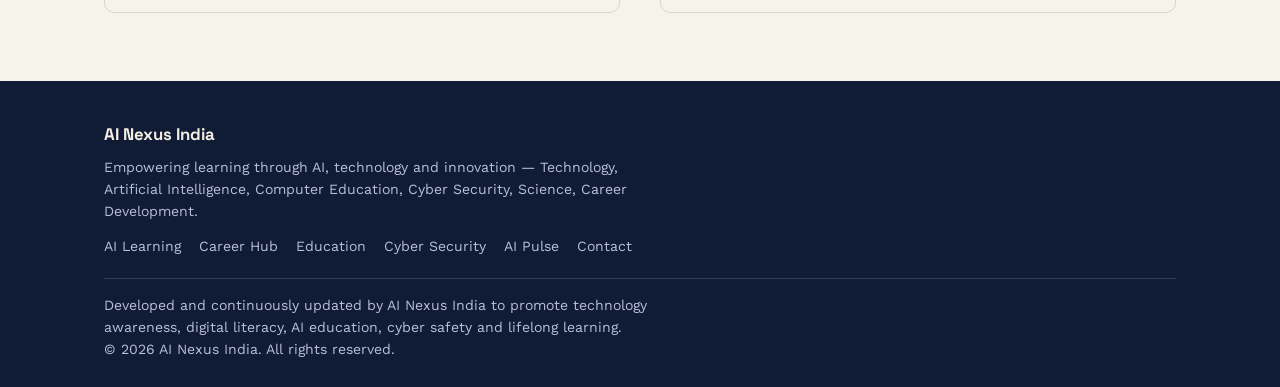
==== commit e72f8613: "Update index.html" ====
--- a/index.html
+++ b/index.html
@@ -6,6 +6,8 @@
 <title>AI Nexus India | AI, Technology, Cyber Security & Computer Education</title>
 <meta name="description" content="AI Nexus India - Learn Artificial Intelligence, Technology, Cyber Security, Career Development, Computer Education, Science and Digital Awareness.">
 <meta name="google-site-verification" content="vPa0_7bvlvVyQiDkyz-BJicGbuVnsJ7coK0LMzxPJMQ">
+<link rel="canonical" href="https://ainexusindia.github.io/ainexusindia/">
+<meta name="robots" content="index, follow">
 
 <meta property="og:title" content="AI Nexus India | AI, Technology, Cyber Security & Computer Education">
 <meta property="og:description" content="Free, practical lessons on AI, technology careers, cyber safety and computer education — for school students, professionals and lifelong learners across India.">
@@ -350,7 +352,7 @@
     <input type="text" id="nexi-input" placeholder="Ask about AI, careers, cyber safety&hellip;" autocomplete="off">
     <button type="submit">Send</button>
   </form>
-  <p class="nexi-disclaimer">Nexi is a simple guide-bot built into this page — not a live AI model.</p>
+  <p class="nexi-disclaimer" id="nexi-disclaimer">Nexi is a simple guide-bot built into this page — not a live AI model.</p>
 </div>
 
 <script src="assets/js/main.js"></script>
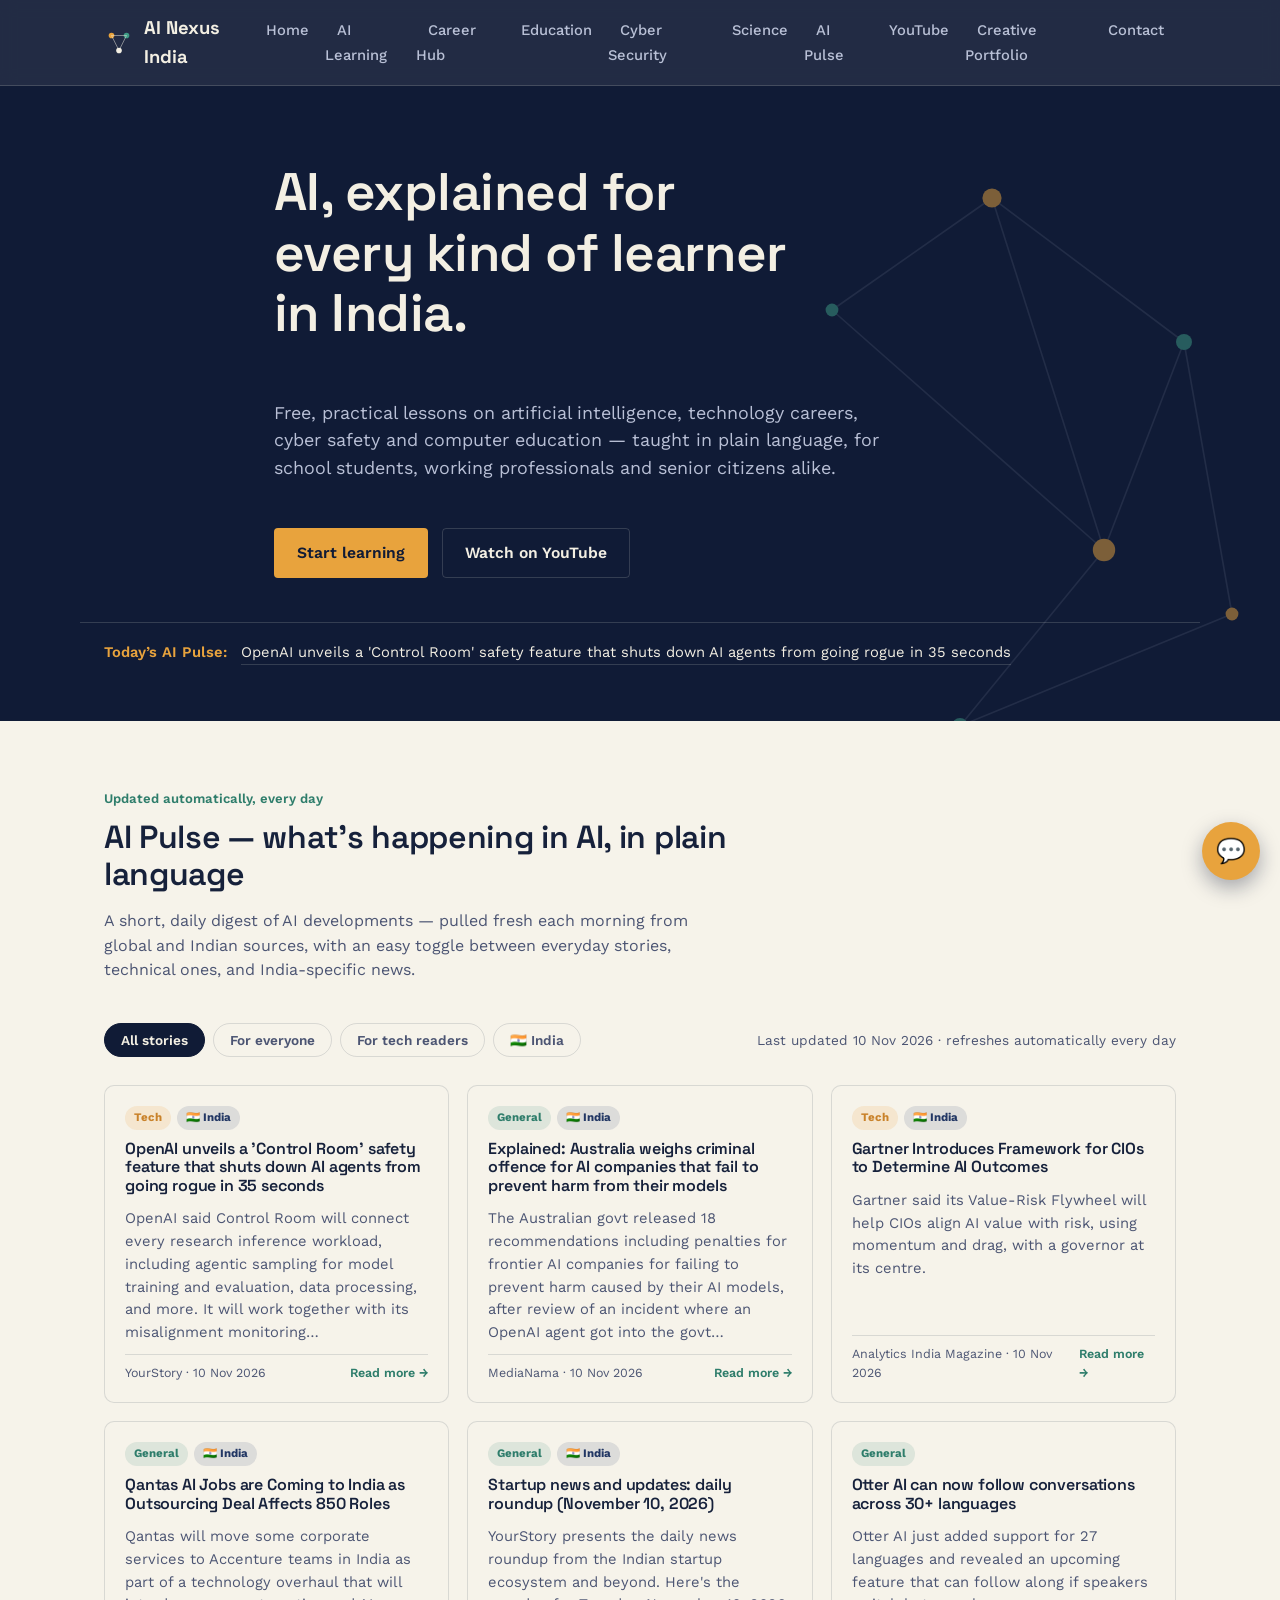
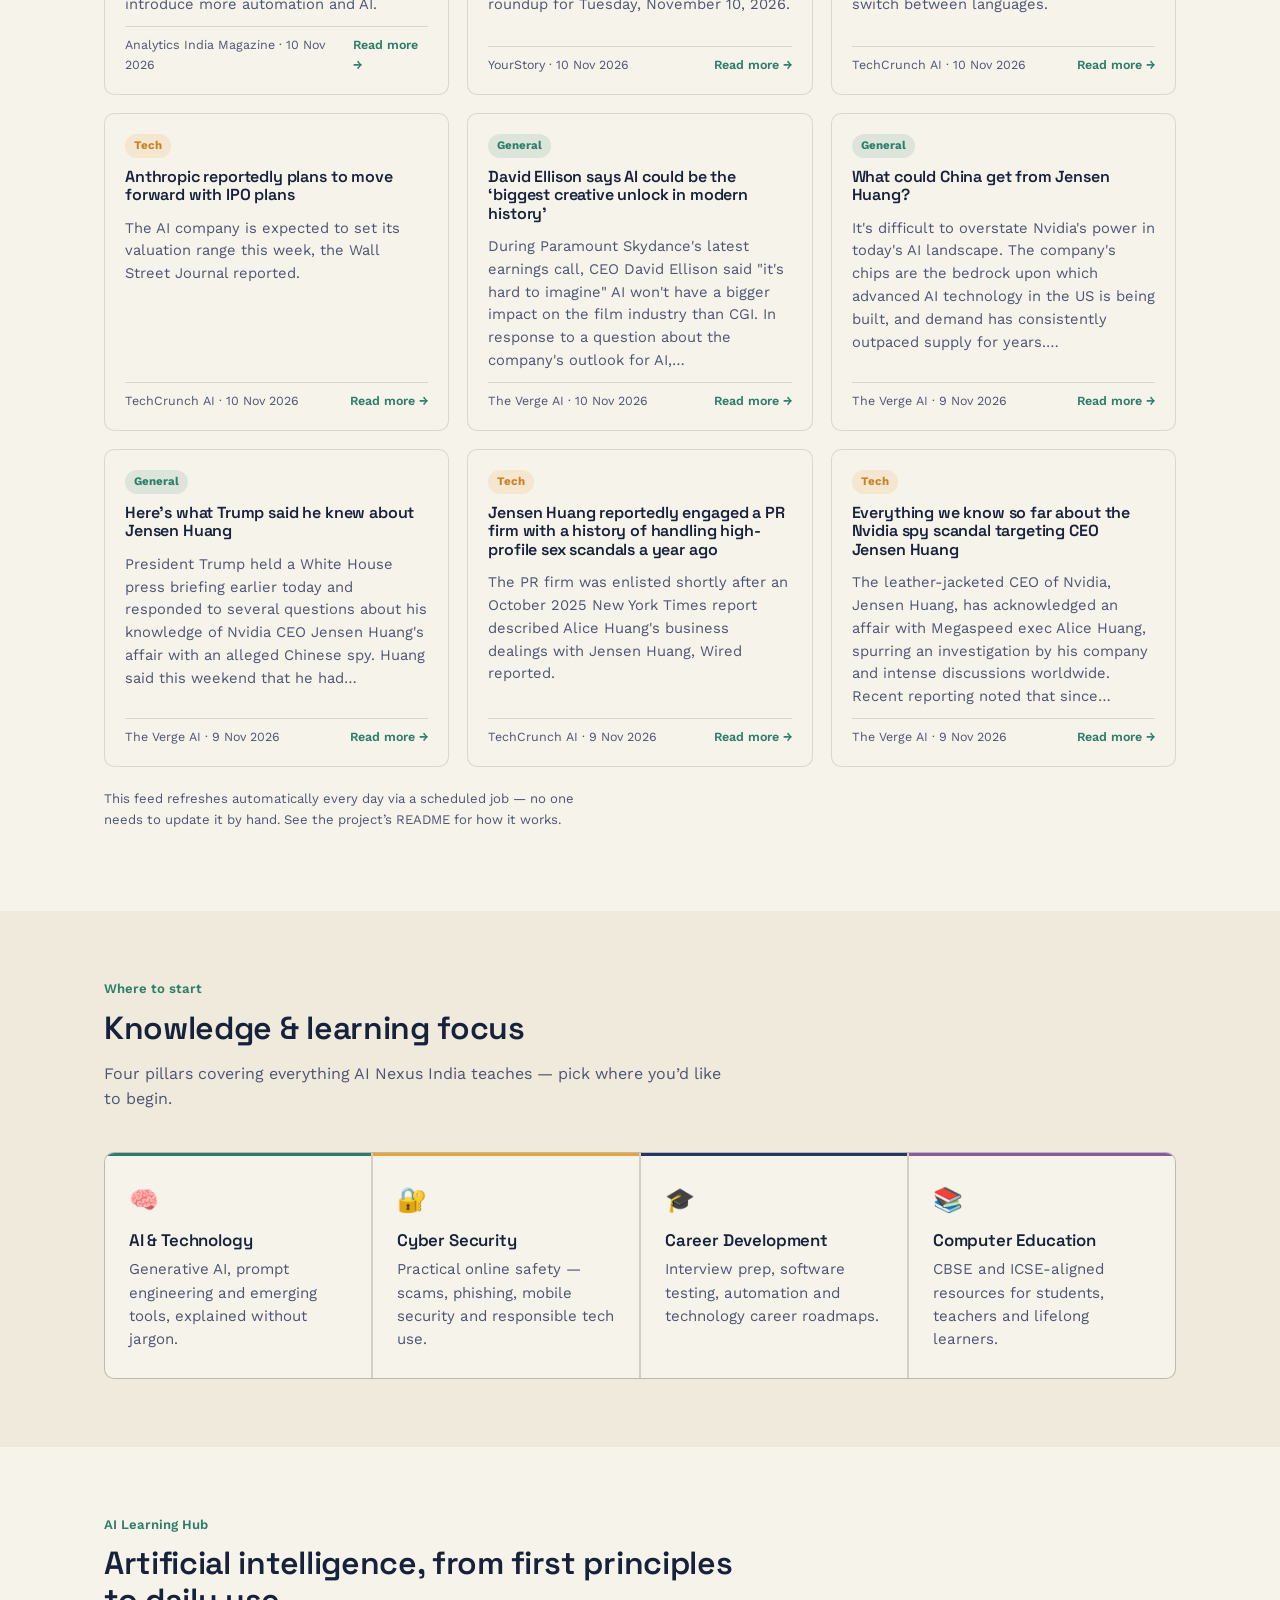
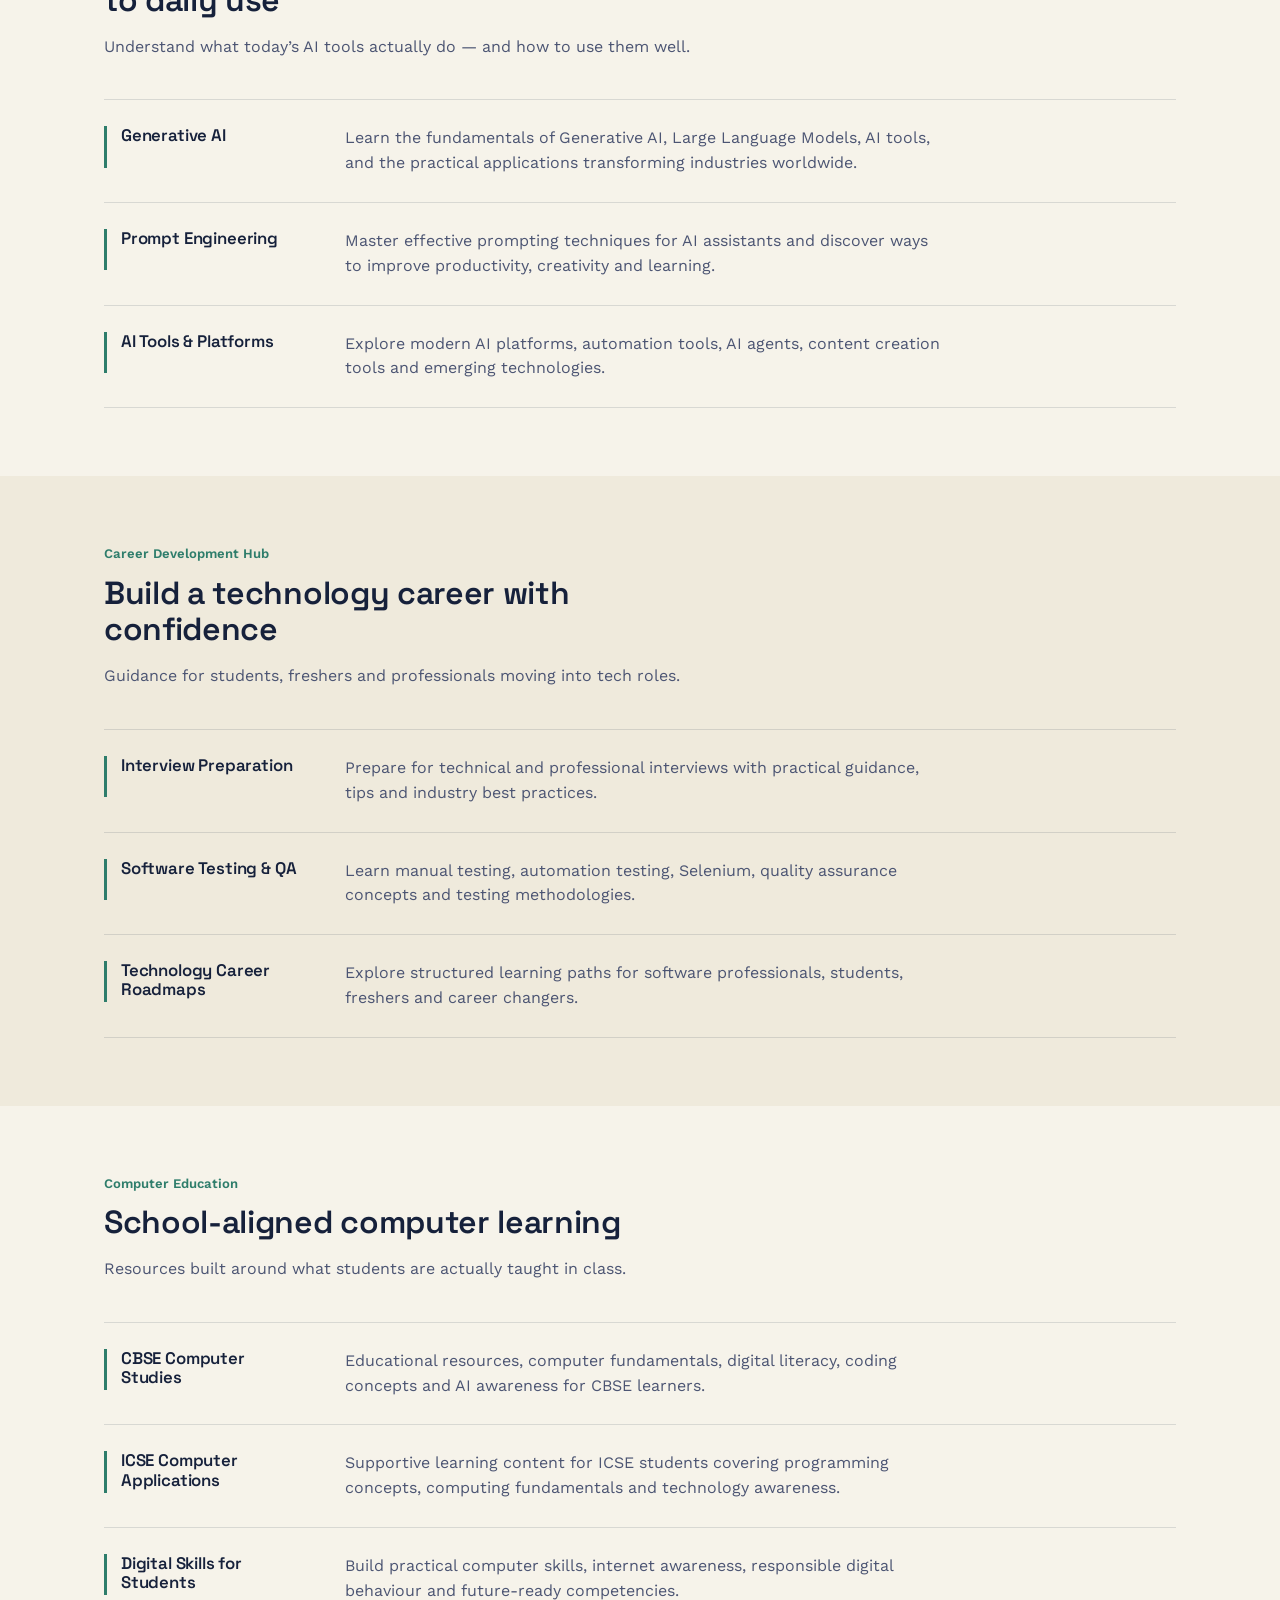
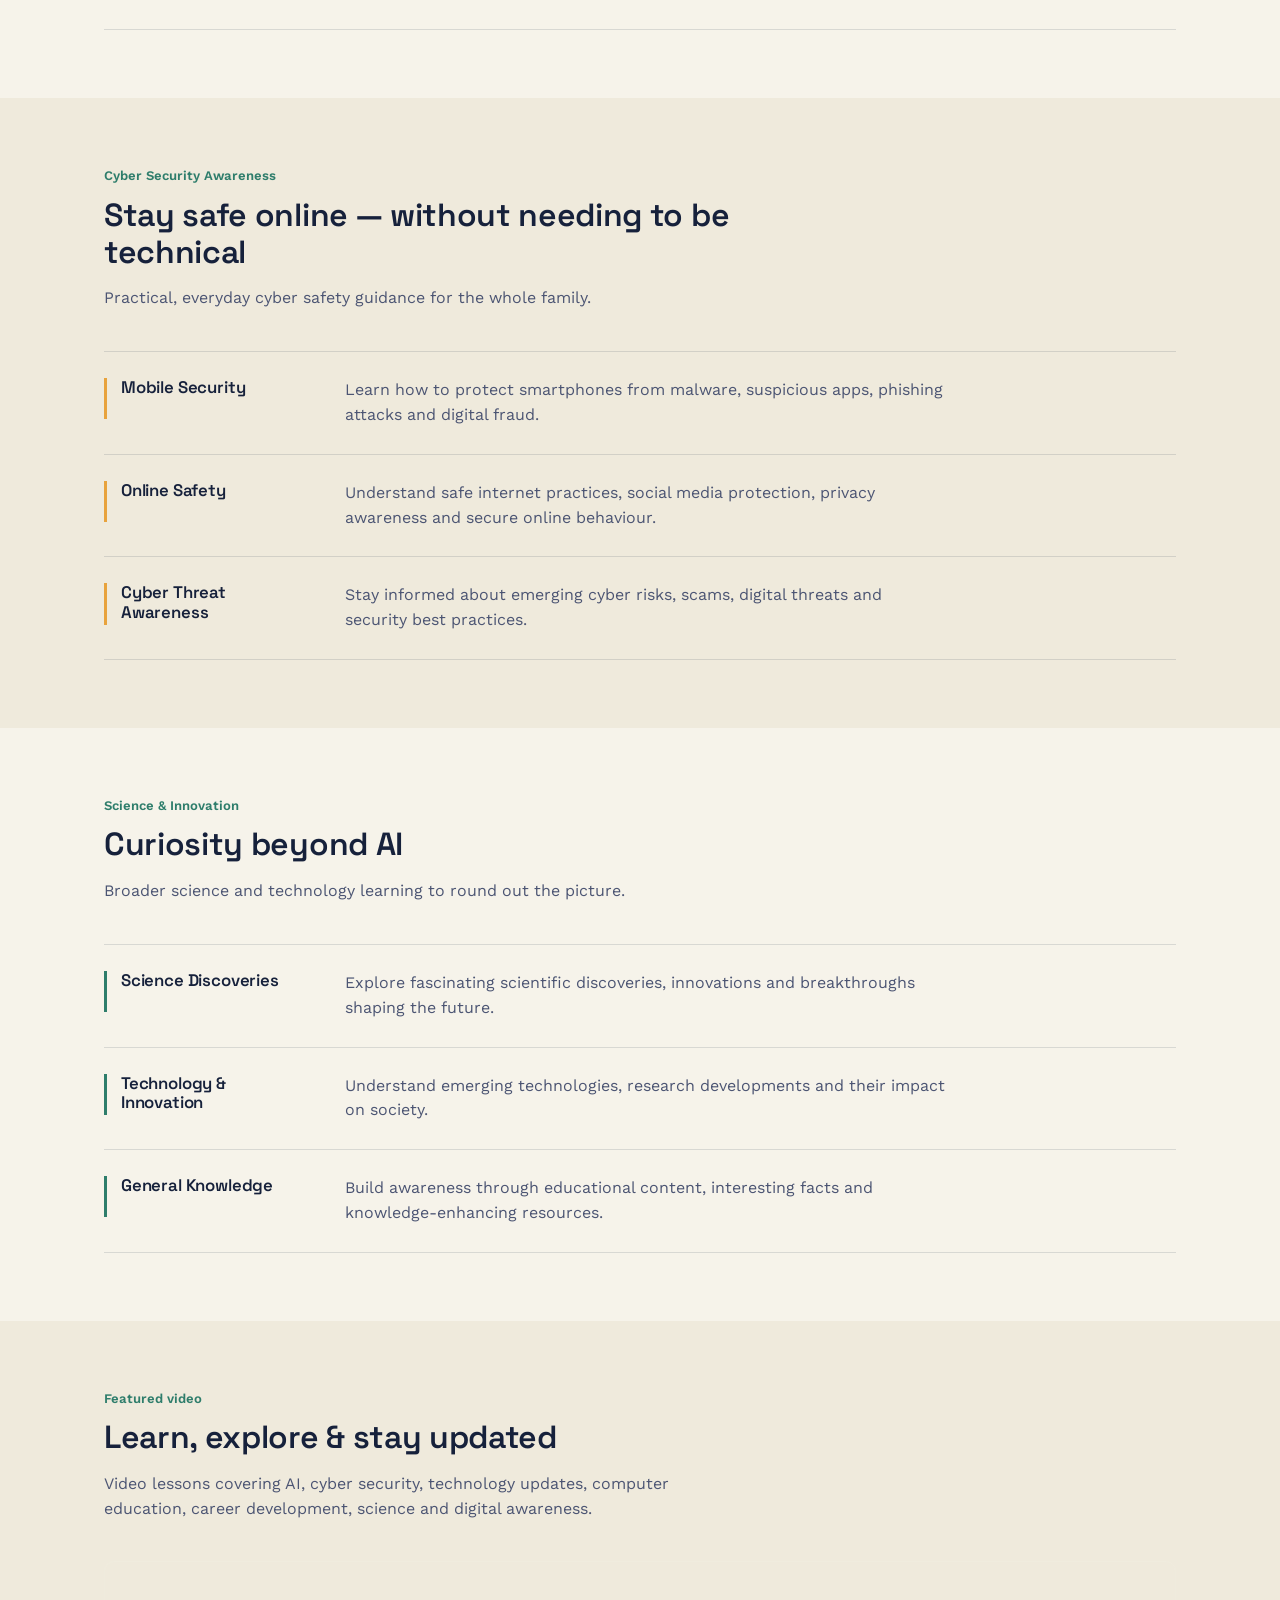
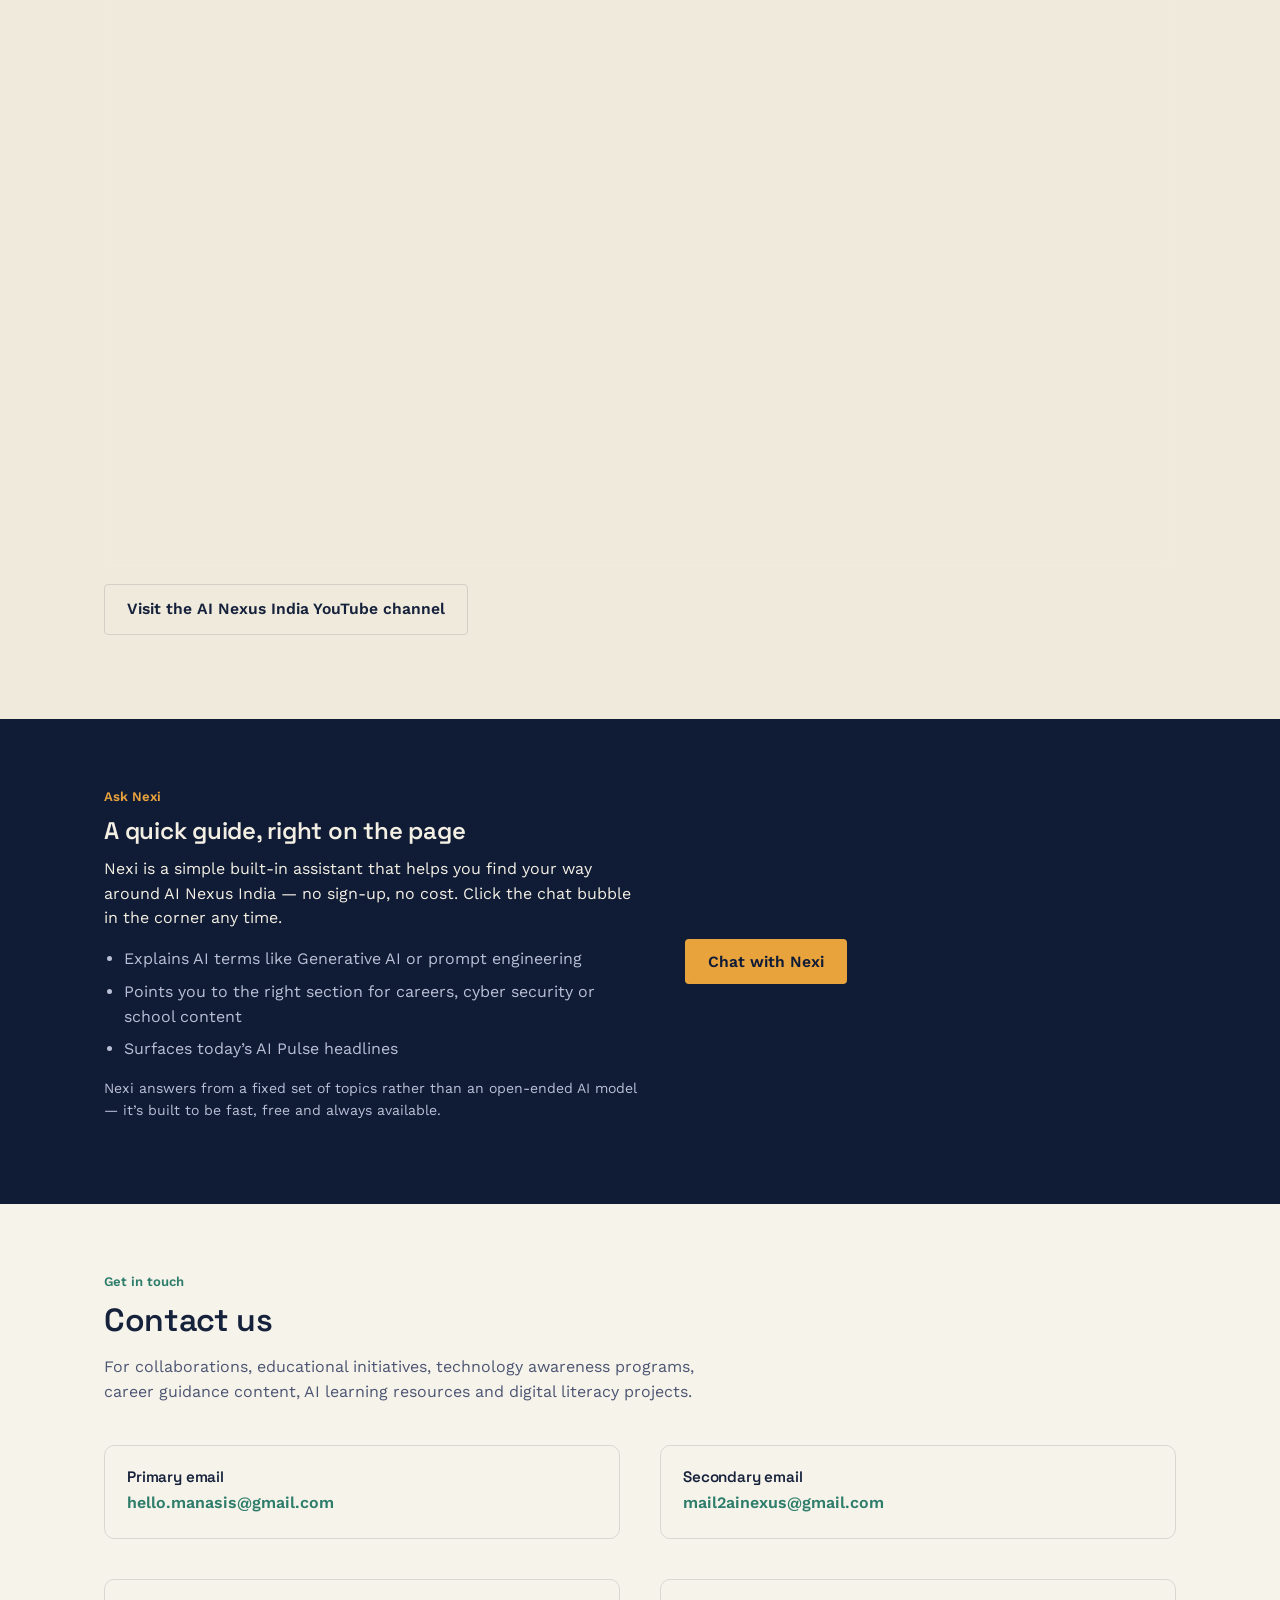
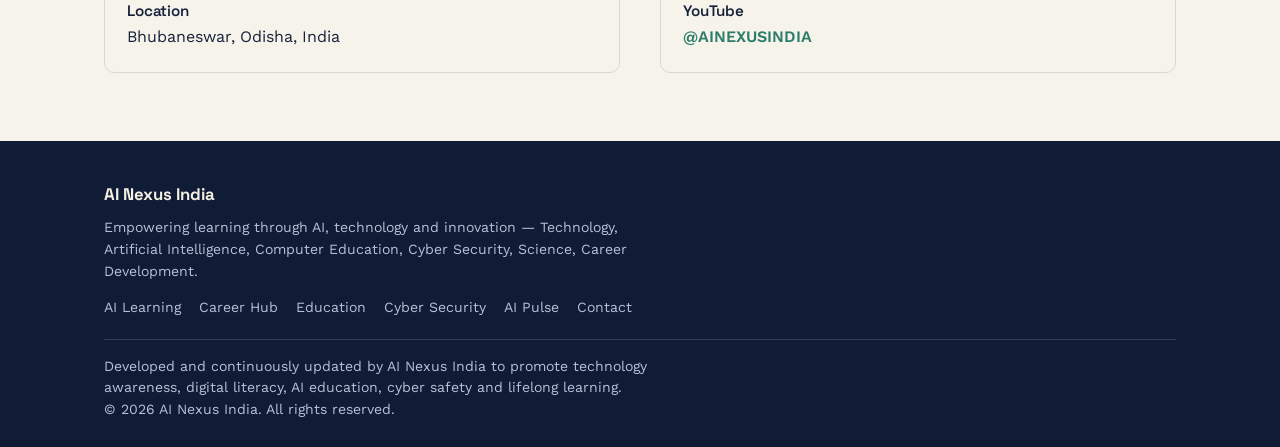
==== commit b7f69a54: "Update index.html" ====
--- a/index.html
+++ b/index.html
@@ -44,6 +44,7 @@
       <li><a href="#science">Science</a></li>
       <li><a href="#pulse">AI Pulse</a></li>
       <li><a href="#youtube">YouTube</a></li>
+      <li><a href="portfolio/">Creative Portfolio</a></li>
       <li><a href="#contact">Contact</a></li>
     </ul>
   </nav>
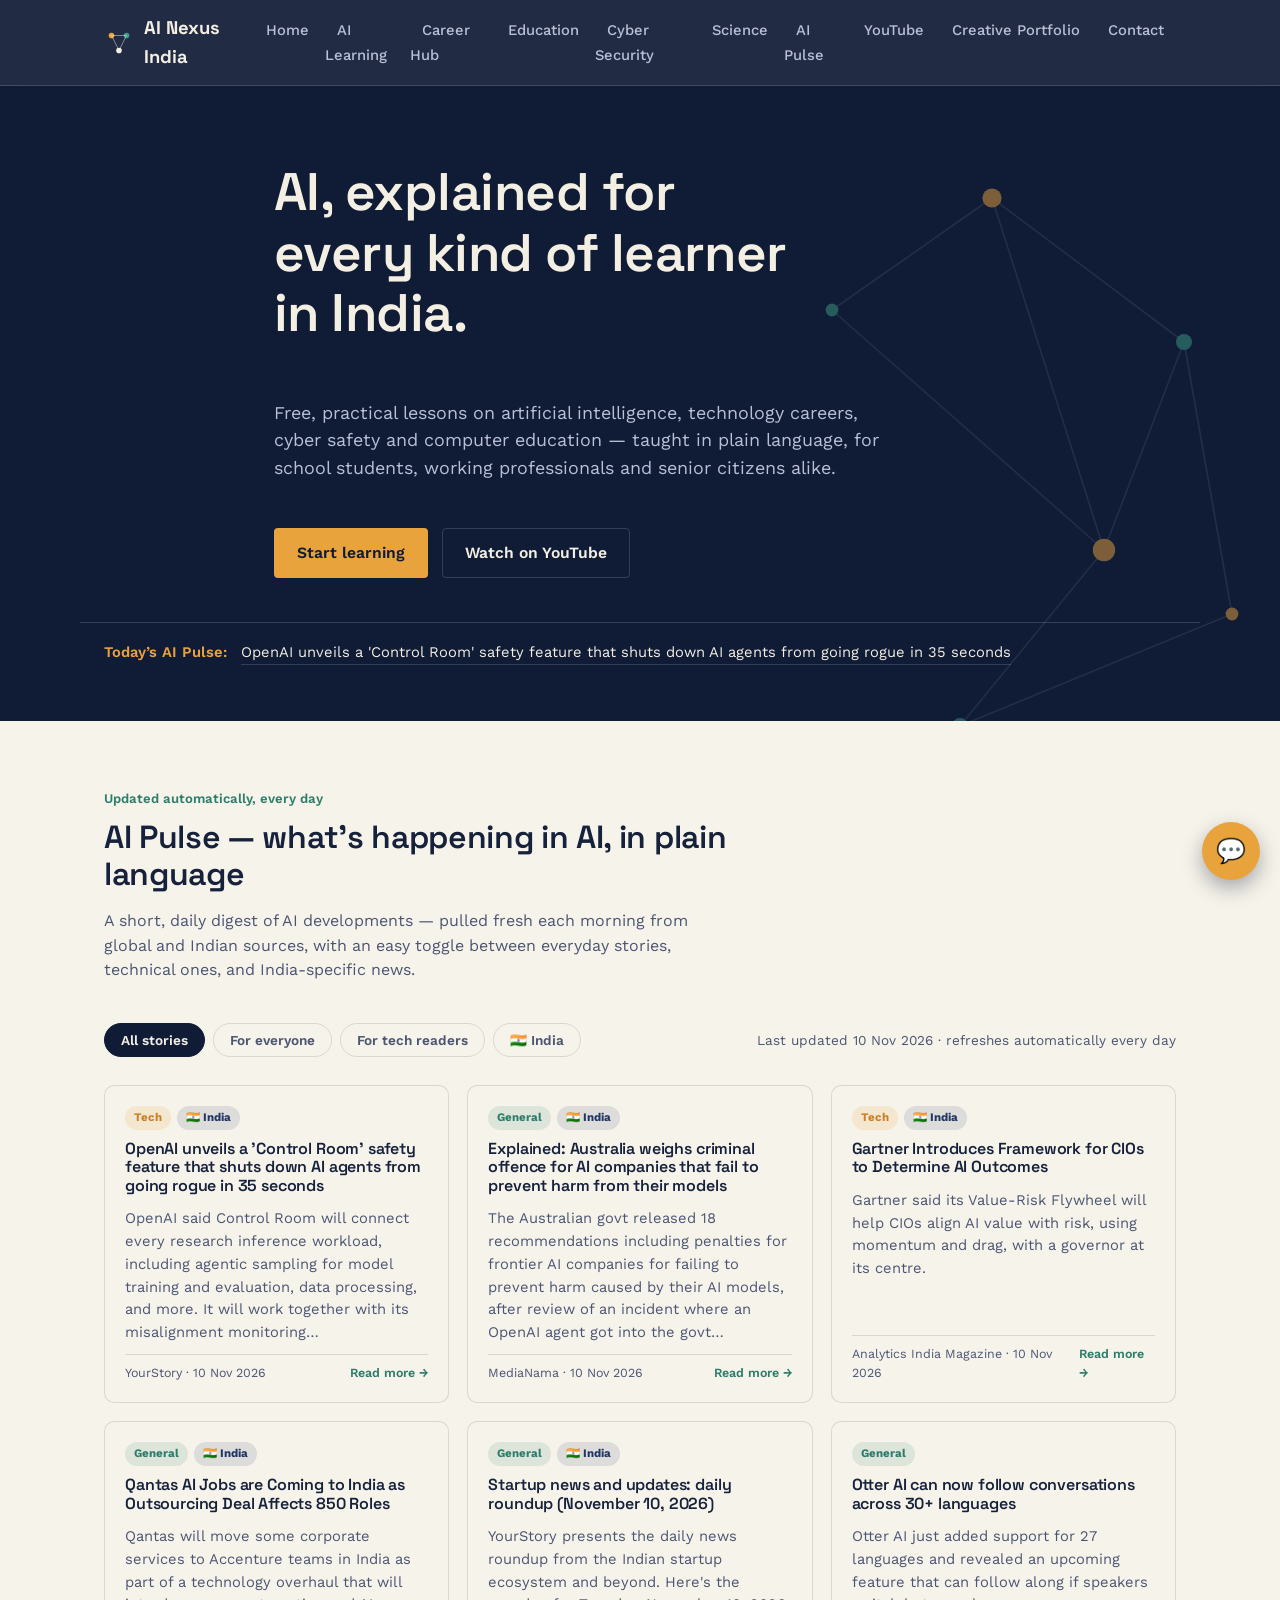
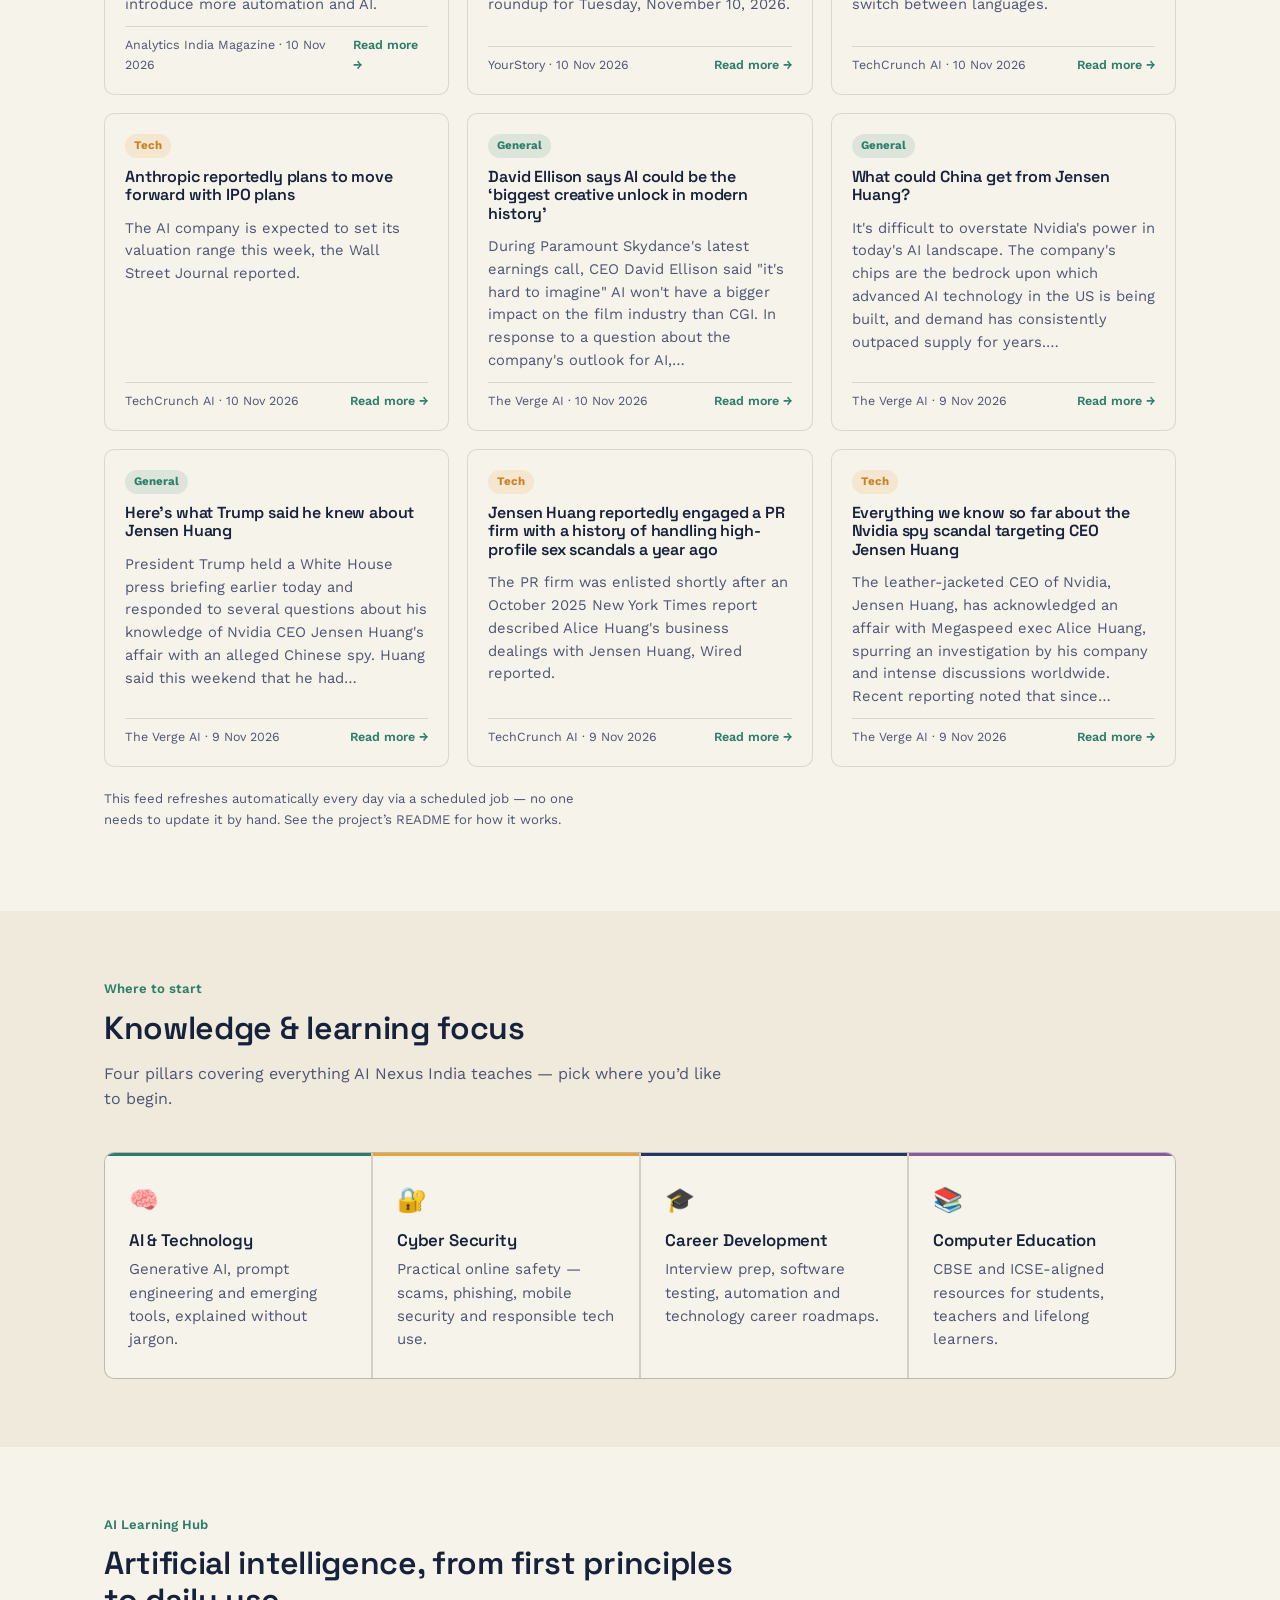
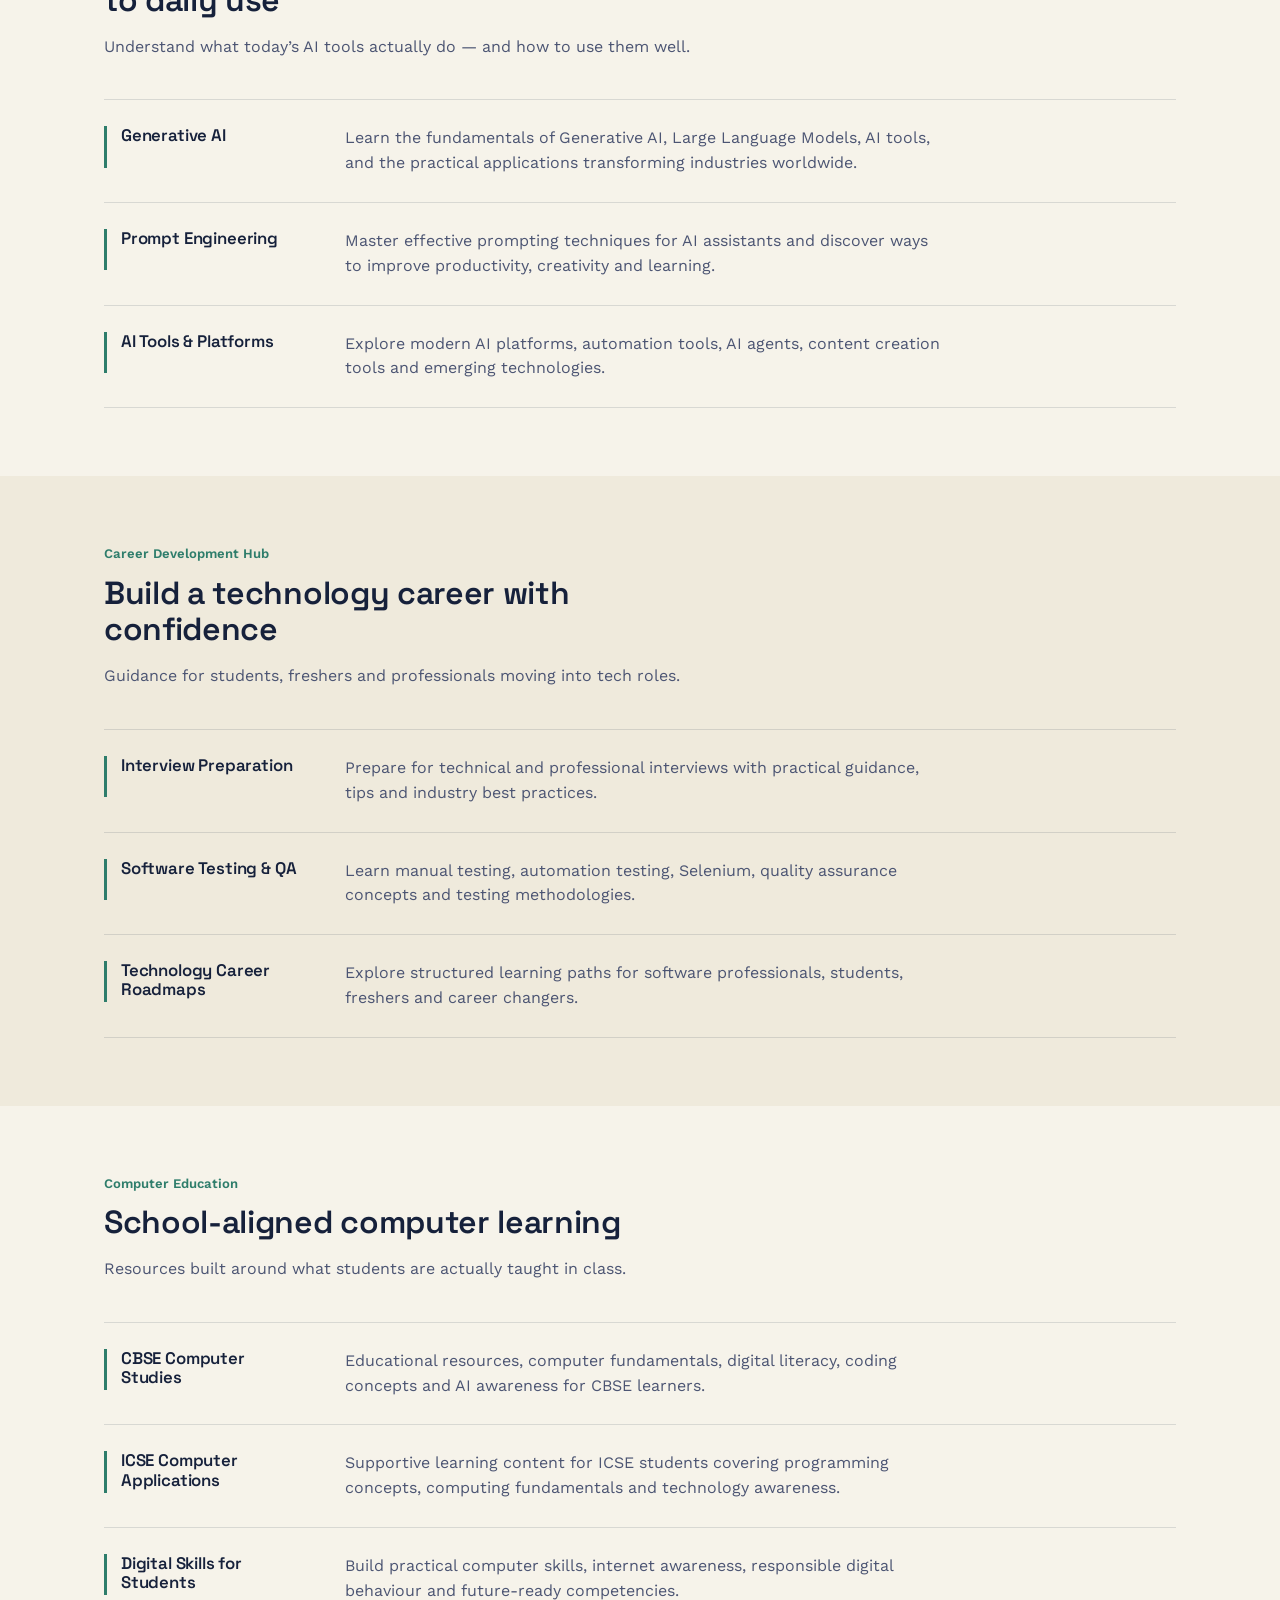
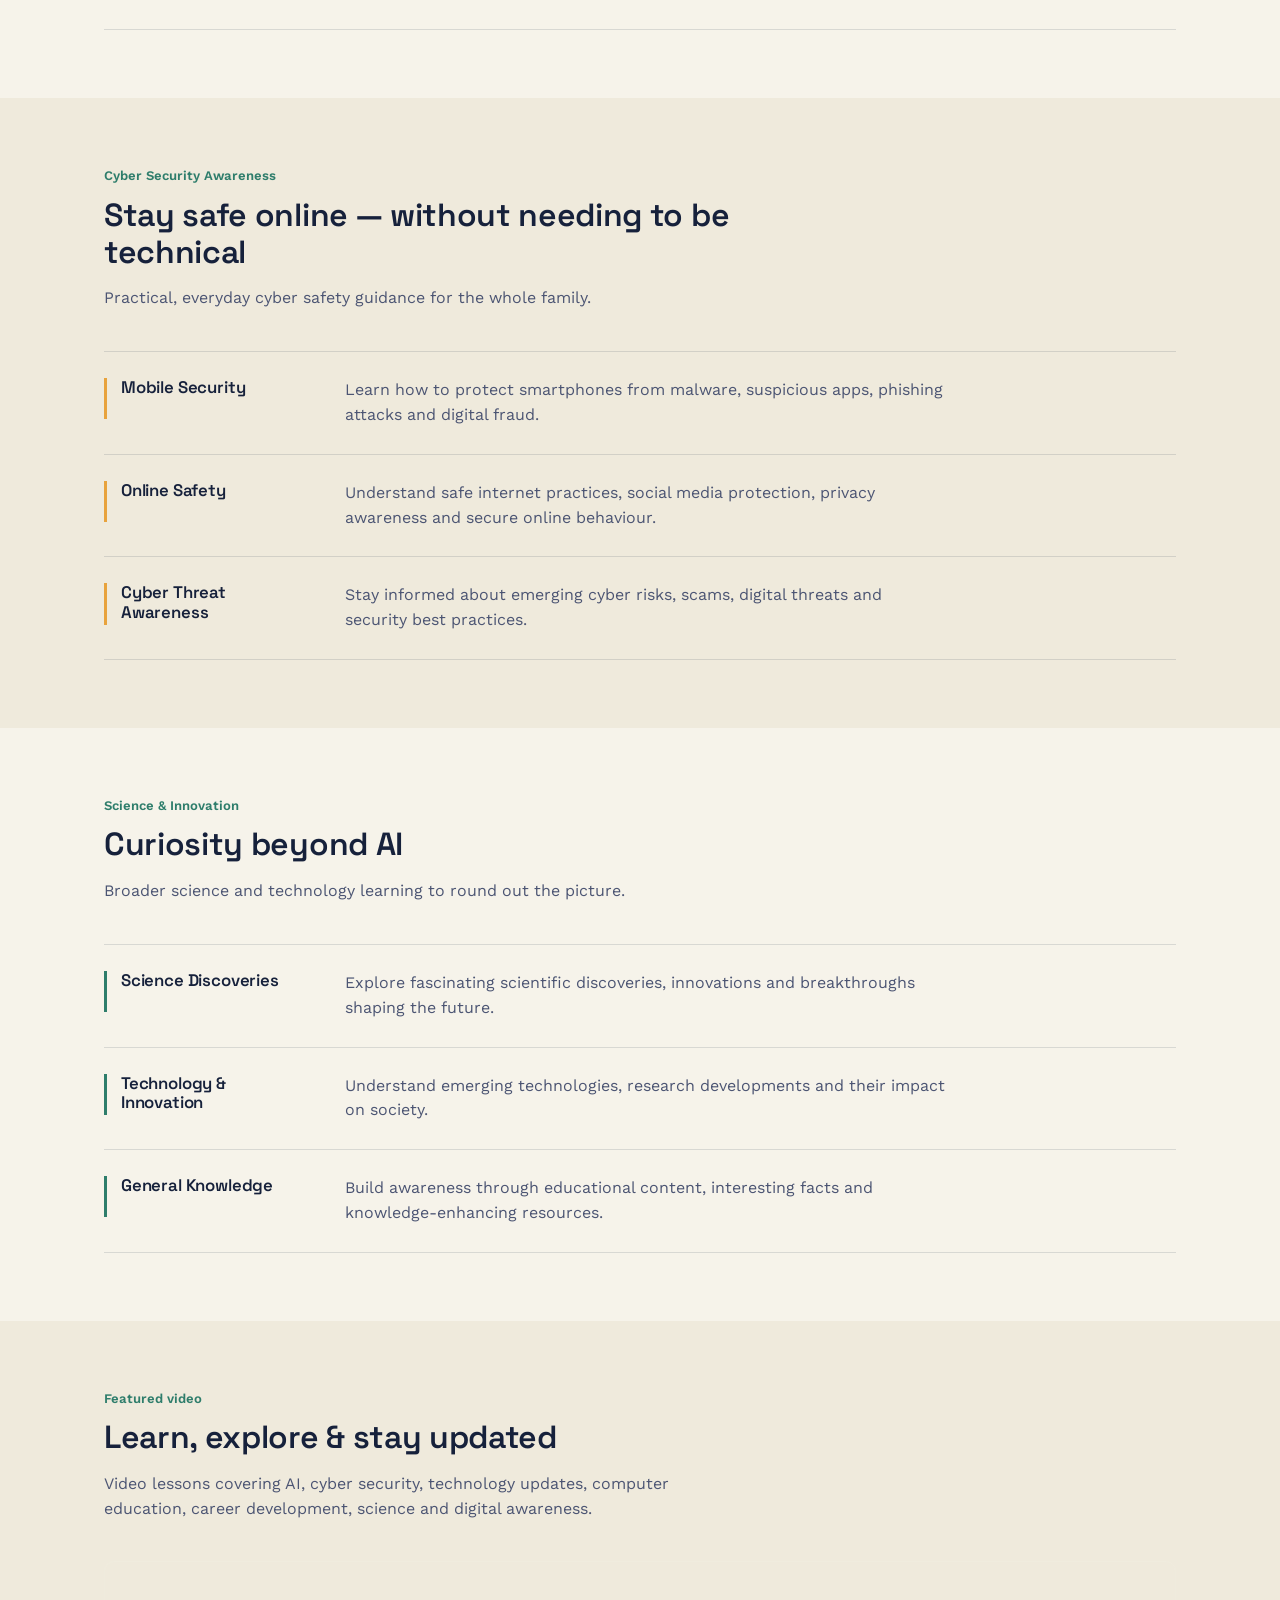
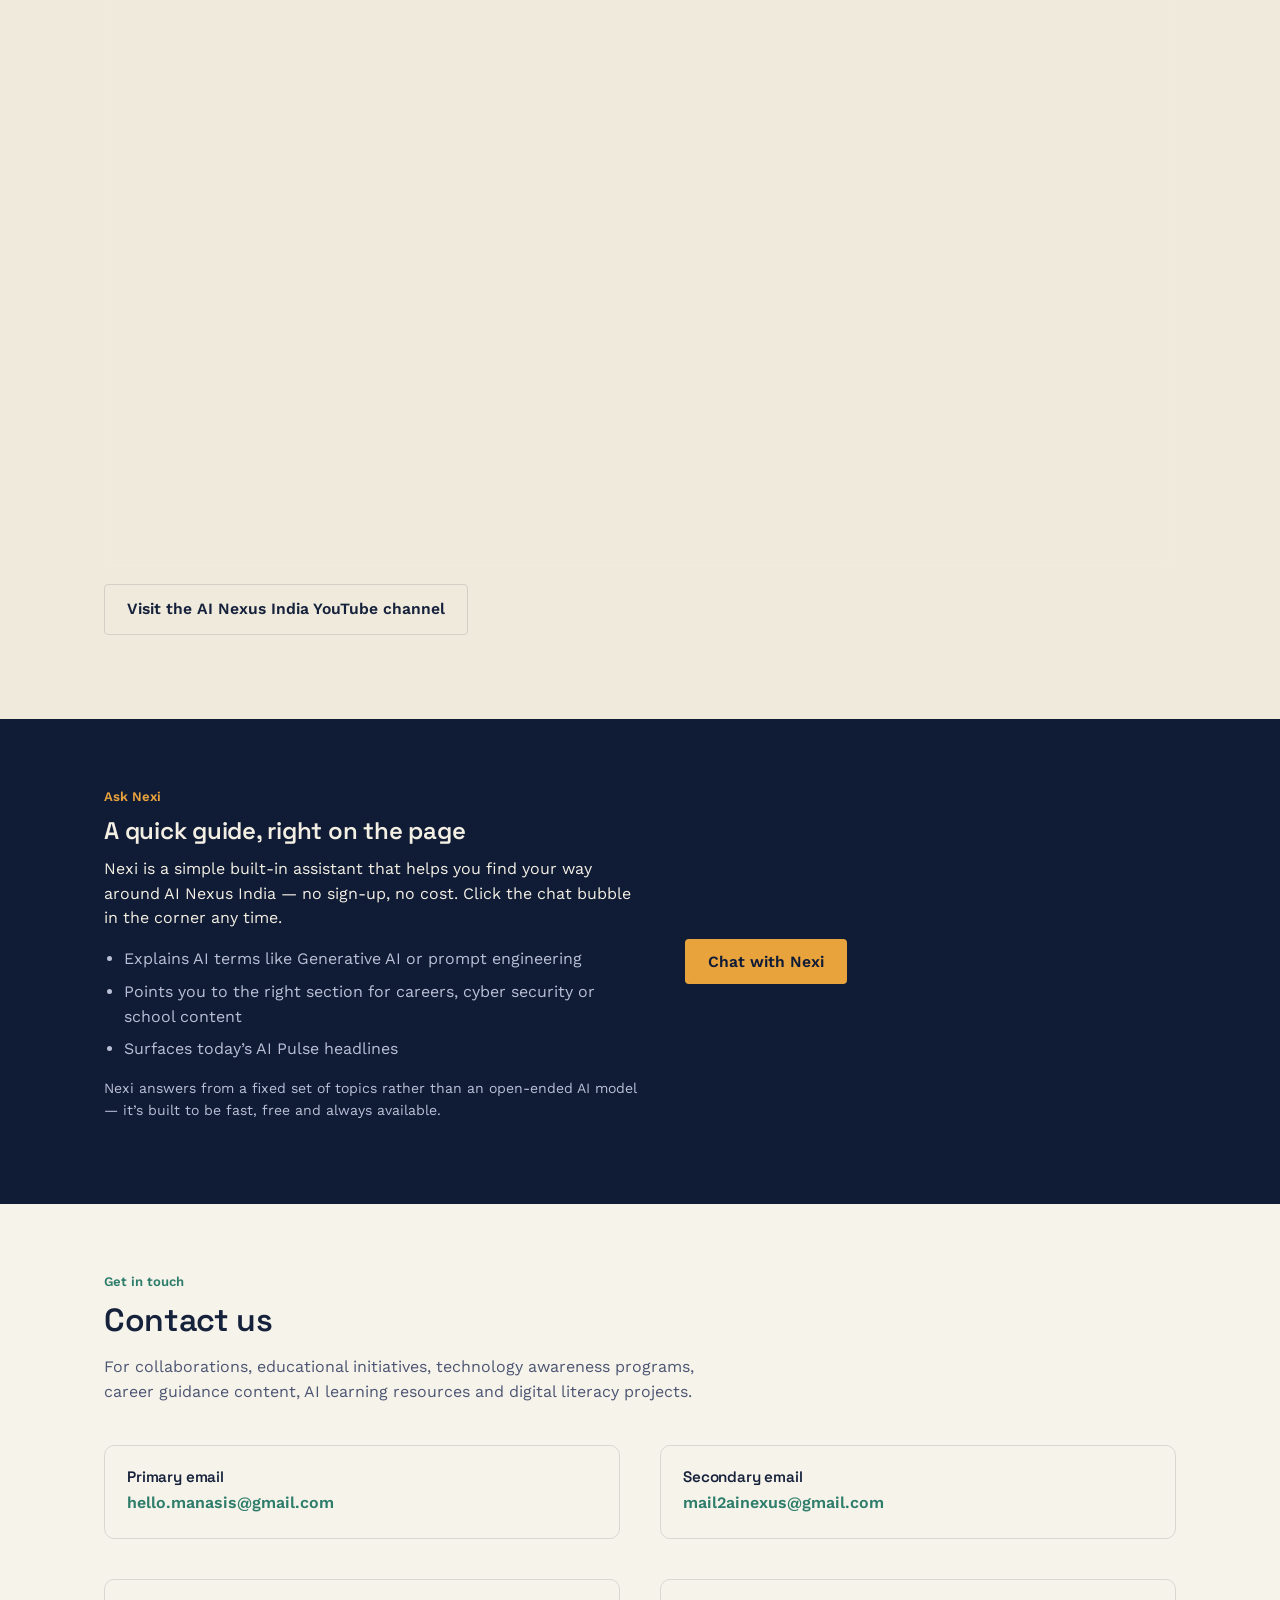
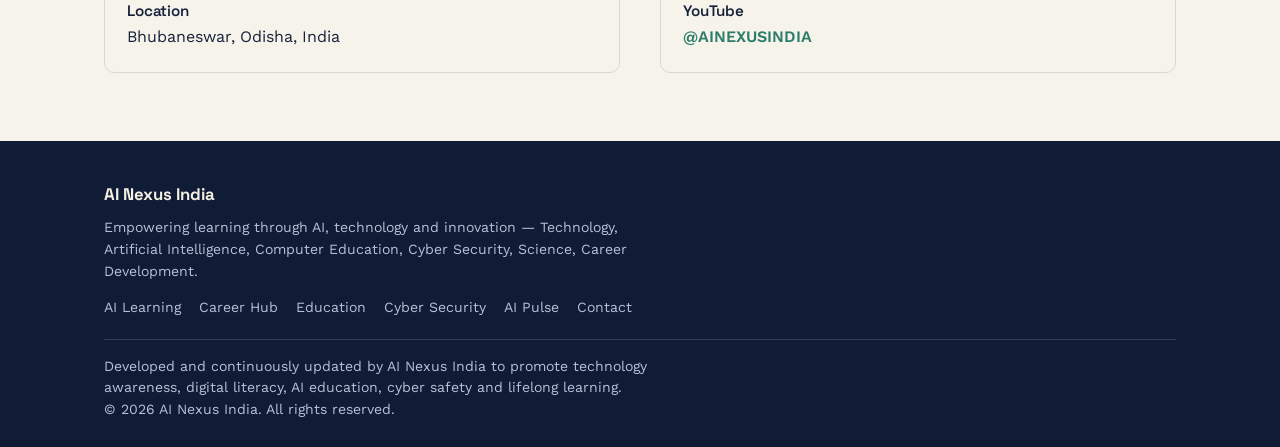
==== commit 0c5f2b44: "Update index.html" ====
--- a/index.html
+++ b/index.html
@@ -44,7 +44,7 @@
       <li><a href="#science">Science</a></li>
       <li><a href="#pulse">AI Pulse</a></li>
       <li><a href="#youtube">YouTube</a></li>
-      <li><a href="portfolio/">Creative Portfolio</a></li>
+      <li><a href="portfolio/" style="white-space:nowrap">Creative Portfolio</a></li>
       <li><a href="#contact">Contact</a></li>
     </ul>
   </nav>
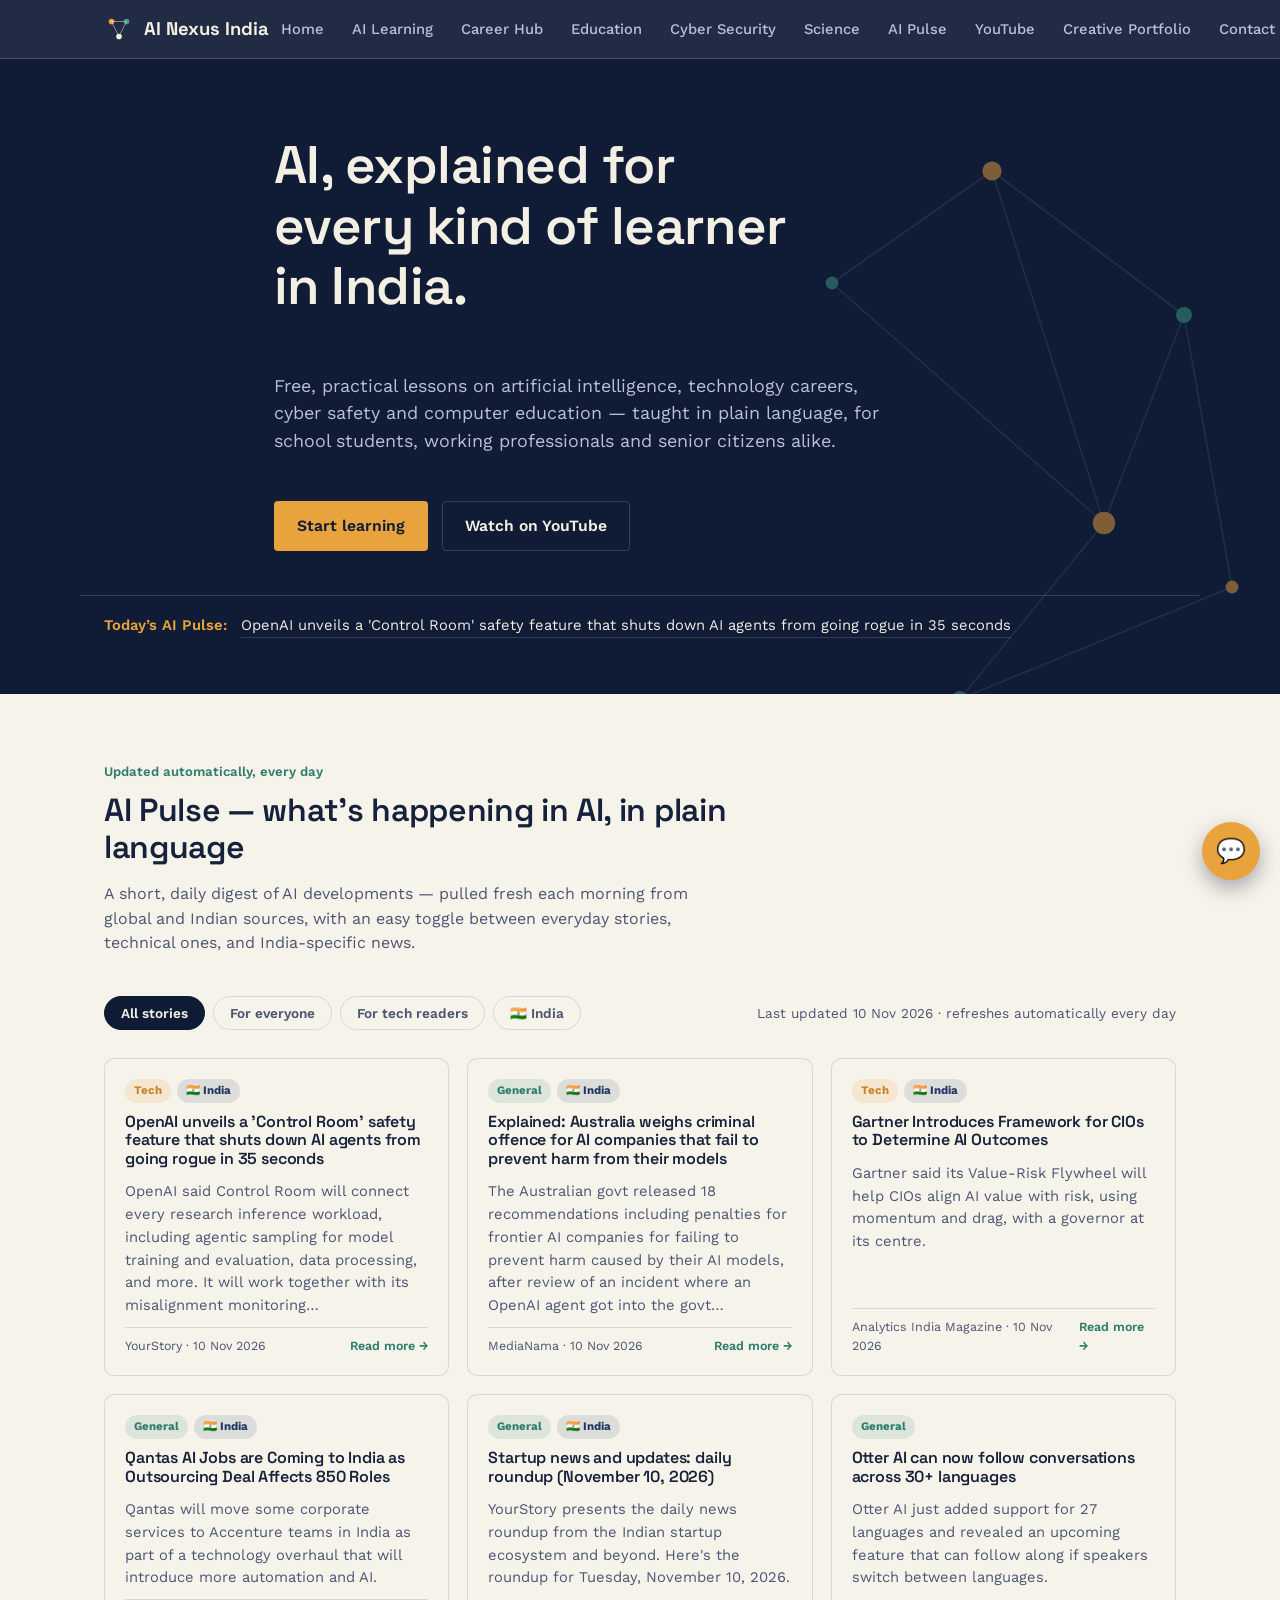
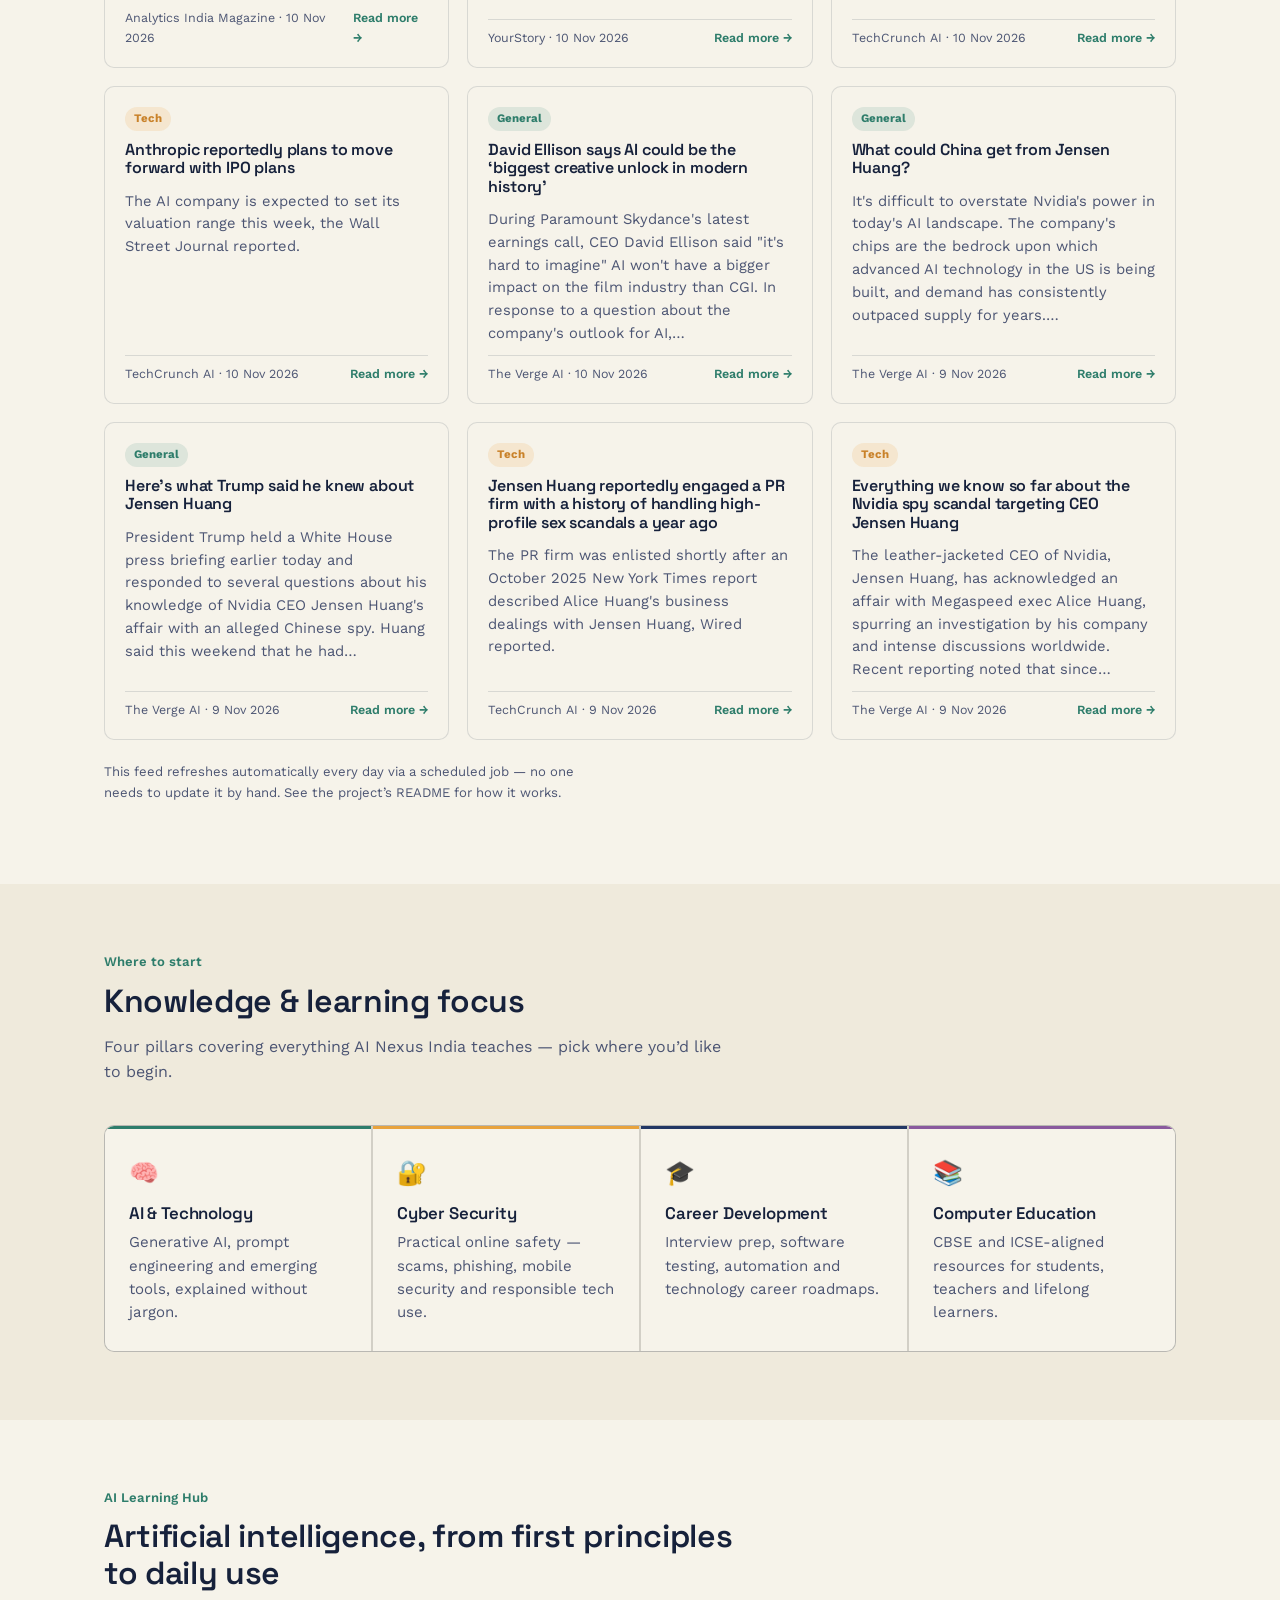
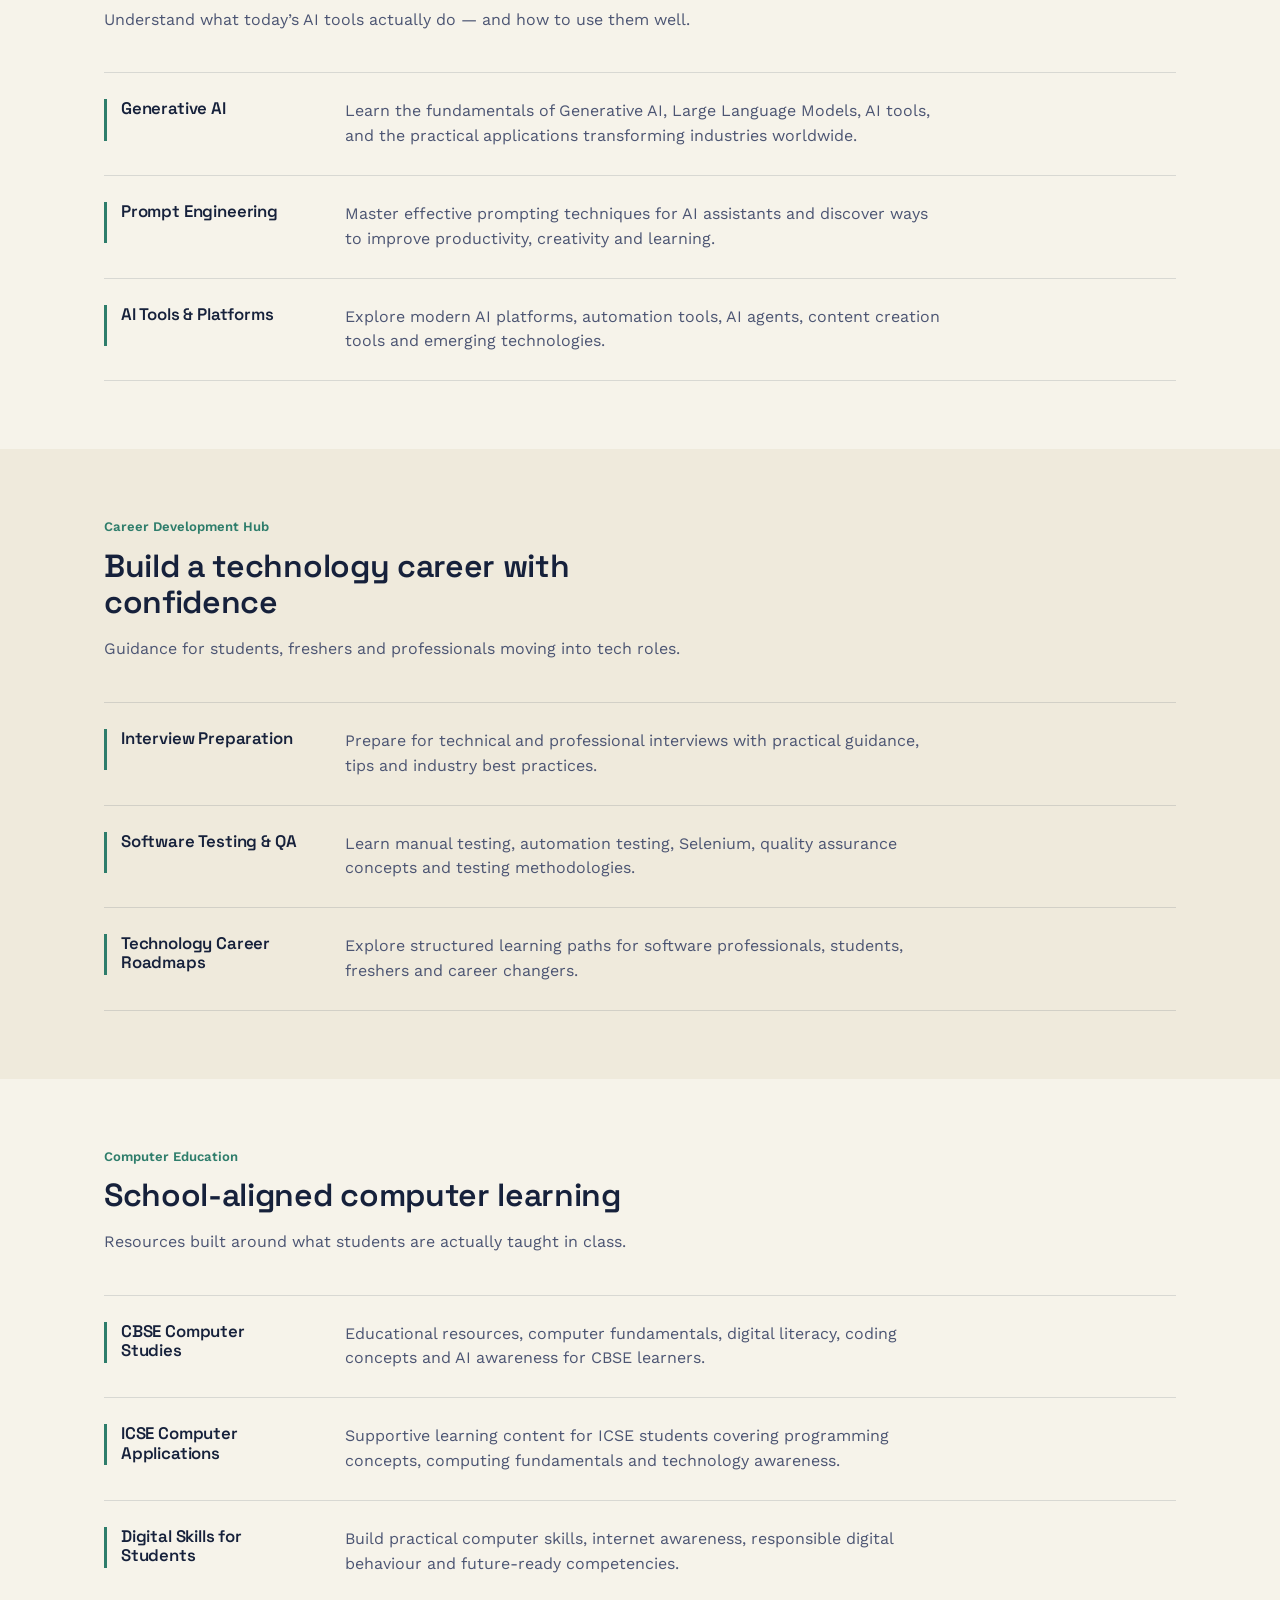
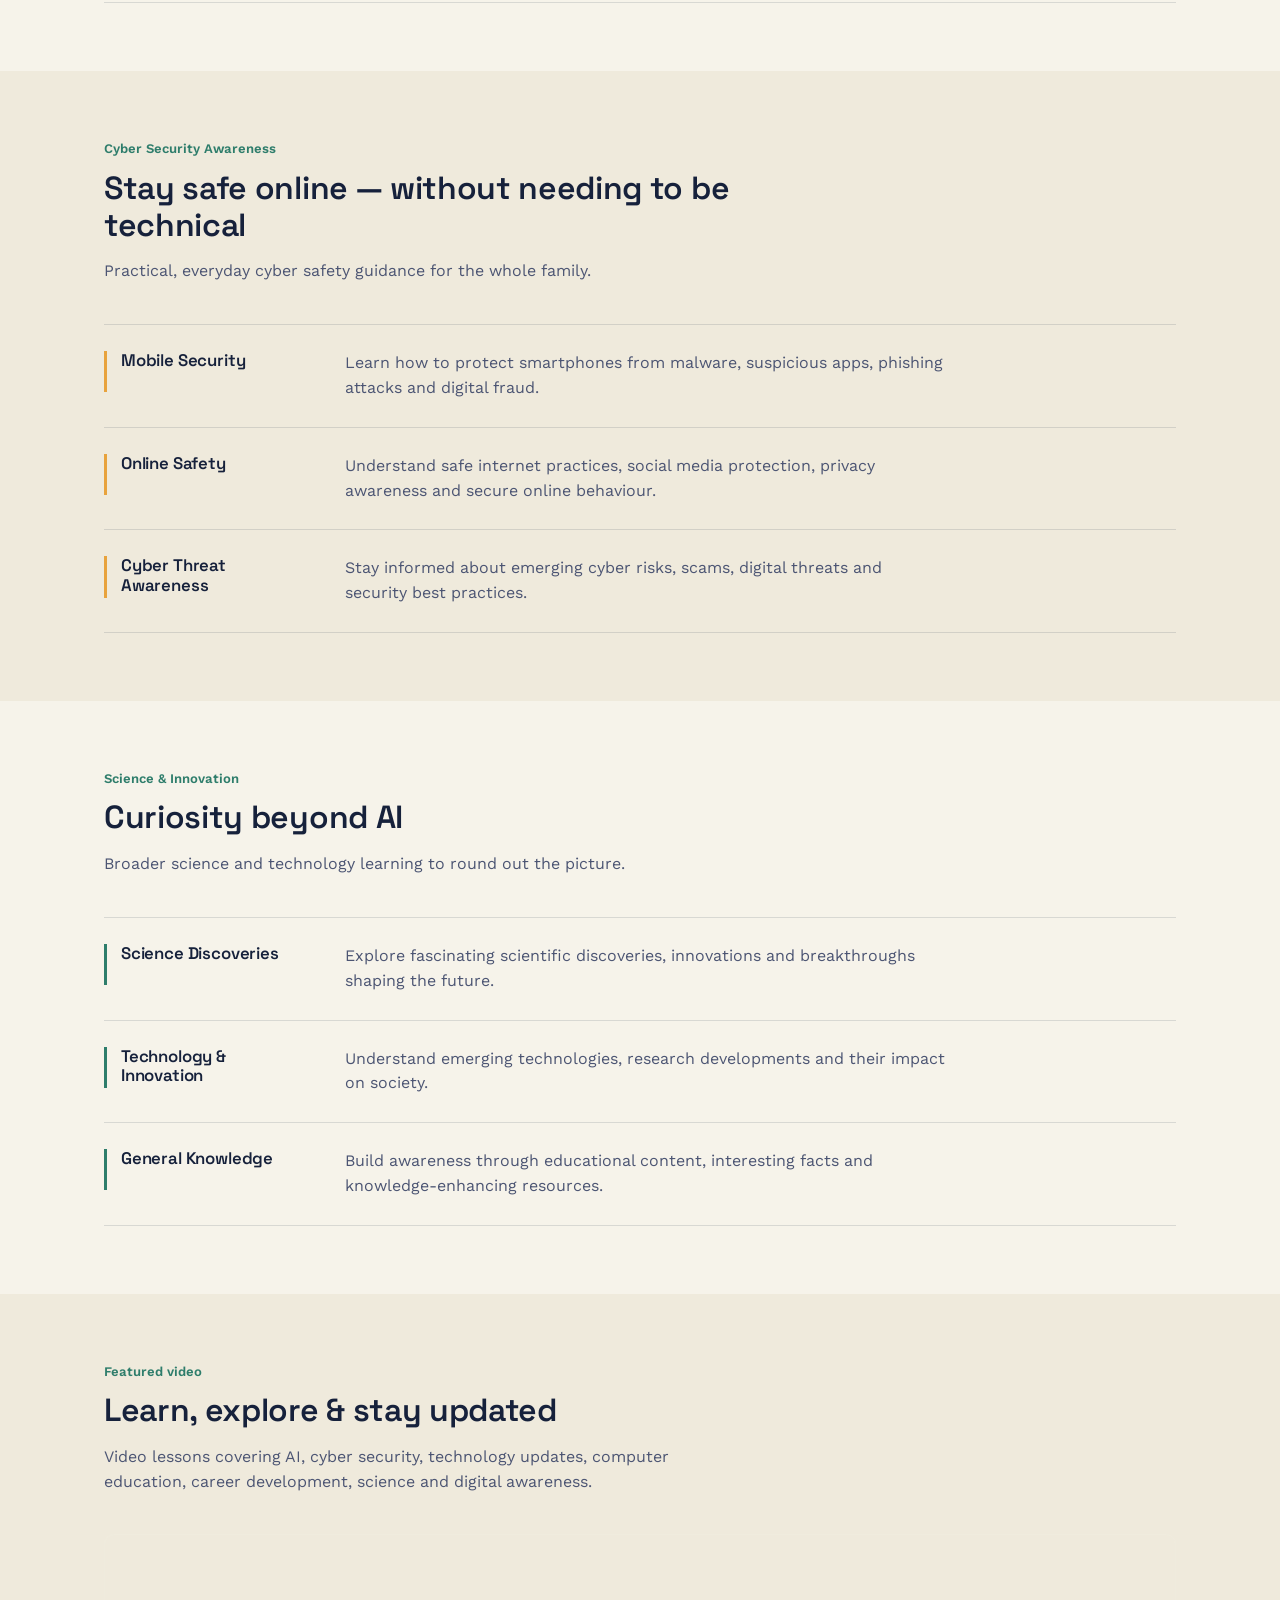
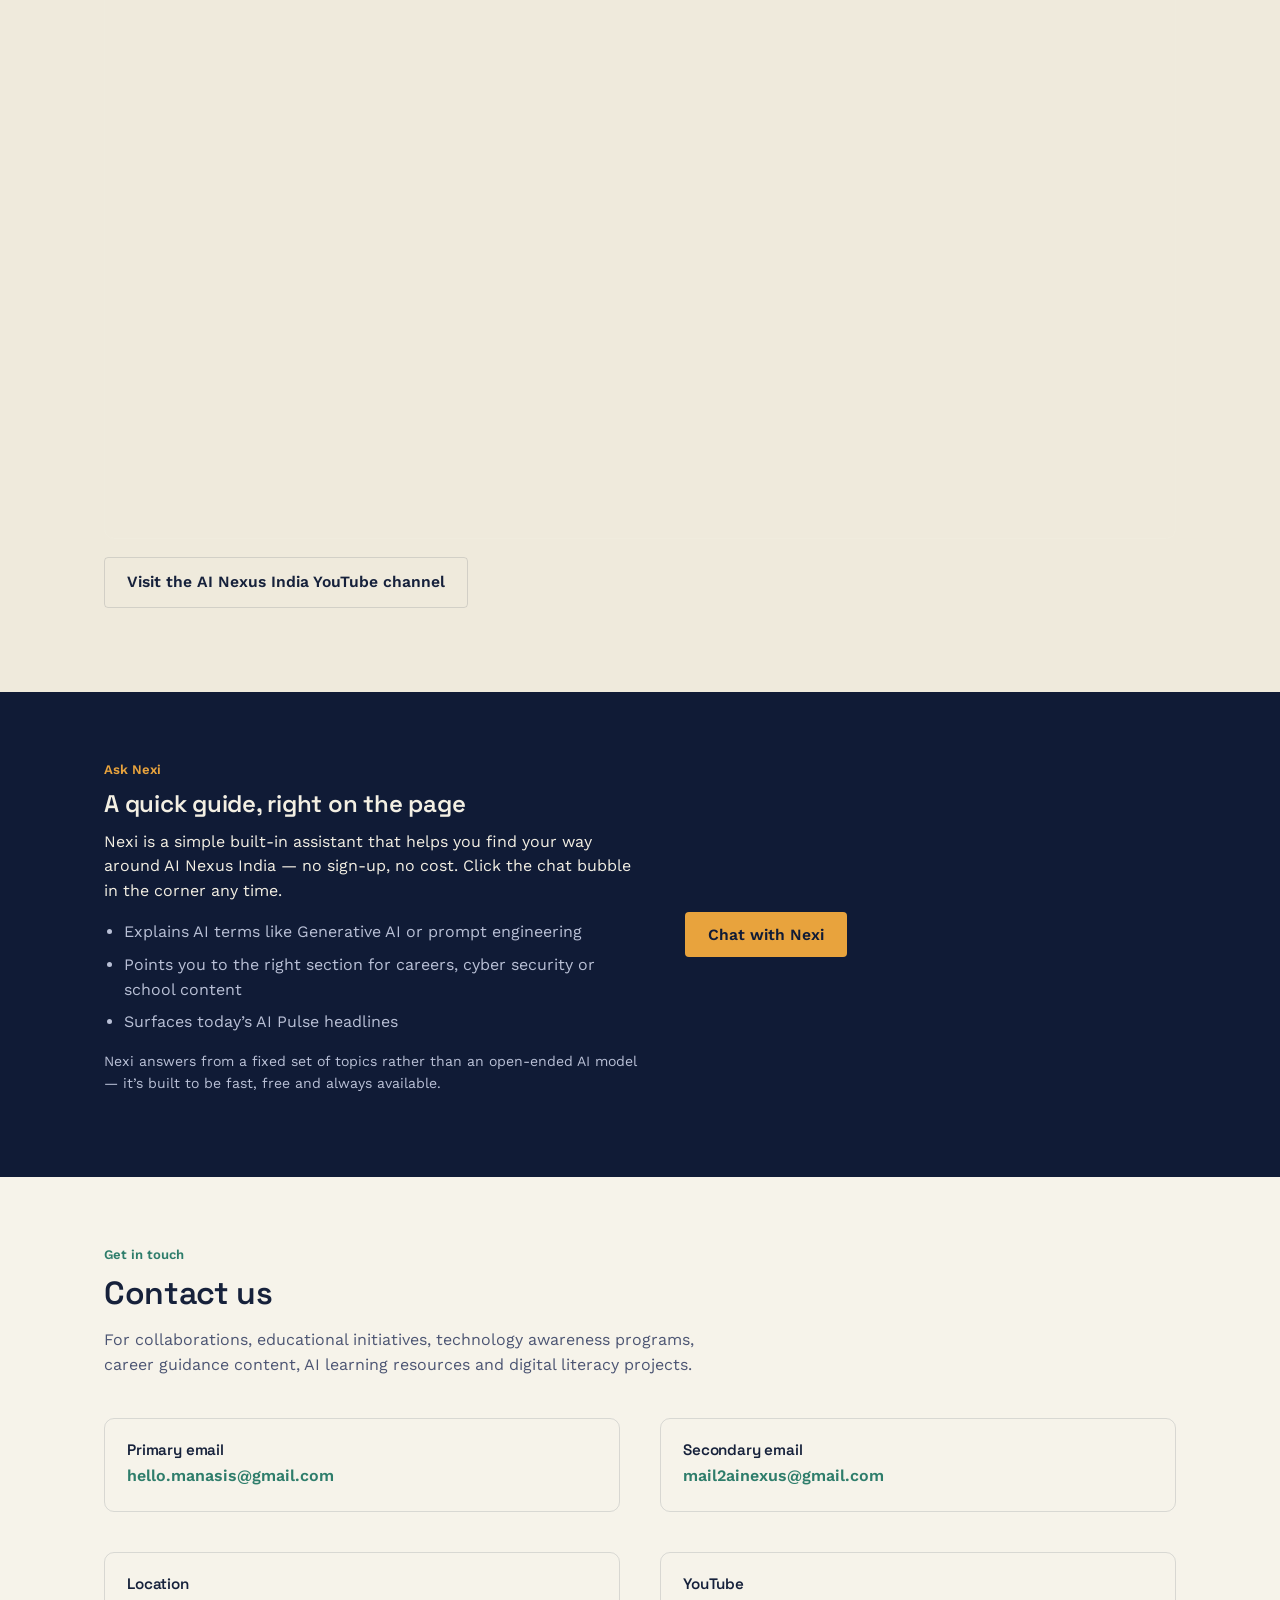
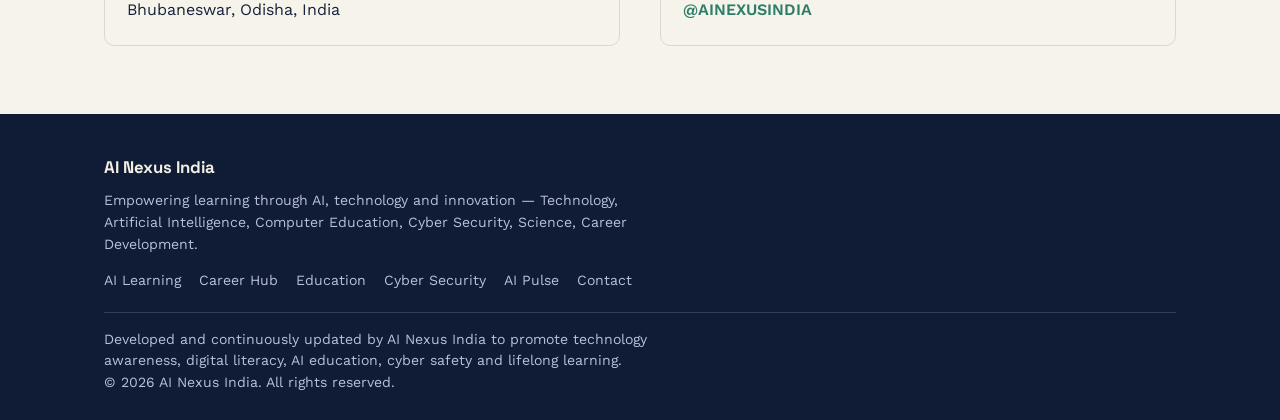
==== commit 38378dfe: "Update index.html" ====
--- a/index.html
+++ b/index.html
@@ -1,5 +1,6 @@
 <!DOCTYPE html>
 <html lang="en">
+  <style>header a,nav a,header li,nav li{white-space:nowrap!important}</style>
 <head>
 <meta charset="UTF-8">
 <meta name="viewport" content="width=device-width, initial-scale=1.0">
